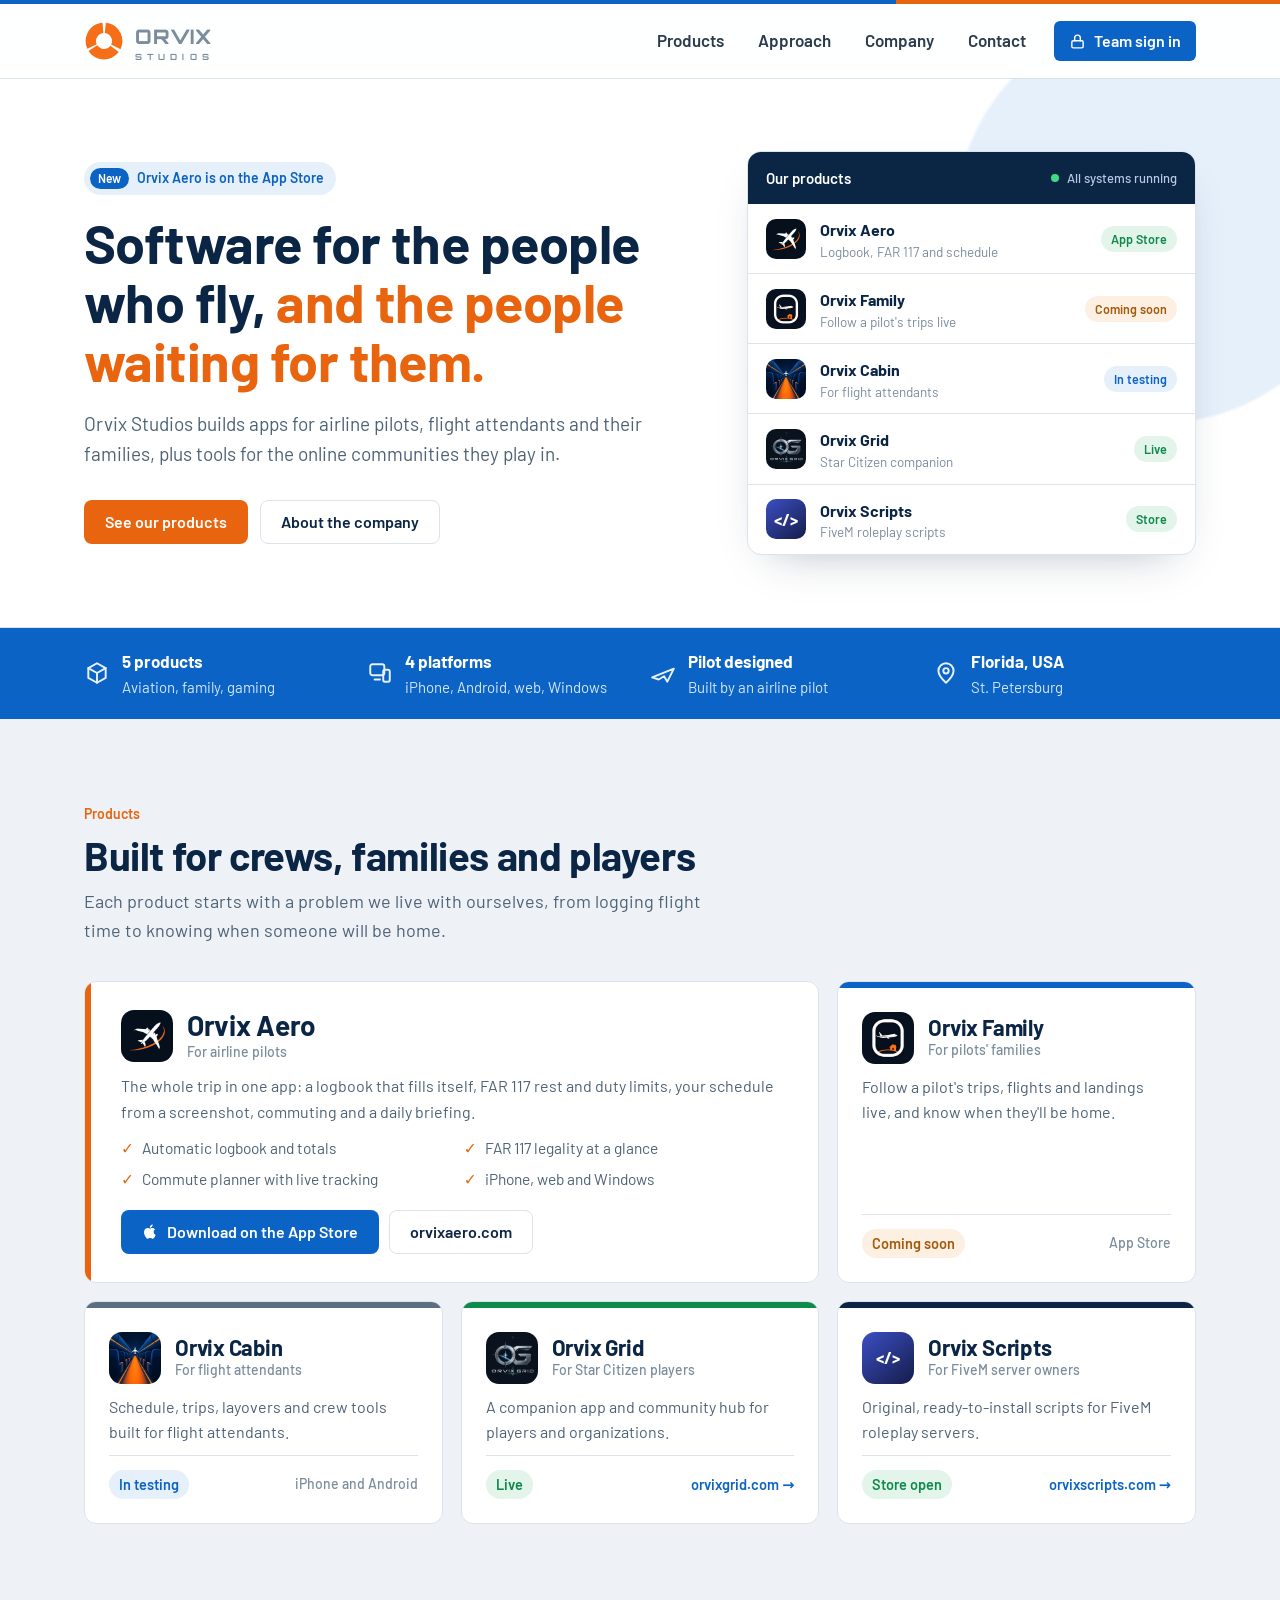
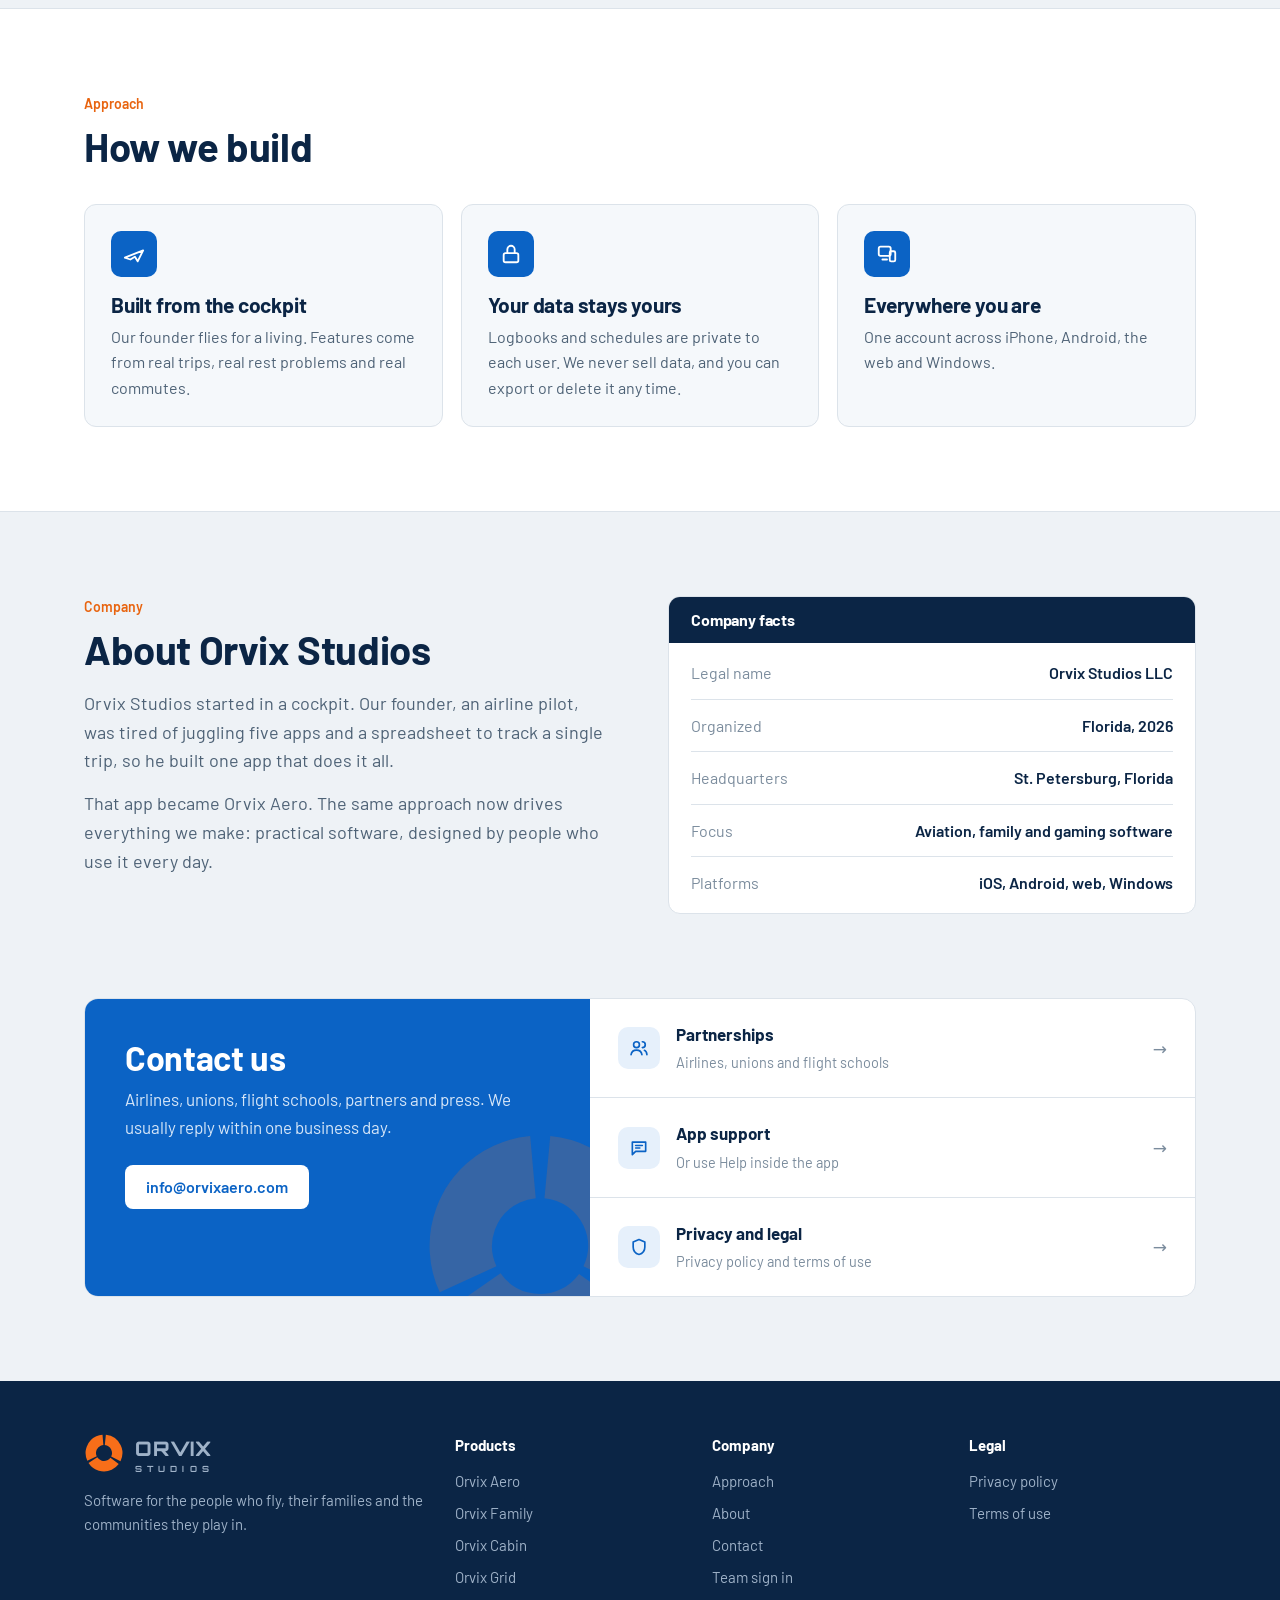
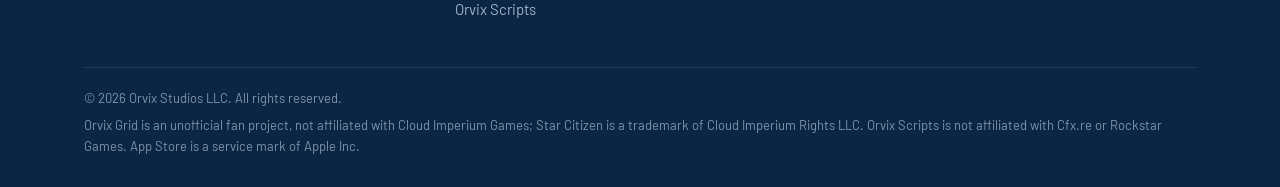
==== index.html @ e9ba404a "Light redesign in Central Hub colors: product board hero, blue strip, product cards, approach, facts" ====
<!doctype html>
<html lang="en">
<head>
<meta charset="utf-8">
<meta name="viewport" content="width=device-width, initial-scale=1">
<title>Orvix Studios</title>
<meta name="description" content="Orvix Studios LLC is a Florida software company. We build Orvix Aero, Orvix Family, Orvix Cabin, Orvix Grid and Orvix Scripts.">
<meta property="og:title" content="Orvix Studios">
<meta property="og:description" content="Software for the people who fly, their families and the communities they play in.">
<meta property="og:url" content="https://orvixstudios.net/">
<meta name="theme-color" content="#0B63C5">
<link rel="icon" href="favicon.svg" type="image/svg+xml">
<link rel="preconnect" href="https://fonts.googleapis.com">
<link rel="preconnect" href="https://fonts.gstatic.com" crossorigin>
<link href="https://fonts.googleapis.com/css2?family=Barlow:wght@400;500;600;700&family=Orbitron:wght@700;800&display=swap" rel="stylesheet">
<script type="application/ld+json">
{"@context":"https://schema.org","@type":"Organization","name":"Orvix Studios LLC","url":"https://orvixstudios.net/","logo":"https://orvixstudios.net/img/mark.svg","email":"info@orvixaero.com","address":{"@type":"PostalAddress","addressLocality":"St. Petersburg","addressRegion":"FL","addressCountry":"US"}}
</script>
<style>
:root{
  --page:#EEF2F6; --white:#fff; --soft:#F5F8FB;
  --blue:#0B63C5; --blue-2:#0A4F9E; --blue-l:#E6F0FB; --deep:#0B2545;
  --orange:#E8640F; --orange-d:#C9540A;
  --ink:#13202E; --ink-2:#4E6276; --ink-3:#7B8C9D; --line:#DCE3EA;
  --green:#0E8A4A; --slate:#5D6F82;
}
*{box-sizing:border-box;margin:0;padding:0}
html{-webkit-text-size-adjust:100%;scroll-behavior:smooth}
body{background:var(--page);color:var(--ink);font:400 17px/1.6 Barlow,system-ui,sans-serif}
a{color:inherit}
img{display:block;max-width:100%;height:auto}
a:focus-visible,button:focus-visible{outline:2px solid var(--blue);outline-offset:3px;border-radius:6px}
.wrap{max-width:1160px;margin:0 auto;padding-inline:24px}
h1,h2,h3{font-weight:700;line-height:1.1;letter-spacing:-.01em;color:var(--deep)}

/* logo */
.logo{display:inline-flex;align-items:center;gap:11px;text-decoration:none;color:var(--deep)}
.logo img{width:40px;height:40px}
.logo .wm{display:flex;flex-direction:column;line-height:1}
.logo b{font:800 20px/1 Orbitron,sans-serif;letter-spacing:.04em}
.logo span{font:700 8.5px/1 Orbitron,sans-serif;letter-spacing:.6em;margin-top:6px;color:var(--ink-3)}

/* header */
.top{position:sticky;top:0;z-index:20;background:rgba(255,255,255,.94);backdrop-filter:blur(10px);-webkit-backdrop-filter:blur(10px);border-bottom:1px solid var(--line)}
.top::before{content:"";display:block;height:4px;background:linear-gradient(90deg,var(--blue) 0 70%,var(--orange) 70% 100%)}
.top .wrap{display:flex;align-items:center;justify-content:space-between;height:74px;gap:20px}
.menu{display:flex;align-items:center;gap:6px}
.menu a{text-decoration:none;color:#2B3B4D;font-weight:600;padding:8px 14px;border-radius:6px}
.menu a:hover{color:var(--blue);background:var(--blue-l)}
.btn{display:inline-flex;align-items:center;justify-content:center;gap:8px;height:44px;padding:0 20px;border-radius:8px;font:600 16px/1 Barlow,sans-serif;text-decoration:none;border:1.5px solid transparent;transition:background .15s,border-color .15s,color .15s}
.btn svg{width:17px;height:17px}
.btn.blue{background:var(--blue);color:#fff}
.btn.blue:hover{background:var(--blue-2)}
.btn.line{border-color:var(--line);color:var(--deep);background:#fff}
.btn.line:hover{border-color:var(--blue);color:var(--blue)}
.btn.orange{background:var(--orange);color:#fff}
.btn.orange:hover{background:var(--orange-d)}
.menu .btn{height:40px;margin-left:8px}
.menu .btn.blue:hover{background:var(--blue-2);color:#fff}

/* hero */
.hero{background:var(--white);border-bottom:1px solid var(--line);position:relative;overflow:hidden}
.hero::after{content:"";position:absolute;right:-140px;top:-120px;width:520px;height:520px;border-radius:50%;background:radial-gradient(circle,var(--blue-l) 0 55%,transparent 56%);z-index:0}
.hero .wrap{position:relative;z-index:1;display:grid;grid-template-columns:1.15fr .85fr;gap:56px;align-items:center;padding-block:72px}
.badge{display:inline-flex;align-items:center;gap:8px;font-size:14px;font-weight:600;color:var(--blue);background:var(--blue-l);border-radius:999px;padding:5px 12px 5px 6px;text-decoration:none}
.badge i{font-style:normal;background:var(--blue);color:#fff;border-radius:999px;padding:1px 8px;font-size:12px}
.hero h1{font-size:clamp(36px,4.4vw,54px);margin-top:18px}
.hero h1 em{font-style:normal;color:var(--orange)}
.hero .lead{font-size:19px;color:var(--ink-2);max-width:32em;margin-top:18px}
.hero .ctas{display:flex;gap:12px;flex-wrap:wrap;margin-top:30px}

/* hero panel: a compact product board */
.board{background:var(--white);border:1px solid var(--line);border-radius:14px;box-shadow:0 18px 44px -24px rgba(11,37,69,.35);overflow:hidden}
.board-h{display:flex;align-items:center;justify-content:space-between;padding:14px 18px;background:var(--deep);color:#fff;font-weight:600;font-size:15px}
.board-h span{display:inline-flex;align-items:center;gap:8px;font-size:13px;font-weight:500;color:#B9CBE0}
.board-h span::before{content:"";width:8px;height:8px;border-radius:50%;background:#3DDC84}
.board-r{display:flex;align-items:center;gap:14px;padding:13px 18px;border-top:1px solid var(--line);text-decoration:none}
.board-r:first-of-type{border-top:0}
a.board-r:hover{background:var(--soft)}
.board-r img,.board-r .si{width:40px;height:40px;border-radius:10px;flex:none}
.board-r b{display:block;color:var(--deep);font-size:16px}
.board-r small{display:block;color:var(--ink-3);font-size:13.5px;line-height:1.3}
.board-r .tag{margin-left:auto;font-size:12.5px;font-weight:600;border-radius:999px;padding:3px 10px;white-space:nowrap}
.tag.live{background:#E3F4EA;color:var(--green)} .tag.soon{background:#FDF0E2;color:#A35A0B} .tag.test{background:var(--blue-l);color:var(--blue)}
.si{display:grid;place-items:center;color:#fff;font:700 17px/1 Barlow,sans-serif;background:linear-gradient(140deg,#3B4FC4,#151C4A)}

/* facts strip */
.strip{background:var(--blue);color:#fff}
.strip .wrap{display:grid;grid-template-columns:repeat(4,1fr);gap:20px;padding-block:20px}
.strip div{display:flex;align-items:center;gap:12px;font-size:15px;color:#D6E6F8}
.strip b{display:block;color:#fff;font-size:17px}
.strip svg{width:26px;height:26px;flex:none;color:#fff;opacity:.9}

/* sections */
.sec{padding-block:84px}
.sh{max-width:640px;margin-bottom:36px}
.sh h2{font-size:clamp(30px,3.4vw,40px)}
.sh p{color:var(--ink-2);font-size:18px;margin-top:10px}
.label{display:block;font-size:14px;font-weight:600;color:var(--orange);margin-bottom:8px}

/* product cards */
.cards{display:grid;grid-template-columns:repeat(3,1fr);gap:18px}
.card{background:var(--white);border:1px solid var(--line);border-radius:12px;overflow:hidden;display:flex;flex-direction:column;text-decoration:none;transition:box-shadow .2s,transform .2s}
a.card:hover{box-shadow:0 16px 36px -20px rgba(11,37,69,.4);transform:translateY(-2px)}
.card .band{height:6px;background:var(--c)}
.card .body{padding:24px;display:flex;flex-direction:column;gap:10px;flex:1}
.card .hd{display:flex;align-items:center;gap:14px}
.card .hd img,.card .hd .si{width:52px;height:52px;border-radius:13px}
.card h3{font-size:22px}
.card .for{font-size:14px;color:var(--ink-3);font-weight:500}
.card p{color:var(--ink-2);font-size:16px}
.card .ft{display:flex;align-items:center;justify-content:space-between;gap:10px;margin-top:auto;padding-top:14px;border-top:1px solid var(--line);font-size:14.5px}
.card .go{color:var(--blue);font-weight:600}
.card.wide{grid-column:span 2;flex-direction:row}
.card.wide .band{width:6px;height:auto}
.card.wide .body{padding:28px 30px}
.card.wide h3{font-size:28px}
.card.wide ul{list-style:none;display:grid;grid-template-columns:1fr 1fr;gap:6px 18px;color:var(--ink-2);font-size:15.5px;margin-top:2px}
.card.wide li{display:flex;gap:8px;align-items:baseline}
.card.wide li::before{content:"✓";color:var(--orange);font-weight:700}
.card.wide .acts{display:flex;gap:10px;flex-wrap:wrap;margin-top:8px}

/* approach */
.approach{background:var(--white);border-block:1px solid var(--line)}
.trio{display:grid;grid-template-columns:repeat(3,1fr);gap:18px}
.pt{border:1px solid var(--line);border-radius:12px;padding:26px;background:var(--soft)}
.pt .ic{width:46px;height:46px;border-radius:10px;display:grid;place-items:center;background:var(--blue);color:#fff}
.pt .ic svg{width:22px;height:22px}
.pt h3{font-size:21px;margin:16px 0 8px}
.pt p{color:var(--ink-2);font-size:16px}

/* company */
.co{display:grid;grid-template-columns:1fr 1fr;gap:56px;align-items:start}
.co p{color:var(--ink-2);font-size:18px}
.co p+p{margin-top:14px}
.facts{background:var(--white);border:1px solid var(--line);border-radius:12px;overflow:hidden}
.facts h3{background:var(--deep);color:#fff;font-size:16px;padding:14px 22px}
.facts dl{padding:4px 22px}
.facts dl div{display:flex;justify-content:space-between;gap:16px;padding:13px 0;border-bottom:1px solid var(--line);font-size:16px}
.facts dl div:last-child{border:0}
.facts dt{color:var(--ink-3)}
.facts dd{font-weight:600;color:var(--deep);text-align:right}

/* contact */
.contact{padding-bottom:84px}
.cbox{display:grid;grid-template-columns:1fr 1.2fr;border-radius:14px;overflow:hidden;border:1px solid var(--line);background:var(--white)}
.cbox .l{background:var(--blue);color:#fff;padding:40px;position:relative;overflow:hidden}
.cbox .l::after{content:"";position:absolute;right:-70px;bottom:-70px;width:240px;height:240px;background:url("img/mark.svg") center/contain no-repeat;opacity:.18}
.cbox .l h2{color:#fff;font-size:34px}
.cbox .l p{color:#D6E6F8;margin-top:10px;font-size:17px}
.cbox .l .btn{margin-top:24px;background:#fff;color:var(--blue)}
.cbox .r{display:grid}
.cbox .r a{display:flex;align-items:center;gap:16px;padding:22px 28px;border-bottom:1px solid var(--line);text-decoration:none}
.cbox .r a:last-child{border:0}
.cbox .r a:hover{background:var(--soft)}
.cbox .r .ic{width:42px;height:42px;border-radius:10px;display:grid;place-items:center;background:var(--blue-l);color:var(--blue);flex:none}
.cbox .r .ic svg{width:20px;height:20px}
.cbox .r b{display:block;color:var(--deep)}
.cbox .r small{color:var(--ink-3);font-size:14.5px}
.cbox .r .arr{margin-left:auto;color:var(--ink-3)}

footer{background:var(--deep);color:#9FB2C8;font-size:15px}
footer .wrap{padding-block:52px 30px}
.fg{display:grid;grid-template-columns:1.5fr 1fr 1fr 1fr;gap:30px}
.fg h4{color:#fff;font-size:15px;margin-bottom:12px}
.fg a{display:block;text-decoration:none;margin-bottom:8px}
.fg a:hover{color:#fff}
.fg a.logo{display:inline-flex;color:#fff;margin-bottom:14px}
.fg a.logo span{color:#9FB2C8}
.fine{border-top:1px solid rgba(255,255,255,.1);margin-top:38px;padding-top:20px;font-size:13px;display:grid;gap:6px;color:#7F94AB}

@media (max-width:980px){
  .hero .wrap{grid-template-columns:1fr;gap:36px;padding-block:52px}
  .strip .wrap{grid-template-columns:1fr 1fr}
  .cards{grid-template-columns:1fr 1fr}
  .card.wide{grid-column:span 2}
  .trio{grid-template-columns:1fr}
  .co{grid-template-columns:1fr;gap:32px}
  .cbox{grid-template-columns:1fr}
  .fg{grid-template-columns:1fr 1fr}
  .menu a:not(.btn){display:none}
  .sec{padding-block:64px}
}
@media (max-width:620px){
  .cards{grid-template-columns:1fr}
  .card.wide{grid-column:auto;flex-direction:column}
  .card.wide .band{width:auto;height:6px}
  .card.wide ul{grid-template-columns:1fr}
  .strip .wrap{grid-template-columns:1fr}
  .board-r small{display:none}
  .cbox .l{padding:30px 24px}
  .cbox .r a{padding:18px 20px}
  .menu .btn{padding:0 14px}
}
@media (prefers-reduced-motion:reduce){*{transition:none!important;scroll-behavior:auto!important}}
</style>
</head>
<body>

<header class="top">
  <div class="wrap">
    <a class="logo" href="/" aria-label="Orvix Studios home"><img src="img/mark.svg" alt="" width="40" height="40"><span class="wm"><b>ORVIX</b><span>STUDIOS</span></span></a>
    <nav class="menu" aria-label="Main">
      <a href="#products">Products</a>
      <a href="#approach">Approach</a>
      <a href="#company">Company</a>
      <a href="#contact">Contact</a>
      <a class="btn blue" href="https://orvixcentralhub.com"><svg viewBox="0 0 24 24" fill="none" stroke="currentColor" stroke-width="2" stroke-linecap="round" stroke-linejoin="round"><rect x="4" y="11" width="16" height="10" rx="2"/><path d="M8 11V7a4 4 0 0 1 8 0v4"/></svg>Team sign in</a>
    </nav>
  </div>
</header>

<main>
  <section class="hero">
    <div class="wrap">
      <div>
        <a class="badge" href="https://apps.apple.com/us/app/orvix-aero-pilot-logbook/id6824412999"><i>New</i>Orvix Aero is on the App Store</a>
        <h1>Software for the people who fly, <em>and the people waiting for them.</em></h1>
        <p class="lead">Orvix Studios builds apps for airline pilots, flight attendants and their families, plus tools for the online communities they play in.</p>
        <div class="ctas">
          <a class="btn orange" href="#products">See our products</a>
          <a class="btn line" href="#company">About the company</a>
        </div>
      </div>
      <div class="board" aria-label="Our products">
        <div class="board-h">Our products<span>All systems running</span></div>
        <a class="board-r" href="https://orvixaero.com"><img src="img/aero.png" alt="" width="40" height="40"><div><b>Orvix Aero</b><small>Logbook, FAR 117 and schedule</small></div><span class="tag live">App Store</span></a>
        <div class="board-r"><img src="img/family.png" alt="" width="40" height="40"><div><b>Orvix Family</b><small>Follow a pilot's trips live</small></div><span class="tag soon">Coming soon</span></div>
        <div class="board-r"><img src="img/cabin.png" alt="" width="40" height="40"><div><b>Orvix Cabin</b><small>For flight attendants</small></div><span class="tag test">In testing</span></div>
        <a class="board-r" href="https://orvixgrid.com"><img src="img/grid.png" alt="" width="40" height="40"><div><b>Orvix Grid</b><small>Star Citizen companion</small></div><span class="tag live">Live</span></a>
        <a class="board-r" href="https://orvixscripts.com"><div class="si" aria-hidden="true">&lt;/&gt;</div><div><b>Orvix Scripts</b><small>FiveM roleplay scripts</small></div><span class="tag live">Store</span></a>
      </div>
    </div>
  </section>

  <div class="strip">
    <div class="wrap">
      <div><svg viewBox="0 0 24 24" fill="none" stroke="currentColor" stroke-width="1.8" stroke-linecap="round" stroke-linejoin="round"><path d="M12 3l8 4.5v9L12 21l-8-4.5v-9z"/><path d="M12 12l8-4.5M12 12v9M12 12 4 7.5"/></svg><span><b>5 products</b>Aviation, family, gaming</span></div>
      <div><svg viewBox="0 0 24 24" fill="none" stroke="currentColor" stroke-width="1.8" stroke-linecap="round" stroke-linejoin="round"><rect x="3" y="4" width="13" height="10" rx="2"/><rect x="15" y="9" width="6" height="11" rx="1.5"/><path d="M7 18h5"/></svg><span><b>4 platforms</b>iPhone, Android, web, Windows</span></div>
      <div><svg viewBox="0 0 24 24" fill="none" stroke="currentColor" stroke-width="1.8" stroke-linecap="round" stroke-linejoin="round"><path d="M2 16l20-8-6 12-3-5-5 3z"/></svg><span><b>Pilot designed</b>Built by an airline pilot</span></div>
      <div><svg viewBox="0 0 24 24" fill="none" stroke="currentColor" stroke-width="1.8" stroke-linecap="round" stroke-linejoin="round"><path d="M12 21s-7-6.2-7-11a7 7 0 0 1 14 0c0 4.8-7 11-7 11z"/><circle cx="12" cy="10" r="2.5"/></svg><span><b>Florida, USA</b>St. Petersburg</span></div>
    </div>
  </div>

  <section class="sec" id="products">
    <div class="wrap">
      <div class="sh"><span class="label">Products</span><h2>Built for crews, families and players</h2><p>Each product starts with a problem we live with ourselves, from logging flight time to knowing when someone will be home.</p></div>
      <div class="cards">
        <article class="card wide" style="--c:var(--orange)">
          <div class="band"></div>
          <div class="body">
            <div class="hd"><img src="img/aero.png" alt="Orvix Aero icon" width="52" height="52"><div><h3>Orvix Aero</h3><div class="for">For airline pilots</div></div></div>
            <p>The whole trip in one app: a logbook that fills itself, FAR 117 rest and duty limits, your schedule from a screenshot, commuting and a daily briefing.</p>
            <ul><li>Automatic logbook and totals</li><li>FAR 117 legality at a glance</li><li>Commute planner with live tracking</li><li>iPhone, web and Windows</li></ul>
            <div class="acts">
              <a class="btn blue" href="https://apps.apple.com/us/app/orvix-aero-pilot-logbook/id6824412999"><svg viewBox="0 0 24 24" fill="currentColor"><path d="M16.4 12.6c0-2.4 2-3.6 2.1-3.7-1.2-1.7-3-1.9-3.6-1.9-1.5-.2-3 .9-3.8.9-.8 0-2-.9-3.3-.9-1.7 0-3.3 1-4.1 2.5-1.8 3.1-.5 7.6 1.3 10.1.9 1.2 1.9 2.6 3.2 2.5 1.3-.1 1.8-.8 3.3-.8 1.6 0 2 .8 3.3.8 1.4 0 2.3-1.2 3.1-2.5 1-1.4 1.4-2.8 1.4-2.9 0 0-2.7-1-2.9-4.1zM14 5.3c.7-.8 1.2-2 1-3.1-1 0-2.2.7-2.9 1.5-.6.7-1.2 1.9-1 3 1.1.1 2.2-.6 2.9-1.4z"/></svg>Download on the App Store</a>
              <a class="btn line" href="https://orvixaero.com">orvixaero.com</a>
            </div>
          </div>
        </article>

        <article class="card" style="--c:var(--blue)">
          <div class="band"></div>
          <div class="body">
            <div class="hd"><img src="img/family.png" alt="Orvix Family icon" width="52" height="52"><div><h3>Orvix Family</h3><div class="for">For pilots' families</div></div></div>
            <p>Follow a pilot's trips, flights and landings live, and know when they'll be home.</p>
            <div class="ft"><span class="tag soon" style="border-radius:999px;padding:3px 10px;font-weight:600">Coming soon</span><span class="for">App Store</span></div>
          </div>
        </article>

        <article class="card" style="--c:var(--slate)">
          <div class="band"></div>
          <div class="body">
            <div class="hd"><img src="img/cabin.png" alt="Orvix Cabin icon" width="52" height="52"><div><h3>Orvix Cabin</h3><div class="for">For flight attendants</div></div></div>
            <p>Schedule, trips, layovers and crew tools built for flight attendants.</p>
            <div class="ft"><span class="tag test" style="border-radius:999px;padding:3px 10px;font-weight:600">In testing</span><span class="for">iPhone and Android</span></div>
          </div>
        </article>

        <a class="card" href="https://orvixgrid.com" style="--c:var(--green)">
          <div class="band"></div>
          <div class="body">
            <div class="hd"><img src="img/grid.png" alt="Orvix Grid icon" width="52" height="52"><div><h3>Orvix Grid</h3><div class="for">For Star Citizen players</div></div></div>
            <p>A companion app and community hub for players and organizations.</p>
            <div class="ft"><span class="tag live" style="border-radius:999px;padding:3px 10px;font-weight:600">Live</span><span class="go">orvixgrid.com →</span></div>
          </div>
        </a>

        <a class="card" href="https://orvixscripts.com" style="--c:var(--deep)">
          <div class="band"></div>
          <div class="body">
            <div class="hd"><div class="si" aria-hidden="true">&lt;/&gt;</div><div><h3>Orvix Scripts</h3><div class="for">For FiveM server owners</div></div></div>
            <p>Original, ready-to-install scripts for FiveM roleplay servers.</p>
            <div class="ft"><span class="tag live" style="border-radius:999px;padding:3px 10px;font-weight:600">Store open</span><span class="go">orvixscripts.com →</span></div>
          </div>
        </a>
      </div>
    </div>
  </section>

  <section class="sec approach" id="approach">
    <div class="wrap">
      <div class="sh"><span class="label">Approach</span><h2>How we build</h2></div>
      <div class="trio">
        <div class="pt"><div class="ic"><svg viewBox="0 0 24 24" fill="none" stroke="currentColor" stroke-width="2" stroke-linecap="round" stroke-linejoin="round"><path d="M2 16l20-8-6 12-3-5-5 3z"/></svg></div><h3>Built from the cockpit</h3><p>Our founder flies for a living. Features come from real trips, real rest problems and real commutes.</p></div>
        <div class="pt"><div class="ic"><svg viewBox="0 0 24 24" fill="none" stroke="currentColor" stroke-width="2" stroke-linecap="round" stroke-linejoin="round"><rect x="4" y="11" width="16" height="10" rx="2"/><path d="M8 11V7a4 4 0 0 1 8 0v4"/></svg></div><h3>Your data stays yours</h3><p>Logbooks and schedules are private to each user. We never sell data, and you can export or delete it any time.</p></div>
        <div class="pt"><div class="ic"><svg viewBox="0 0 24 24" fill="none" stroke="currentColor" stroke-width="2" stroke-linecap="round" stroke-linejoin="round"><rect x="3" y="4" width="13" height="10" rx="2"/><rect x="15" y="9" width="6" height="11" rx="1.5"/><path d="M7 18h5"/></svg></div><h3>Everywhere you are</h3><p>One account across iPhone, Android, the web and Windows.</p></div>
      </div>
    </div>
  </section>

  <section class="sec" id="company">
    <div class="wrap co">
      <div>
        <span class="label">Company</span>
        <h2 style="font-size:clamp(30px,3.4vw,40px);margin-bottom:18px">About Orvix Studios</h2>
        <p>Orvix Studios started in a cockpit. Our founder, an airline pilot, was tired of juggling five apps and a spreadsheet to track a single trip, so he built one app that does it all.</p>
        <p>That app became Orvix Aero. The same approach now drives everything we make: practical software, designed by people who use it every day.</p>
      </div>
      <div class="facts">
        <h3>Company facts</h3>
        <dl>
          <div><dt>Legal name</dt><dd>Orvix Studios LLC</dd></div>
          <div><dt>Organized</dt><dd>Florida, 2026</dd></div>
          <div><dt>Headquarters</dt><dd>St. Petersburg, Florida</dd></div>
          <div><dt>Focus</dt><dd>Aviation, family and gaming software</dd></div>
          <div><dt>Platforms</dt><dd>iOS, Android, web, Windows</dd></div>
        </dl>
      </div>
    </div>
  </section>

  <section class="contact" id="contact">
    <div class="wrap">
      <div class="cbox">
        <div class="l">
          <h2>Contact us</h2>
          <p>Airlines, unions, flight schools, partners and press. We usually reply within one business day.</p>
          <a class="btn" href="mailto:info@orvixaero.com">info@orvixaero.com</a>
        </div>
        <div class="r">
          <a href="mailto:info@orvixaero.com?subject=Partnership"><span class="ic"><svg viewBox="0 0 24 24" fill="none" stroke="currentColor" stroke-width="2" stroke-linecap="round" stroke-linejoin="round"><circle cx="9" cy="8" r="3.5"/><path d="M2.5 20c.5-3.5 3.2-5.5 6.5-5.5s6 2 6.5 5.5"/><path d="M16 4.5a3.5 3.5 0 0 1 0 7M18.5 14.7c1.8.8 2.8 2.6 3 5.3"/></svg></span><div><b>Partnerships</b><small>Airlines, unions and flight schools</small></div><span class="arr">→</span></a>
          <a href="mailto:info@orvixaero.com?subject=App%20support"><span class="ic"><svg viewBox="0 0 24 24" fill="none" stroke="currentColor" stroke-width="2" stroke-linecap="round" stroke-linejoin="round"><path d="M4 5h16v11H8l-4 4z"/><path d="M8 9h8M8 12h5"/></svg></span><div><b>App support</b><small>Or use Help inside the app</small></div><span class="arr">→</span></a>
          <a href="https://orvixaero.com/privacy.html"><span class="ic"><svg viewBox="0 0 24 24" fill="none" stroke="currentColor" stroke-width="2" stroke-linecap="round" stroke-linejoin="round"><path d="M12 3l7 3v6c0 4.5-3 8-7 9-4-1-7-4.5-7-9V6z"/></svg></span><div><b>Privacy and legal</b><small>Privacy policy and terms of use</small></div><span class="arr">→</span></a>
        </div>
      </div>
    </div>
  </section>
</main>

<footer>
  <div class="wrap">
    <div class="fg">
      <div>
        <a class="logo" href="/"><img src="img/mark.svg" alt="" width="36" height="36"><span class="wm"><b>ORVIX</b><span>STUDIOS</span></span></a>
        <p>Software for the people who fly, their families and the communities they play in.</p>
      </div>
      <div><h4>Products</h4><a href="https://orvixaero.com">Orvix Aero</a><a href="#products">Orvix Family</a><a href="#products">Orvix Cabin</a><a href="https://orvixgrid.com">Orvix Grid</a><a href="https://orvixscripts.com">Orvix Scripts</a></div>
      <div><h4>Company</h4><a href="#approach">Approach</a><a href="#company">About</a><a href="#contact">Contact</a><a href="https://orvixcentralhub.com">Team sign in</a></div>
      <div><h4>Legal</h4><a href="https://orvixaero.com/privacy.html">Privacy policy</a><a href="https://orvixaero.com/terms.html">Terms of use</a></div>
    </div>
    <div class="fine">
      <span>© 2026 Orvix Studios LLC. All rights reserved.</span>
      <span>Orvix Grid is an unofficial fan project, not affiliated with Cloud Imperium Games; Star Citizen is a trademark of Cloud Imperium Rights LLC. Orvix Scripts is not affiliated with Cfx.re or Rockstar Games. App Store is a service mark of Apple Inc.</span>
    </div>
  </div>
</footer>
</body>
</html>
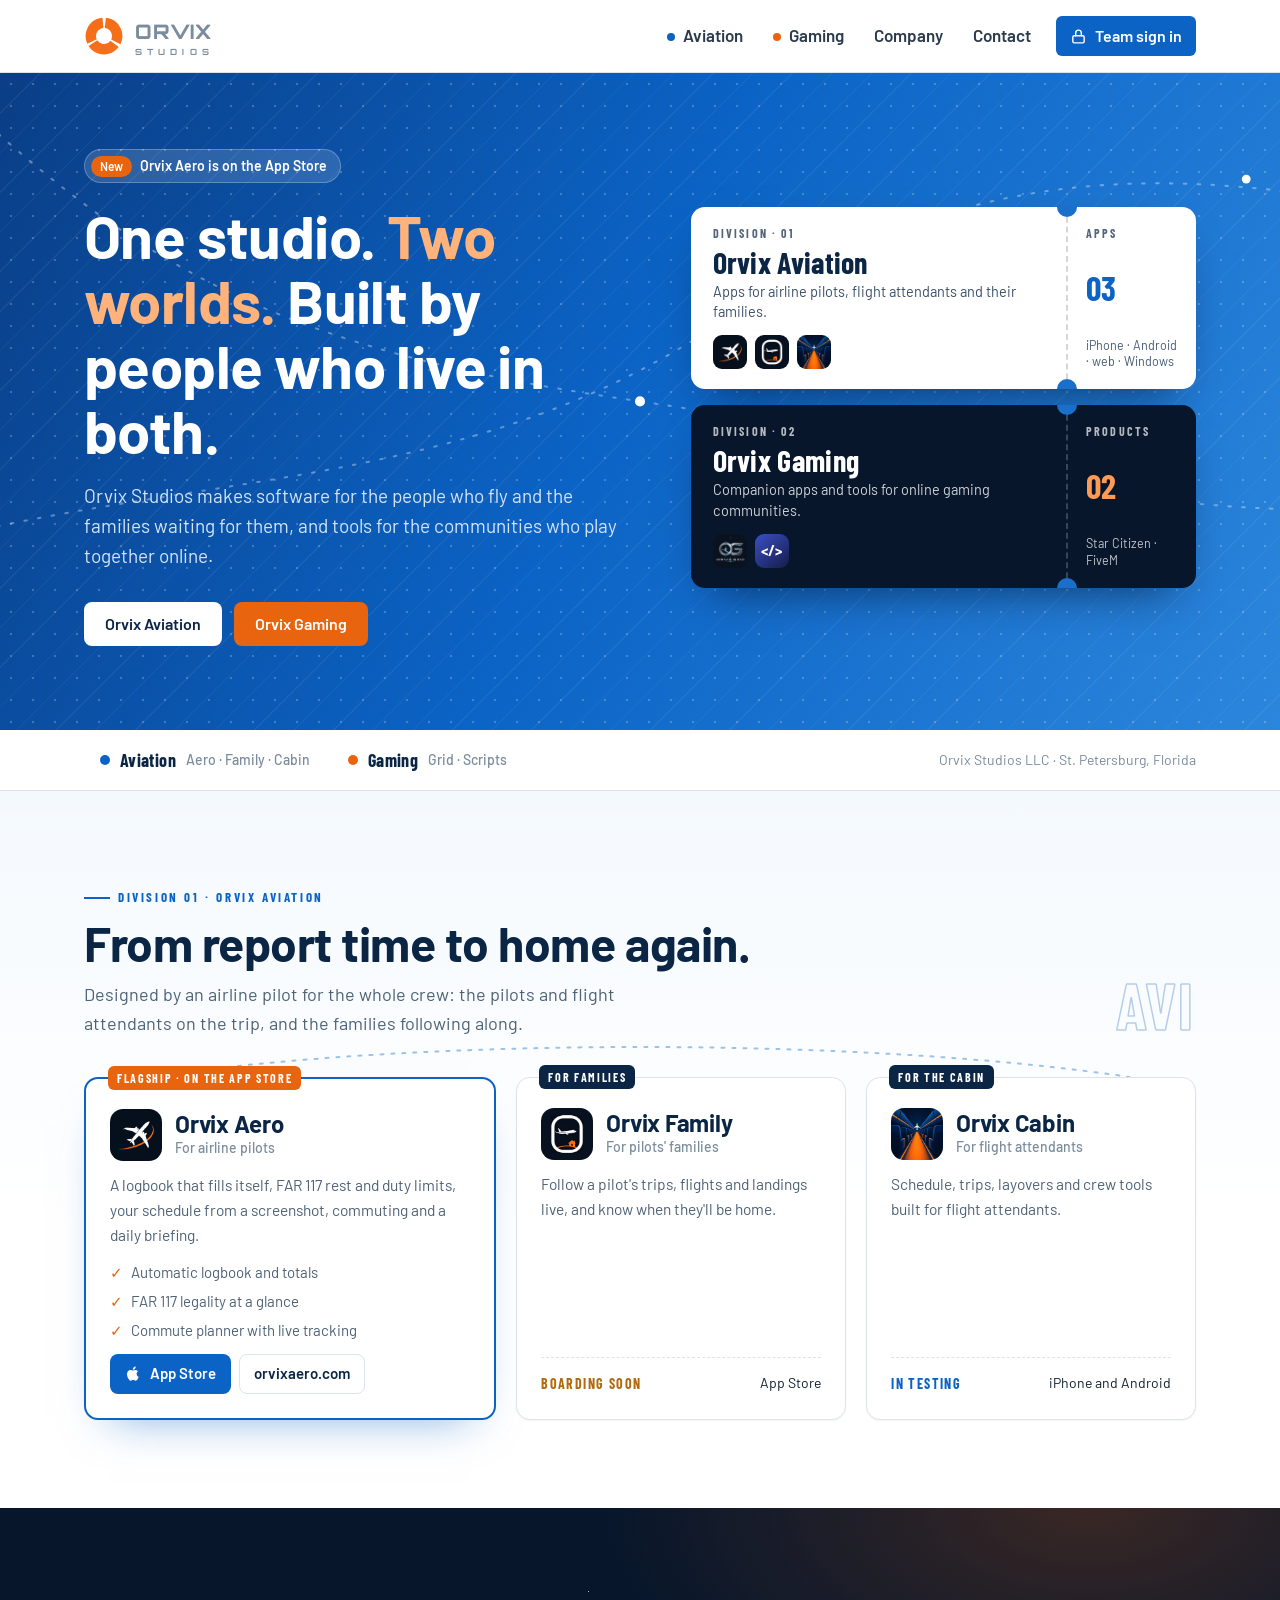
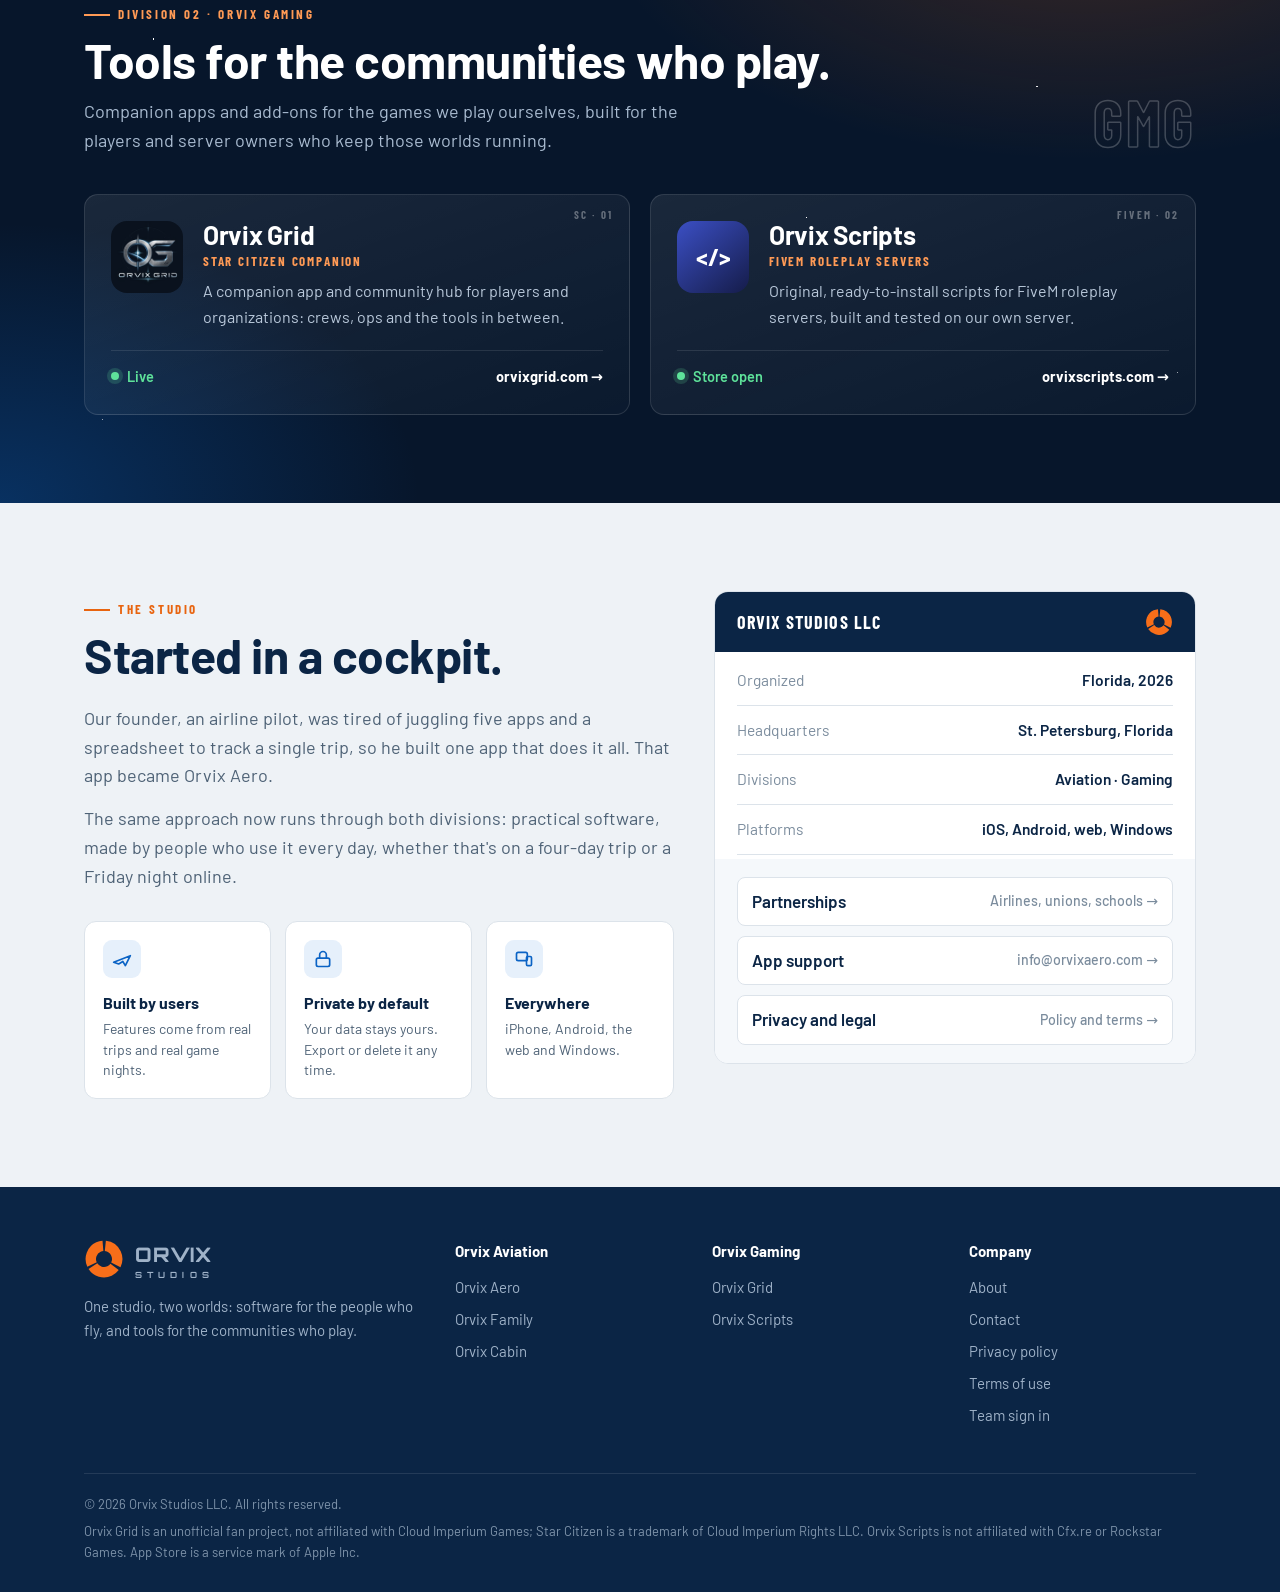
==== commit c4bc8080: "Two divisions: Orvix Aviation and Orvix Gaming; route-map hero with division passes Co-Authored-By: " ====
--- a/index.html
+++ b/index.html
@@ -4,160 +4,187 @@
 <meta charset="utf-8">
 <meta name="viewport" content="width=device-width, initial-scale=1">
 <title>Orvix Studios</title>
-<meta name="description" content="Orvix Studios LLC is a Florida software company. We build Orvix Aero, Orvix Family, Orvix Cabin, Orvix Grid and Orvix Scripts.">
+<meta name="description" content="Orvix Studios LLC is a Florida software company with two divisions: Orvix Aviation (Orvix Aero, Family, Cabin) and Orvix Gaming (Orvix Grid, Scripts).">
 <meta property="og:title" content="Orvix Studios">
-<meta property="og:description" content="Software for the people who fly, their families and the communities they play in.">
+<meta property="og:description" content="Two divisions, one studio: apps for the people who fly, and tools for the communities who play.">
 <meta property="og:url" content="https://orvixstudios.net/">
 <meta name="theme-color" content="#0B63C5">
 <link rel="icon" href="favicon.svg" type="image/svg+xml">
 <link rel="preconnect" href="https://fonts.googleapis.com">
 <link rel="preconnect" href="https://fonts.gstatic.com" crossorigin>
-<link href="https://fonts.googleapis.com/css2?family=Barlow:wght@400;500;600;700&family=Orbitron:wght@700;800&display=swap" rel="stylesheet">
+<link href="https://fonts.googleapis.com/css2?family=Barlow:wght@400;500;600;700&family=Barlow+Condensed:wght@600;700&family=Orbitron:wght@700;800&display=swap" rel="stylesheet">
 <script type="application/ld+json">
 {"@context":"https://schema.org","@type":"Organization","name":"Orvix Studios LLC","url":"https://orvixstudios.net/","logo":"https://orvixstudios.net/img/mark.svg","email":"info@orvixaero.com","address":{"@type":"PostalAddress","addressLocality":"St. Petersburg","addressRegion":"FL","addressCountry":"US"}}
 </script>
 <style>
 :root{
   --page:#EEF2F6; --white:#fff; --soft:#F5F8FB;
-  --blue:#0B63C5; --blue-2:#0A4F9E; --blue-l:#E6F0FB; --deep:#0B2545;
+  --blue:#0B63C5; --blue-2:#0A4F9E; --blue-l:#E6F0FB; --deep:#0B2545; --night:#07162B;
   --orange:#E8640F; --orange-d:#C9540A;
   --ink:#13202E; --ink-2:#4E6276; --ink-3:#7B8C9D; --line:#DCE3EA;
-  --green:#0E8A4A; --slate:#5D6F82;
+  --green:#0E8A4A; --teal:#19A3B5;
+  --cond:"Barlow Condensed",sans-serif;
 }
 *{box-sizing:border-box;margin:0;padding:0}
 html{-webkit-text-size-adjust:100%;scroll-behavior:smooth}
 body{background:var(--page);color:var(--ink);font:400 17px/1.6 Barlow,system-ui,sans-serif}
 a{color:inherit}
 img{display:block;max-width:100%;height:auto}
-a:focus-visible,button:focus-visible{outline:2px solid var(--blue);outline-offset:3px;border-radius:6px}
+a:focus-visible,button:focus-visible{outline:2px solid var(--orange);outline-offset:3px;border-radius:6px}
 .wrap{max-width:1160px;margin:0 auto;padding-inline:24px}
-h1,h2,h3{font-weight:700;line-height:1.1;letter-spacing:-.01em;color:var(--deep)}
-
-/* logo */
+h1,h2,h3{font-weight:700;line-height:1.08;letter-spacing:-.01em}
+
 .logo{display:inline-flex;align-items:center;gap:11px;text-decoration:none;color:var(--deep)}
 .logo img{width:40px;height:40px}
 .logo .wm{display:flex;flex-direction:column;line-height:1}
 .logo b{font:800 20px/1 Orbitron,sans-serif;letter-spacing:.04em}
 .logo span{font:700 8.5px/1 Orbitron,sans-serif;letter-spacing:.6em;margin-top:6px;color:var(--ink-3)}
 
-/* header */
-.top{position:sticky;top:0;z-index:20;background:rgba(255,255,255,.94);backdrop-filter:blur(10px);-webkit-backdrop-filter:blur(10px);border-bottom:1px solid var(--line)}
-.top::before{content:"";display:block;height:4px;background:linear-gradient(90deg,var(--blue) 0 70%,var(--orange) 70% 100%)}
-.top .wrap{display:flex;align-items:center;justify-content:space-between;height:74px;gap:20px}
-.menu{display:flex;align-items:center;gap:6px}
-.menu a{text-decoration:none;color:#2B3B4D;font-weight:600;padding:8px 14px;border-radius:6px}
+.top{position:sticky;top:0;z-index:20;background:rgba(255,255,255,.95);backdrop-filter:blur(10px);-webkit-backdrop-filter:blur(10px);border-bottom:1px solid var(--line)}
+.top .wrap{display:flex;align-items:center;justify-content:space-between;height:72px;gap:20px}
+.menu{display:flex;align-items:center;gap:4px}
+.menu a{text-decoration:none;color:#2B3B4D;font-weight:600;padding:8px 13px;border-radius:6px}
 .menu a:hover{color:var(--blue);background:var(--blue-l)}
-.btn{display:inline-flex;align-items:center;justify-content:center;gap:8px;height:44px;padding:0 20px;border-radius:8px;font:600 16px/1 Barlow,sans-serif;text-decoration:none;border:1.5px solid transparent;transition:background .15s,border-color .15s,color .15s}
+.menu a.av::before,.menu a.gm::before{content:"";display:inline-block;width:8px;height:8px;border-radius:50%;margin-right:8px;vertical-align:1px}
+.menu a.av::before{background:var(--blue)} .menu a.gm::before{background:var(--orange)}
+.btn{display:inline-flex;align-items:center;justify-content:center;gap:8px;height:44px;padding:0 20px;border-radius:8px;font:600 16px/1 Barlow,sans-serif;text-decoration:none;border:1.5px solid transparent;transition:background .15s,border-color .15s,color .15s,transform .15s}
 .btn svg{width:17px;height:17px}
-.btn.blue{background:var(--blue);color:#fff}
-.btn.blue:hover{background:var(--blue-2)}
-.btn.line{border-color:var(--line);color:var(--deep);background:#fff}
-.btn.line:hover{border-color:var(--blue);color:var(--blue)}
-.btn.orange{background:var(--orange);color:#fff}
-.btn.orange:hover{background:var(--orange-d)}
-.menu .btn{height:40px;margin-left:8px}
-.menu .btn.blue:hover{background:var(--blue-2);color:#fff}
-
-/* hero */
-.hero{background:var(--white);border-bottom:1px solid var(--line);position:relative;overflow:hidden}
-.hero::after{content:"";position:absolute;right:-140px;top:-120px;width:520px;height:520px;border-radius:50%;background:radial-gradient(circle,var(--blue-l) 0 55%,transparent 56%);z-index:0}
-.hero .wrap{position:relative;z-index:1;display:grid;grid-template-columns:1.15fr .85fr;gap:56px;align-items:center;padding-block:72px}
-.badge{display:inline-flex;align-items:center;gap:8px;font-size:14px;font-weight:600;color:var(--blue);background:var(--blue-l);border-radius:999px;padding:5px 12px 5px 6px;text-decoration:none}
-.badge i{font-style:normal;background:var(--blue);color:#fff;border-radius:999px;padding:1px 8px;font-size:12px}
-.hero h1{font-size:clamp(36px,4.4vw,54px);margin-top:18px}
-.hero h1 em{font-style:normal;color:var(--orange)}
-.hero .lead{font-size:19px;color:var(--ink-2);max-width:32em;margin-top:18px}
+.btn.blue{background:var(--blue);color:#fff} .btn.blue:hover{background:var(--blue-2)}
+.btn.orange{background:var(--orange);color:#fff} .btn.orange:hover{background:var(--orange-d)}
+.btn.white{background:#fff;color:var(--deep)} .btn.white:hover{transform:translateY(-1px)}
+.btn.ghost{border-color:rgba(255,255,255,.4);color:#fff} .btn.ghost:hover{border-color:#fff}
+.btn.line{border-color:var(--line);color:var(--deep);background:#fff} .btn.line:hover{border-color:var(--blue);color:var(--blue)}
+.menu .btn{height:40px;margin-left:8px} .menu .btn.blue:hover{background:var(--blue-2);color:#fff}
+
+/* ---------- HERO: route-map banner ---------- */
+.hero{position:relative;overflow:hidden;color:#fff;background:
+  radial-gradient(rgba(255,255,255,.22) 1.1px,transparent 1.6px) 0 0/22px 22px,
+  repeating-linear-gradient(135deg,rgba(255,255,255,.06) 0 1px,transparent 1px 28px),
+  linear-gradient(115deg,#0A3E86 0%,#0B63C5 48%,#2C86DC 100%)}
+.hero .map{position:absolute;inset:0;width:100%;height:100%;pointer-events:none}
+.hero .wrap{position:relative;z-index:1;display:grid;grid-template-columns:1.05fr .95fr;gap:48px;align-items:center;padding-block:76px 84px}
+.eyebrow{display:inline-flex;align-items:center;gap:8px;font-size:14px;font-weight:600;background:rgba(255,255,255,.14);border:1px solid rgba(255,255,255,.25);border-radius:999px;padding:5px 13px 5px 6px;text-decoration:none}
+.eyebrow i{font-style:normal;background:var(--orange);border-radius:999px;padding:1px 9px;font-size:12px}
+.hero h1{font-size:clamp(38px,4.8vw,60px);margin-top:20px}
+.hero h1 em{font-style:normal;color:#FFB27A}
+.hero .lead{font-size:19px;color:#D3E4F7;max-width:31em;margin-top:18px}
 .hero .ctas{display:flex;gap:12px;flex-wrap:wrap;margin-top:30px}
 
-/* hero panel: a compact product board */
-.board{background:var(--white);border:1px solid var(--line);border-radius:14px;box-shadow:0 18px 44px -24px rgba(11,37,69,.35);overflow:hidden}
-.board-h{display:flex;align-items:center;justify-content:space-between;padding:14px 18px;background:var(--deep);color:#fff;font-weight:600;font-size:15px}
-.board-h span{display:inline-flex;align-items:center;gap:8px;font-size:13px;font-weight:500;color:#B9CBE0}
-.board-h span::before{content:"";width:8px;height:8px;border-radius:50%;background:#3DDC84}
-.board-r{display:flex;align-items:center;gap:14px;padding:13px 18px;border-top:1px solid var(--line);text-decoration:none}
-.board-r:first-of-type{border-top:0}
-a.board-r:hover{background:var(--soft)}
-.board-r img,.board-r .si{width:40px;height:40px;border-radius:10px;flex:none}
-.board-r b{display:block;color:var(--deep);font-size:16px}
-.board-r small{display:block;color:var(--ink-3);font-size:13.5px;line-height:1.3}
-.board-r .tag{margin-left:auto;font-size:12.5px;font-weight:600;border-radius:999px;padding:3px 10px;white-space:nowrap}
-.tag.live{background:#E3F4EA;color:var(--green)} .tag.soon{background:#FDF0E2;color:#A35A0B} .tag.test{background:var(--blue-l);color:var(--blue)}
-.si{display:grid;place-items:center;color:#fff;font:700 17px/1 Barlow,sans-serif;background:linear-gradient(140deg,#3B4FC4,#151C4A)}
-
-/* facts strip */
-.strip{background:var(--blue);color:#fff}
-.strip .wrap{display:grid;grid-template-columns:repeat(4,1fr);gap:20px;padding-block:20px}
-.strip div{display:flex;align-items:center;gap:12px;font-size:15px;color:#D6E6F8}
-.strip b{display:block;color:#fff;font-size:17px}
-.strip svg{width:26px;height:26px;flex:none;color:#fff;opacity:.9}
-
-/* sections */
-.sec{padding-block:84px}
-.sh{max-width:640px;margin-bottom:36px}
-.sh h2{font-size:clamp(30px,3.4vw,40px)}
-.sh p{color:var(--ink-2);font-size:18px;margin-top:10px}
-.label{display:block;font-size:14px;font-weight:600;color:var(--orange);margin-bottom:8px}
-
-/* product cards */
-.cards{display:grid;grid-template-columns:repeat(3,1fr);gap:18px}
-.card{background:var(--white);border:1px solid var(--line);border-radius:12px;overflow:hidden;display:flex;flex-direction:column;text-decoration:none;transition:box-shadow .2s,transform .2s}
-a.card:hover{box-shadow:0 16px 36px -20px rgba(11,37,69,.4);transform:translateY(-2px)}
-.card .band{height:6px;background:var(--c)}
-.card .body{padding:24px;display:flex;flex-direction:column;gap:10px;flex:1}
-.card .hd{display:flex;align-items:center;gap:14px}
-.card .hd img,.card .hd .si{width:52px;height:52px;border-radius:13px}
-.card h3{font-size:22px}
-.card .for{font-size:14px;color:var(--ink-3);font-weight:500}
-.card p{color:var(--ink-2);font-size:16px}
-.card .ft{display:flex;align-items:center;justify-content:space-between;gap:10px;margin-top:auto;padding-top:14px;border-top:1px solid var(--line);font-size:14.5px}
-.card .go{color:var(--blue);font-weight:600}
-.card.wide{grid-column:span 2;flex-direction:row}
-.card.wide .band{width:6px;height:auto}
-.card.wide .body{padding:28px 30px}
-.card.wide h3{font-size:28px}
-.card.wide ul{list-style:none;display:grid;grid-template-columns:1fr 1fr;gap:6px 18px;color:var(--ink-2);font-size:15.5px;margin-top:2px}
-.card.wide li{display:flex;gap:8px;align-items:baseline}
-.card.wide li::before{content:"✓";color:var(--orange);font-weight:700}
-.card.wide .acts{display:flex;gap:10px;flex-wrap:wrap;margin-top:8px}
-
-/* approach */
-.approach{background:var(--white);border-block:1px solid var(--line)}
-.trio{display:grid;grid-template-columns:repeat(3,1fr);gap:18px}
-.pt{border:1px solid var(--line);border-radius:12px;padding:26px;background:var(--soft)}
-.pt .ic{width:46px;height:46px;border-radius:10px;display:grid;place-items:center;background:var(--blue);color:#fff}
-.pt .ic svg{width:22px;height:22px}
-.pt h3{font-size:21px;margin:16px 0 8px}
-.pt p{color:var(--ink-2);font-size:16px}
-
-/* company */
-.co{display:grid;grid-template-columns:1fr 1fr;gap:56px;align-items:start}
-.co p{color:var(--ink-2);font-size:18px}
-.co p+p{margin-top:14px}
-.facts{background:var(--white);border:1px solid var(--line);border-radius:12px;overflow:hidden}
-.facts h3{background:var(--deep);color:#fff;font-size:16px;padding:14px 22px}
-.facts dl{padding:4px 22px}
-.facts dl div{display:flex;justify-content:space-between;gap:16px;padding:13px 0;border-bottom:1px solid var(--line);font-size:16px}
-.facts dl div:last-child{border:0}
-.facts dt{color:var(--ink-3)}
-.facts dd{font-weight:600;color:var(--deep);text-align:right}
-
-/* contact */
-.contact{padding-bottom:84px}
-.cbox{display:grid;grid-template-columns:1fr 1.2fr;border-radius:14px;overflow:hidden;border:1px solid var(--line);background:var(--white)}
-.cbox .l{background:var(--blue);color:#fff;padding:40px;position:relative;overflow:hidden}
-.cbox .l::after{content:"";position:absolute;right:-70px;bottom:-70px;width:240px;height:240px;background:url("img/mark.svg") center/contain no-repeat;opacity:.18}
-.cbox .l h2{color:#fff;font-size:34px}
-.cbox .l p{color:#D6E6F8;margin-top:10px;font-size:17px}
-.cbox .l .btn{margin-top:24px;background:#fff;color:var(--blue)}
-.cbox .r{display:grid}
-.cbox .r a{display:flex;align-items:center;gap:16px;padding:22px 28px;border-bottom:1px solid var(--line);text-decoration:none}
-.cbox .r a:last-child{border:0}
-.cbox .r a:hover{background:var(--soft)}
-.cbox .r .ic{width:42px;height:42px;border-radius:10px;display:grid;place-items:center;background:var(--blue-l);color:var(--blue);flex:none}
-.cbox .r .ic svg{width:20px;height:20px}
-.cbox .r b{display:block;color:var(--deep)}
-.cbox .r small{color:var(--ink-3);font-size:14.5px}
-.cbox .r .arr{margin-left:auto;color:var(--ink-3)}
+/* division "passes" */
+.passes{display:grid;gap:16px}
+.pass{position:relative;display:grid;grid-template-columns:1fr 130px;border-radius:14px;overflow:hidden;text-decoration:none;box-shadow:0 22px 44px -22px rgba(3,20,48,.7);transition:transform .2s}
+.pass:hover{transform:translateY(-3px) rotate(-.3deg)}
+.pass .main{padding:20px 22px}
+.pass .stub{position:relative;padding:20px 18px;display:flex;flex-direction:column;justify-content:space-between;border-left:2px dashed rgba(11,37,69,.18)}
+.pass .stub::before,.pass .stub::after{content:"";position:absolute;left:-11px;width:20px;height:20px;border-radius:50%;background:#1A6FCB}
+.pass .stub::before{top:-10px} .pass .stub::after{bottom:-10px}
+.pass .k{font:700 12px/1 var(--cond);letter-spacing:.18em;text-transform:uppercase;opacity:.7}
+.pass h3{font:700 30px/1 var(--cond);letter-spacing:.01em;margin:8px 0 4px}
+.pass p{font-size:14.5px;line-height:1.4;opacity:.8}
+.pass .ics{display:flex;gap:8px;margin-top:14px}
+.pass .ics img,.pass .ics .si{width:34px;height:34px;border-radius:9px}
+.pass .big{font:700 34px/1 var(--cond)}
+.pass .small{font-size:12.5px;opacity:.75;line-height:1.3}
+.pass.av{background:#fff;color:var(--deep)}
+.pass.av .big{color:var(--blue)}
+.pass.gm{background:var(--night);color:#fff}
+.pass.gm .stub{border-left-color:rgba(255,255,255,.2)}
+.pass.gm .big{color:#FF9A55}
+.si{display:grid;place-items:center;color:#fff;font:700 15px/1 Barlow,sans-serif;background:linear-gradient(140deg,#3B4FC4,#151C4A)}
+
+/* division switch bar */
+.divbar{background:var(--white);border-bottom:1px solid var(--line);position:sticky;top:72px;z-index:15}
+.divbar .wrap{display:flex;gap:6px;height:60px;align-items:center}
+.divbar a{display:inline-flex;align-items:center;gap:10px;height:42px;padding:0 16px;border-radius:8px;text-decoration:none;font-weight:600;color:var(--deep)}
+.divbar a:hover{background:var(--soft)}
+.divbar a b{font:700 18px/1 var(--cond);letter-spacing:.02em}
+.divbar a small{color:var(--ink-3);font-weight:500;font-size:14px}
+.divbar .dot{width:10px;height:10px;border-radius:50%}
+.divbar .sp{flex:1}
+.divbar .meta{color:var(--ink-3);font-size:14px}
+
+/* ---------- AVIATION ---------- */
+.avi{background:linear-gradient(180deg,#F4F9FE 0,#fff 60%);padding-block:88px;position:relative;overflow:hidden}
+.dh{display:grid;grid-template-columns:1fr auto;gap:24px;align-items:end;margin-bottom:40px}
+.dh .tag{display:inline-flex;align-items:center;gap:8px;font:700 13px/1 var(--cond);letter-spacing:.2em;text-transform:uppercase;color:var(--blue)}
+.dh .tag::before{content:"";width:26px;height:2px;background:currentColor}
+.dh h2{font-size:clamp(34px,4vw,48px);color:var(--deep);margin-top:12px}
+.dh p{color:var(--ink-2);font-size:18px;margin-top:10px;max-width:34em}
+.code{font:700 64px/1 var(--cond);color:transparent;-webkit-text-stroke:1.5px #B6CDE6;letter-spacing:.04em}
+
+.route{position:relative;display:grid;grid-template-columns:1.25fr 1fr 1fr;gap:20px}
+.route svg.path{position:absolute;left:0;right:0;top:-34px;width:100%;height:40px;overflow:visible;pointer-events:none}
+.ac{position:relative;background:#fff;border:1px solid var(--line);border-radius:14px;padding:24px;display:flex;flex-direction:column;gap:12px;box-shadow:0 1px 2px rgba(11,37,69,.05)}
+.ac .gate{position:absolute;top:-13px;left:22px;font:700 12px/1 var(--cond);letter-spacing:.14em;background:var(--deep);color:#fff;border-radius:6px;padding:6px 9px}
+.ac .gate.o{background:var(--orange)}
+.ac .hd{display:flex;align-items:center;gap:13px;margin-top:6px}
+.ac .hd img{width:52px;height:52px;border-radius:13px}
+.ac h3{font-size:24px;color:var(--deep)}
+.ac .for{font-size:14px;color:var(--ink-3);font-weight:500}
+.ac p{color:var(--ink-2);font-size:15.5px}
+.ac ul{list-style:none;display:grid;gap:5px;font-size:15px;color:var(--ink-2)}
+.ac li::before{content:"✓";color:var(--orange);font-weight:700;margin-right:8px}
+.ac .ft{display:flex;justify-content:space-between;align-items:center;gap:10px;margin-top:auto;padding-top:14px;border-top:1px dashed var(--line);font-size:14px}
+.ac .ft .st{font-weight:700;font:700 14px/1 var(--cond);letter-spacing:.1em;text-transform:uppercase}
+.st.on{color:var(--green)} .st.br{color:#B26A10} .st.ts{color:var(--blue)}
+.ac.feat{border:2px solid var(--blue);box-shadow:0 22px 44px -26px rgba(11,99,197,.55)}
+.ac .acts{display:flex;gap:8px;flex-wrap:wrap}
+.ac .acts .btn{height:40px;padding:0 14px;font-size:15px}
+
+/* ---------- GAMING ---------- */
+.gam{position:relative;overflow:hidden;background:var(--night);color:#fff;padding-block:88px}
+.gam::before{content:"";position:absolute;inset:0;background:
+  radial-gradient(1.4px 1.4px at 12% 22%,#fff 50%,transparent 51%),
+  radial-gradient(1px 1px at 28% 68%,rgba(255,255,255,.8) 50%,transparent 51%),
+  radial-gradient(1.2px 1.2px at 46% 14%,rgba(255,255,255,.7) 50%,transparent 51%),
+  radial-gradient(1px 1px at 63% 52%,#fff 50%,transparent 51%),
+  radial-gradient(1.6px 1.6px at 81% 30%,rgba(255,255,255,.9) 50%,transparent 51%),
+  radial-gradient(1px 1px at 92% 78%,rgba(255,255,255,.6) 50%,transparent 51%),
+  radial-gradient(1px 1px at 8% 86%,rgba(255,255,255,.6) 50%,transparent 51%),
+  radial-gradient(700px 360px at 85% 0%,rgba(232,100,15,.22),transparent 70%),
+  radial-gradient(600px 400px at 0% 100%,rgba(11,99,197,.35),transparent 70%);pointer-events:none}
+.gam .wrap{position:relative}
+.gam .dh .tag{color:#FF9A55}
+.gam .dh h2{color:#fff}
+.gam .dh p{color:#A9BBD0}
+.gam .code{-webkit-text-stroke-color:rgba(255,255,255,.22)}
+.gg{display:grid;grid-template-columns:1fr 1fr;gap:20px}
+.gc{position:relative;display:grid;grid-template-columns:auto 1fr;gap:20px;align-items:start;padding:26px;border-radius:14px;background:linear-gradient(160deg,rgba(255,255,255,.08),rgba(255,255,255,.02));border:1px solid rgba(255,255,255,.12);text-decoration:none;transition:border-color .2s,transform .2s}
+.gc:hover{border-color:rgba(255,154,85,.6);transform:translateY(-3px)}
+.gc img,.gc .si{width:72px;height:72px;border-radius:16px}
+.gc .si{font-size:24px}
+.gc h3{font-size:26px}
+.gc .for{color:#FF9A55;font:700 13px/1 var(--cond);letter-spacing:.14em;text-transform:uppercase;margin:6px 0 10px}
+.gc p{color:#B9C8DA;font-size:16px}
+.gc .ft{grid-column:1/-1;display:flex;justify-content:space-between;align-items:center;padding-top:14px;border-top:1px solid rgba(255,255,255,.1);font-size:14.5px}
+.gc .ft span{display:inline-flex;align-items:center;gap:8px;color:#5EE29A;font-weight:600}
+.gc .ft span::before{content:"";width:8px;height:8px;border-radius:50%;background:currentColor;box-shadow:0 0 0 4px rgba(94,226,154,.18)}
+.gc .ft b{color:#fff}
+.hud{position:absolute;top:14px;right:16px;font:700 11px/1 var(--cond);letter-spacing:.2em;color:rgba(255,255,255,.35)}
+
+/* ---------- STUDIO ---------- */
+.studio{padding-block:88px}
+.sgrid{display:grid;grid-template-columns:1.1fr .9fr;gap:40px;align-items:start}
+.sgrid .dh{grid-template-columns:1fr;margin-bottom:22px}
+.sgrid p.t{color:var(--ink-2);font-size:18px}
+.sgrid p.t+p.t{margin-top:14px}
+.vals{display:grid;grid-template-columns:repeat(3,1fr);gap:14px;margin-top:30px}
+.val{background:#fff;border:1px solid var(--line);border-radius:12px;padding:18px}
+.val .i{width:38px;height:38px;border-radius:9px;display:grid;place-items:center;background:var(--blue-l);color:var(--blue)}
+.val .i svg{width:20px;height:20px}
+.val b{display:block;margin-top:12px;color:var(--deep);font-size:16px}
+.val small{color:var(--ink-2);font-size:14px;line-height:1.45;display:block;margin-top:4px}
+.card-co{background:#fff;border:1px solid var(--line);border-radius:14px;overflow:hidden}
+.card-co .h{background:var(--deep);color:#fff;padding:16px 22px;display:flex;justify-content:space-between;align-items:center}
+.card-co .h b{font:700 18px/1 var(--cond);letter-spacing:.06em;text-transform:uppercase}
+.card-co .h img{width:28px;height:28px}
+.card-co dl{padding:4px 22px}
+.card-co dl div{display:flex;justify-content:space-between;gap:16px;padding:12px 0;border-bottom:1px solid var(--line);font-size:15.5px}
+.card-co dt{color:var(--ink-3)} .card-co dd{font-weight:600;color:var(--deep);text-align:right}
+.card-co .c{padding:18px 22px;background:var(--soft);display:grid;gap:10px}
+.card-co .c a{display:flex;justify-content:space-between;align-items:center;text-decoration:none;font-weight:600;color:var(--deep);padding:10px 14px;border-radius:8px;background:#fff;border:1px solid var(--line)}
+.card-co .c a:hover{border-color:var(--blue);color:var(--blue)}
+.card-co .c a small{color:var(--ink-3);font-weight:500}
 
 footer{background:var(--deep);color:#9FB2C8;font-size:15px}
 footer .wrap{padding-block:52px 30px}
@@ -170,27 +197,28 @@
 .fine{border-top:1px solid rgba(255,255,255,.1);margin-top:38px;padding-top:20px;font-size:13px;display:grid;gap:6px;color:#7F94AB}
 
 @media (max-width:980px){
-  .hero .wrap{grid-template-columns:1fr;gap:36px;padding-block:52px}
-  .strip .wrap{grid-template-columns:1fr 1fr}
-  .cards{grid-template-columns:1fr 1fr}
-  .card.wide{grid-column:span 2}
-  .trio{grid-template-columns:1fr}
-  .co{grid-template-columns:1fr;gap:32px}
-  .cbox{grid-template-columns:1fr}
+  .hero .wrap{grid-template-columns:1fr;padding-block:56px 64px}
+  .route{grid-template-columns:1fr 1fr}
+  .route .feat{grid-column:1/-1}
+  .route svg.path{display:none}
+  .gg{grid-template-columns:1fr}
+  .sgrid{grid-template-columns:1fr}
   .fg{grid-template-columns:1fr 1fr}
   .menu a:not(.btn){display:none}
-  .sec{padding-block:64px}
+  .code{display:none}
+  .dh{grid-template-columns:1fr}
+  .divbar .meta{display:none}
 }
 @media (max-width:620px){
-  .cards{grid-template-columns:1fr}
-  .card.wide{grid-column:auto;flex-direction:column}
-  .card.wide .band{width:auto;height:6px}
-  .card.wide ul{grid-template-columns:1fr}
-  .strip .wrap{grid-template-columns:1fr}
-  .board-r small{display:none}
-  .cbox .l{padding:30px 24px}
-  .cbox .r a{padding:18px 20px}
+  .route{grid-template-columns:1fr}
+  .pass{grid-template-columns:1fr 104px}
+  .pass .main{padding:18px}
+  .pass h3{font-size:26px}
+  .vals{grid-template-columns:1fr}
+  .divbar a small{display:none}
+  .gc{grid-template-columns:1fr}
   .menu .btn{padding:0 14px}
+  .avi,.gam,.studio{padding-block:64px}
 }
 @media (prefers-reduced-motion:reduce){*{transition:none!important;scroll-behavior:auto!important}}
 </style>
@@ -201,9 +229,9 @@
   <div class="wrap">
     <a class="logo" href="/" aria-label="Orvix Studios home"><img src="img/mark.svg" alt="" width="40" height="40"><span class="wm"><b>ORVIX</b><span>STUDIOS</span></span></a>
     <nav class="menu" aria-label="Main">
-      <a href="#products">Products</a>
-      <a href="#approach">Approach</a>
-      <a href="#company">Company</a>
+      <a class="av" href="#aviation">Aviation</a>
+      <a class="gm" href="#gaming">Gaming</a>
+      <a href="#studio">Company</a>
       <a href="#contact">Contact</a>
       <a class="btn blue" href="https://orvixcentralhub.com"><svg viewBox="0 0 24 24" fill="none" stroke="currentColor" stroke-width="2" stroke-linecap="round" stroke-linejoin="round"><rect x="4" y="11" width="16" height="10" rx="2"/><path d="M8 11V7a4 4 0 0 1 8 0v4"/></svg>Team sign in</a>
     </nav>
@@ -212,136 +240,137 @@
 
 <main>
   <section class="hero">
+    <svg class="map" viewBox="0 0 1400 520" preserveAspectRatio="xMidYMid slice" aria-hidden="true">
+      <g fill="none" stroke="rgba(255,255,255,.35)" stroke-width="1.6" stroke-dasharray="2 9" stroke-linecap="round">
+        <path d="M-40 430 C 260 300, 520 360, 760 200 S 1180 80, 1460 140"/>
+        <path d="M120 -20 C 300 160, 420 220, 700 260 S 1100 380, 1460 330"/>
+      </g>
+      <g fill="#fff"><circle cx="760" cy="200" r="4"/><circle cx="700" cy="260" r="4"/><circle cx="1180" cy="84" r="3.5"/></g>
+      <circle cx="760" cy="200" r="13" fill="none" stroke="rgba(255,255,255,.4)" stroke-width="1.4"/>
+    </svg>
     <div class="wrap">
       <div>
-        <a class="badge" href="https://apps.apple.com/us/app/orvix-aero-pilot-logbook/id6824412999"><i>New</i>Orvix Aero is on the App Store</a>
-        <h1>Software for the people who fly, <em>and the people waiting for them.</em></h1>
-        <p class="lead">Orvix Studios builds apps for airline pilots, flight attendants and their families, plus tools for the online communities they play in.</p>
+        <a class="eyebrow" href="https://apps.apple.com/us/app/orvix-aero-pilot-logbook/id6824412999"><i>New</i>Orvix Aero is on the App Store</a>
+        <h1>One studio. <em>Two worlds.</em> Built by people who live in both.</h1>
+        <p class="lead">Orvix Studios makes software for the people who fly and the families waiting for them, and tools for the communities who play together online.</p>
         <div class="ctas">
-          <a class="btn orange" href="#products">See our products</a>
-          <a class="btn line" href="#company">About the company</a>
+          <a class="btn white" href="#aviation">Orvix Aviation</a>
+          <a class="btn orange" href="#gaming">Orvix Gaming</a>
         </div>
       </div>
-      <div class="board" aria-label="Our products">
-        <div class="board-h">Our products<span>All systems running</span></div>
-        <a class="board-r" href="https://orvixaero.com"><img src="img/aero.png" alt="" width="40" height="40"><div><b>Orvix Aero</b><small>Logbook, FAR 117 and schedule</small></div><span class="tag live">App Store</span></a>
-        <div class="board-r"><img src="img/family.png" alt="" width="40" height="40"><div><b>Orvix Family</b><small>Follow a pilot's trips live</small></div><span class="tag soon">Coming soon</span></div>
-        <div class="board-r"><img src="img/cabin.png" alt="" width="40" height="40"><div><b>Orvix Cabin</b><small>For flight attendants</small></div><span class="tag test">In testing</span></div>
-        <a class="board-r" href="https://orvixgrid.com"><img src="img/grid.png" alt="" width="40" height="40"><div><b>Orvix Grid</b><small>Star Citizen companion</small></div><span class="tag live">Live</span></a>
-        <a class="board-r" href="https://orvixscripts.com"><div class="si" aria-hidden="true">&lt;/&gt;</div><div><b>Orvix Scripts</b><small>FiveM roleplay scripts</small></div><span class="tag live">Store</span></a>
+      <div class="passes">
+        <a class="pass av" href="#aviation">
+          <div class="main">
+            <div class="k">Division · 01</div>
+            <h3>Orvix Aviation</h3>
+            <p>Apps for airline pilots, flight attendants and their families.</p>
+            <div class="ics"><img src="img/aero.png" alt="" width="34" height="34"><img src="img/family.png" alt="" width="34" height="34"><img src="img/cabin.png" alt="" width="34" height="34"></div>
+          </div>
+          <div class="stub"><div class="k">Apps</div><div class="big">03</div><div class="small">iPhone · Android · web · Windows</div></div>
+        </a>
+        <a class="pass gm" href="#gaming">
+          <div class="main">
+            <div class="k">Division · 02</div>
+            <h3>Orvix Gaming</h3>
+            <p>Companion apps and tools for online gaming communities.</p>
+            <div class="ics"><img src="img/grid.png" alt="" width="34" height="34"><div class="si" aria-hidden="true">&lt;/&gt;</div></div>
+          </div>
+          <div class="stub"><div class="k">Products</div><div class="big">02</div><div class="small">Star Citizen · FiveM</div></div>
+        </a>
       </div>
     </div>
   </section>
 
-  <div class="strip">
+  <nav class="divbar" aria-label="Divisions">
     <div class="wrap">
-      <div><svg viewBox="0 0 24 24" fill="none" stroke="currentColor" stroke-width="1.8" stroke-linecap="round" stroke-linejoin="round"><path d="M12 3l8 4.5v9L12 21l-8-4.5v-9z"/><path d="M12 12l8-4.5M12 12v9M12 12 4 7.5"/></svg><span><b>5 products</b>Aviation, family, gaming</span></div>
-      <div><svg viewBox="0 0 24 24" fill="none" stroke="currentColor" stroke-width="1.8" stroke-linecap="round" stroke-linejoin="round"><rect x="3" y="4" width="13" height="10" rx="2"/><rect x="15" y="9" width="6" height="11" rx="1.5"/><path d="M7 18h5"/></svg><span><b>4 platforms</b>iPhone, Android, web, Windows</span></div>
-      <div><svg viewBox="0 0 24 24" fill="none" stroke="currentColor" stroke-width="1.8" stroke-linecap="round" stroke-linejoin="round"><path d="M2 16l20-8-6 12-3-5-5 3z"/></svg><span><b>Pilot designed</b>Built by an airline pilot</span></div>
-      <div><svg viewBox="0 0 24 24" fill="none" stroke="currentColor" stroke-width="1.8" stroke-linecap="round" stroke-linejoin="round"><path d="M12 21s-7-6.2-7-11a7 7 0 0 1 14 0c0 4.8-7 11-7 11z"/><circle cx="12" cy="10" r="2.5"/></svg><span><b>Florida, USA</b>St. Petersburg</span></div>
-    </div>
-  </div>
-
-  <section class="sec" id="products">
+      <a href="#aviation"><span class="dot" style="background:var(--blue)"></span><b>Aviation</b><small>Aero · Family · Cabin</small></a>
+      <a href="#gaming"><span class="dot" style="background:var(--orange)"></span><b>Gaming</b><small>Grid · Scripts</small></a>
+      <span class="sp"></span>
+      <span class="meta">Orvix Studios LLC · St. Petersburg, Florida</span>
+    </div>
+  </nav>
+
+  <section class="avi" id="aviation">
     <div class="wrap">
-      <div class="sh"><span class="label">Products</span><h2>Built for crews, families and players</h2><p>Each product starts with a problem we live with ourselves, from logging flight time to knowing when someone will be home.</p></div>
-      <div class="cards">
-        <article class="card wide" style="--c:var(--orange)">
-          <div class="band"></div>
-          <div class="body">
-            <div class="hd"><img src="img/aero.png" alt="Orvix Aero icon" width="52" height="52"><div><h3>Orvix Aero</h3><div class="for">For airline pilots</div></div></div>
-            <p>The whole trip in one app: a logbook that fills itself, FAR 117 rest and duty limits, your schedule from a screenshot, commuting and a daily briefing.</p>
-            <ul><li>Automatic logbook and totals</li><li>FAR 117 legality at a glance</li><li>Commute planner with live tracking</li><li>iPhone, web and Windows</li></ul>
-            <div class="acts">
-              <a class="btn blue" href="https://apps.apple.com/us/app/orvix-aero-pilot-logbook/id6824412999"><svg viewBox="0 0 24 24" fill="currentColor"><path d="M16.4 12.6c0-2.4 2-3.6 2.1-3.7-1.2-1.7-3-1.9-3.6-1.9-1.5-.2-3 .9-3.8.9-.8 0-2-.9-3.3-.9-1.7 0-3.3 1-4.1 2.5-1.8 3.1-.5 7.6 1.3 10.1.9 1.2 1.9 2.6 3.2 2.5 1.3-.1 1.8-.8 3.3-.8 1.6 0 2 .8 3.3.8 1.4 0 2.3-1.2 3.1-2.5 1-1.4 1.4-2.8 1.4-2.9 0 0-2.7-1-2.9-4.1zM14 5.3c.7-.8 1.2-2 1-3.1-1 0-2.2.7-2.9 1.5-.6.7-1.2 1.9-1 3 1.1.1 2.2-.6 2.9-1.4z"/></svg>Download on the App Store</a>
-              <a class="btn line" href="https://orvixaero.com">orvixaero.com</a>
-            </div>
+      <div class="dh">
+        <div><span class="tag">Division 01 · Orvix Aviation</span><h2>From report time to home again.</h2><p>Designed by an airline pilot for the whole crew: the pilots and flight attendants on the trip, and the families following along.</p></div>
+        <div class="code" aria-hidden="true">AVI</div>
+      </div>
+      <div class="route">
+        <svg class="path" viewBox="0 0 1000 40" preserveAspectRatio="none" aria-hidden="true"><path d="M60 34 C 300 -6, 700 -6, 940 34" fill="none" stroke="#9CC2EA" stroke-width="2" stroke-dasharray="3 8" stroke-linecap="round" vector-effect="non-scaling-stroke"/></svg>
+        <article class="ac feat">
+          <span class="gate o">FLAGSHIP · ON THE APP STORE</span>
+          <div class="hd"><img src="img/aero.png" alt="Orvix Aero icon" width="52" height="52"><div><h3>Orvix Aero</h3><div class="for">For airline pilots</div></div></div>
+          <p>A logbook that fills itself, FAR 117 rest and duty limits, your schedule from a screenshot, commuting and a daily briefing.</p>
+          <ul><li>Automatic logbook and totals</li><li>FAR 117 legality at a glance</li><li>Commute planner with live tracking</li></ul>
+          <div class="acts">
+            <a class="btn blue" href="https://apps.apple.com/us/app/orvix-aero-pilot-logbook/id6824412999"><svg viewBox="0 0 24 24" fill="currentColor"><path d="M16.4 12.6c0-2.4 2-3.6 2.1-3.7-1.2-1.7-3-1.9-3.6-1.9-1.5-.2-3 .9-3.8.9-.8 0-2-.9-3.3-.9-1.7 0-3.3 1-4.1 2.5-1.8 3.1-.5 7.6 1.3 10.1.9 1.2 1.9 2.6 3.2 2.5 1.3-.1 1.8-.8 3.3-.8 1.6 0 2 .8 3.3.8 1.4 0 2.3-1.2 3.1-2.5 1-1.4 1.4-2.8 1.4-2.9 0 0-2.7-1-2.9-4.1zM14 5.3c.7-.8 1.2-2 1-3.1-1 0-2.2.7-2.9 1.5-.6.7-1.2 1.9-1 3 1.1.1 2.2-.6 2.9-1.4z"/></svg>App Store</a>
+            <a class="btn line" href="https://orvixaero.com">orvixaero.com</a>
           </div>
         </article>
-
-        <article class="card" style="--c:var(--blue)">
-          <div class="band"></div>
-          <div class="body">
-            <div class="hd"><img src="img/family.png" alt="Orvix Family icon" width="52" height="52"><div><h3>Orvix Family</h3><div class="for">For pilots' families</div></div></div>
-            <p>Follow a pilot's trips, flights and landings live, and know when they'll be home.</p>
-            <div class="ft"><span class="tag soon" style="border-radius:999px;padding:3px 10px;font-weight:600">Coming soon</span><span class="for">App Store</span></div>
-          </div>
+        <article class="ac">
+          <span class="gate">FOR FAMILIES</span>
+          <div class="hd"><img src="img/family.png" alt="Orvix Family icon" width="52" height="52"><div><h3>Orvix Family</h3><div class="for">For pilots' families</div></div></div>
+          <p>Follow a pilot's trips, flights and landings live, and know when they'll be home.</p>
+          <div class="ft"><span class="st br">Boarding soon</span><span>App Store</span></div>
         </article>
-
-        <article class="card" style="--c:var(--slate)">
-          <div class="band"></div>
-          <div class="body">
-            <div class="hd"><img src="img/cabin.png" alt="Orvix Cabin icon" width="52" height="52"><div><h3>Orvix Cabin</h3><div class="for">For flight attendants</div></div></div>
-            <p>Schedule, trips, layovers and crew tools built for flight attendants.</p>
-            <div class="ft"><span class="tag test" style="border-radius:999px;padding:3px 10px;font-weight:600">In testing</span><span class="for">iPhone and Android</span></div>
-          </div>
+        <article class="ac">
+          <span class="gate">FOR THE CABIN</span>
+          <div class="hd"><img src="img/cabin.png" alt="Orvix Cabin icon" width="52" height="52"><div><h3>Orvix Cabin</h3><div class="for">For flight attendants</div></div></div>
+          <p>Schedule, trips, layovers and crew tools built for flight attendants.</p>
+          <div class="ft"><span class="st ts">In testing</span><span>iPhone and Android</span></div>
         </article>
-
-        <a class="card" href="https://orvixgrid.com" style="--c:var(--green)">
-          <div class="band"></div>
-          <div class="body">
-            <div class="hd"><img src="img/grid.png" alt="Orvix Grid icon" width="52" height="52"><div><h3>Orvix Grid</h3><div class="for">For Star Citizen players</div></div></div>
-            <p>A companion app and community hub for players and organizations.</p>
-            <div class="ft"><span class="tag live" style="border-radius:999px;padding:3px 10px;font-weight:600">Live</span><span class="go">orvixgrid.com →</span></div>
-          </div>
+      </div>
+    </div>
+  </section>
+
+  <section class="gam" id="gaming">
+    <div class="wrap">
+      <div class="dh">
+        <div><span class="tag">Division 02 · Orvix Gaming</span><h2>Tools for the communities who play.</h2><p>Companion apps and add-ons for the games we play ourselves, built for the players and server owners who keep those worlds running.</p></div>
+        <div class="code" aria-hidden="true">GMG</div>
+      </div>
+      <div class="gg">
+        <a class="gc" href="https://orvixgrid.com">
+          <span class="hud">SC · 01</span>
+          <img src="img/grid.png" alt="Orvix Grid icon" width="72" height="72">
+          <div><h3>Orvix Grid</h3><div class="for">Star Citizen companion</div><p>A companion app and community hub for players and organizations: crews, ops and the tools in between.</p></div>
+          <div class="ft"><span>Live</span><b>orvixgrid.com →</b></div>
         </a>
-
-        <a class="card" href="https://orvixscripts.com" style="--c:var(--deep)">
-          <div class="band"></div>
-          <div class="body">
-            <div class="hd"><div class="si" aria-hidden="true">&lt;/&gt;</div><div><h3>Orvix Scripts</h3><div class="for">For FiveM server owners</div></div></div>
-            <p>Original, ready-to-install scripts for FiveM roleplay servers.</p>
-            <div class="ft"><span class="tag live" style="border-radius:999px;padding:3px 10px;font-weight:600">Store open</span><span class="go">orvixscripts.com →</span></div>
-          </div>
+        <a class="gc" href="https://orvixscripts.com">
+          <span class="hud">FIVEM · 02</span>
+          <div class="si" aria-hidden="true">&lt;/&gt;</div>
+          <div><h3>Orvix Scripts</h3><div class="for">FiveM roleplay servers</div><p>Original, ready-to-install scripts for FiveM roleplay servers, built and tested on our own server.</p></div>
+          <div class="ft"><span>Store open</span><b>orvixscripts.com →</b></div>
         </a>
       </div>
     </div>
   </section>
 
-  <section class="sec approach" id="approach">
-    <div class="wrap">
-      <div class="sh"><span class="label">Approach</span><h2>How we build</h2></div>
-      <div class="trio">
-        <div class="pt"><div class="ic"><svg viewBox="0 0 24 24" fill="none" stroke="currentColor" stroke-width="2" stroke-linecap="round" stroke-linejoin="round"><path d="M2 16l20-8-6 12-3-5-5 3z"/></svg></div><h3>Built from the cockpit</h3><p>Our founder flies for a living. Features come from real trips, real rest problems and real commutes.</p></div>
-        <div class="pt"><div class="ic"><svg viewBox="0 0 24 24" fill="none" stroke="currentColor" stroke-width="2" stroke-linecap="round" stroke-linejoin="round"><rect x="4" y="11" width="16" height="10" rx="2"/><path d="M8 11V7a4 4 0 0 1 8 0v4"/></svg></div><h3>Your data stays yours</h3><p>Logbooks and schedules are private to each user. We never sell data, and you can export or delete it any time.</p></div>
-        <div class="pt"><div class="ic"><svg viewBox="0 0 24 24" fill="none" stroke="currentColor" stroke-width="2" stroke-linecap="round" stroke-linejoin="round"><rect x="3" y="4" width="13" height="10" rx="2"/><rect x="15" y="9" width="6" height="11" rx="1.5"/><path d="M7 18h5"/></svg></div><h3>Everywhere you are</h3><p>One account across iPhone, Android, the web and Windows.</p></div>
-      </div>
-    </div>
-  </section>
-
-  <section class="sec" id="company">
-    <div class="wrap co">
+  <section class="studio" id="studio">
+    <div class="wrap sgrid">
       <div>
-        <span class="label">Company</span>
-        <h2 style="font-size:clamp(30px,3.4vw,40px);margin-bottom:18px">About Orvix Studios</h2>
-        <p>Orvix Studios started in a cockpit. Our founder, an airline pilot, was tired of juggling five apps and a spreadsheet to track a single trip, so he built one app that does it all.</p>
-        <p>That app became Orvix Aero. The same approach now drives everything we make: practical software, designed by people who use it every day.</p>
-      </div>
-      <div class="facts">
-        <h3>Company facts</h3>
+        <div class="dh"><div><span class="tag" style="color:var(--orange)">The studio</span><h2>Started in a cockpit.</h2></div></div>
+        <p class="t">Our founder, an airline pilot, was tired of juggling five apps and a spreadsheet to track a single trip, so he built one app that does it all. That app became Orvix Aero.</p>
+        <p class="t">The same approach now runs through both divisions: practical software, made by people who use it every day, whether that's on a four-day trip or a Friday night online.</p>
+        <div class="vals">
+          <div class="val"><div class="i"><svg viewBox="0 0 24 24" fill="none" stroke="currentColor" stroke-width="2" stroke-linecap="round" stroke-linejoin="round"><path d="M2 16l20-8-6 12-3-5-5 3z"/></svg></div><b>Built by users</b><small>Features come from real trips and real game nights.</small></div>
+          <div class="val"><div class="i"><svg viewBox="0 0 24 24" fill="none" stroke="currentColor" stroke-width="2" stroke-linecap="round" stroke-linejoin="round"><rect x="4" y="11" width="16" height="10" rx="2"/><path d="M8 11V7a4 4 0 0 1 8 0v4"/></svg></div><b>Private by default</b><small>Your data stays yours. Export or delete it any time.</small></div>
+          <div class="val"><div class="i"><svg viewBox="0 0 24 24" fill="none" stroke="currentColor" stroke-width="2" stroke-linecap="round" stroke-linejoin="round"><rect x="3" y="4" width="13" height="10" rx="2"/><rect x="15" y="9" width="6" height="11" rx="1.5"/></svg></div><b>Everywhere</b><small>iPhone, Android, the web and Windows.</small></div>
+        </div>
+      </div>
+      <div class="card-co" id="contact">
+        <div class="h"><b>Orvix Studios LLC</b><img src="img/mark.svg" alt="" width="28" height="28"></div>
         <dl>
-          <div><dt>Legal name</dt><dd>Orvix Studios LLC</dd></div>
           <div><dt>Organized</dt><dd>Florida, 2026</dd></div>
           <div><dt>Headquarters</dt><dd>St. Petersburg, Florida</dd></div>
-          <div><dt>Focus</dt><dd>Aviation, family and gaming software</dd></div>
+          <div><dt>Divisions</dt><dd>Aviation · Gaming</dd></div>
           <div><dt>Platforms</dt><dd>iOS, Android, web, Windows</dd></div>
         </dl>
-      </div>
-    </div>
-  </section>
-
-  <section class="contact" id="contact">
-    <div class="wrap">
-      <div class="cbox">
-        <div class="l">
-          <h2>Contact us</h2>
-          <p>Airlines, unions, flight schools, partners and press. We usually reply within one business day.</p>
-          <a class="btn" href="mailto:info@orvixaero.com">info@orvixaero.com</a>
-        </div>
-        <div class="r">
-          <a href="mailto:info@orvixaero.com?subject=Partnership"><span class="ic"><svg viewBox="0 0 24 24" fill="none" stroke="currentColor" stroke-width="2" stroke-linecap="round" stroke-linejoin="round"><circle cx="9" cy="8" r="3.5"/><path d="M2.5 20c.5-3.5 3.2-5.5 6.5-5.5s6 2 6.5 5.5"/><path d="M16 4.5a3.5 3.5 0 0 1 0 7M18.5 14.7c1.8.8 2.8 2.6 3 5.3"/></svg></span><div><b>Partnerships</b><small>Airlines, unions and flight schools</small></div><span class="arr">→</span></a>
-          <a href="mailto:info@orvixaero.com?subject=App%20support"><span class="ic"><svg viewBox="0 0 24 24" fill="none" stroke="currentColor" stroke-width="2" stroke-linecap="round" stroke-linejoin="round"><path d="M4 5h16v11H8l-4 4z"/><path d="M8 9h8M8 12h5"/></svg></span><div><b>App support</b><small>Or use Help inside the app</small></div><span class="arr">→</span></a>
-          <a href="https://orvixaero.com/privacy.html"><span class="ic"><svg viewBox="0 0 24 24" fill="none" stroke="currentColor" stroke-width="2" stroke-linecap="round" stroke-linejoin="round"><path d="M12 3l7 3v6c0 4.5-3 8-7 9-4-1-7-4.5-7-9V6z"/></svg></span><div><b>Privacy and legal</b><small>Privacy policy and terms of use</small></div><span class="arr">→</span></a>
+        <div class="c">
+          <a href="mailto:info@orvixaero.com?subject=Partnership">Partnerships <small>Airlines, unions, schools →</small></a>
+          <a href="mailto:info@orvixaero.com?subject=Support">App support <small>info@orvixaero.com →</small></a>
+          <a href="https://orvixaero.com/privacy.html">Privacy and legal <small>Policy and terms →</small></a>
         </div>
       </div>
     </div>
@@ -353,11 +382,11 @@
     <div class="fg">
       <div>
         <a class="logo" href="/"><img src="img/mark.svg" alt="" width="36" height="36"><span class="wm"><b>ORVIX</b><span>STUDIOS</span></span></a>
-        <p>Software for the people who fly, their families and the communities they play in.</p>
-      </div>
-      <div><h4>Products</h4><a href="https://orvixaero.com">Orvix Aero</a><a href="#products">Orvix Family</a><a href="#products">Orvix Cabin</a><a href="https://orvixgrid.com">Orvix Grid</a><a href="https://orvixscripts.com">Orvix Scripts</a></div>
-      <div><h4>Company</h4><a href="#approach">Approach</a><a href="#company">About</a><a href="#contact">Contact</a><a href="https://orvixcentralhub.com">Team sign in</a></div>
-      <div><h4>Legal</h4><a href="https://orvixaero.com/privacy.html">Privacy policy</a><a href="https://orvixaero.com/terms.html">Terms of use</a></div>
+        <p>One studio, two worlds: software for the people who fly, and tools for the communities who play.</p>
+      </div>
+      <div><h4>Orvix Aviation</h4><a href="https://orvixaero.com">Orvix Aero</a><a href="#aviation">Orvix Family</a><a href="#aviation">Orvix Cabin</a></div>
+      <div><h4>Orvix Gaming</h4><a href="https://orvixgrid.com">Orvix Grid</a><a href="https://orvixscripts.com">Orvix Scripts</a></div>
+      <div><h4>Company</h4><a href="#studio">About</a><a href="#contact">Contact</a><a href="https://orvixaero.com/privacy.html">Privacy policy</a><a href="https://orvixaero.com/terms.html">Terms of use</a><a href="https://orvixcentralhub.com">Team sign in</a></div>
     </div>
     <div class="fine">
       <span>© 2026 Orvix Studios LLC. All rights reserved.</span>
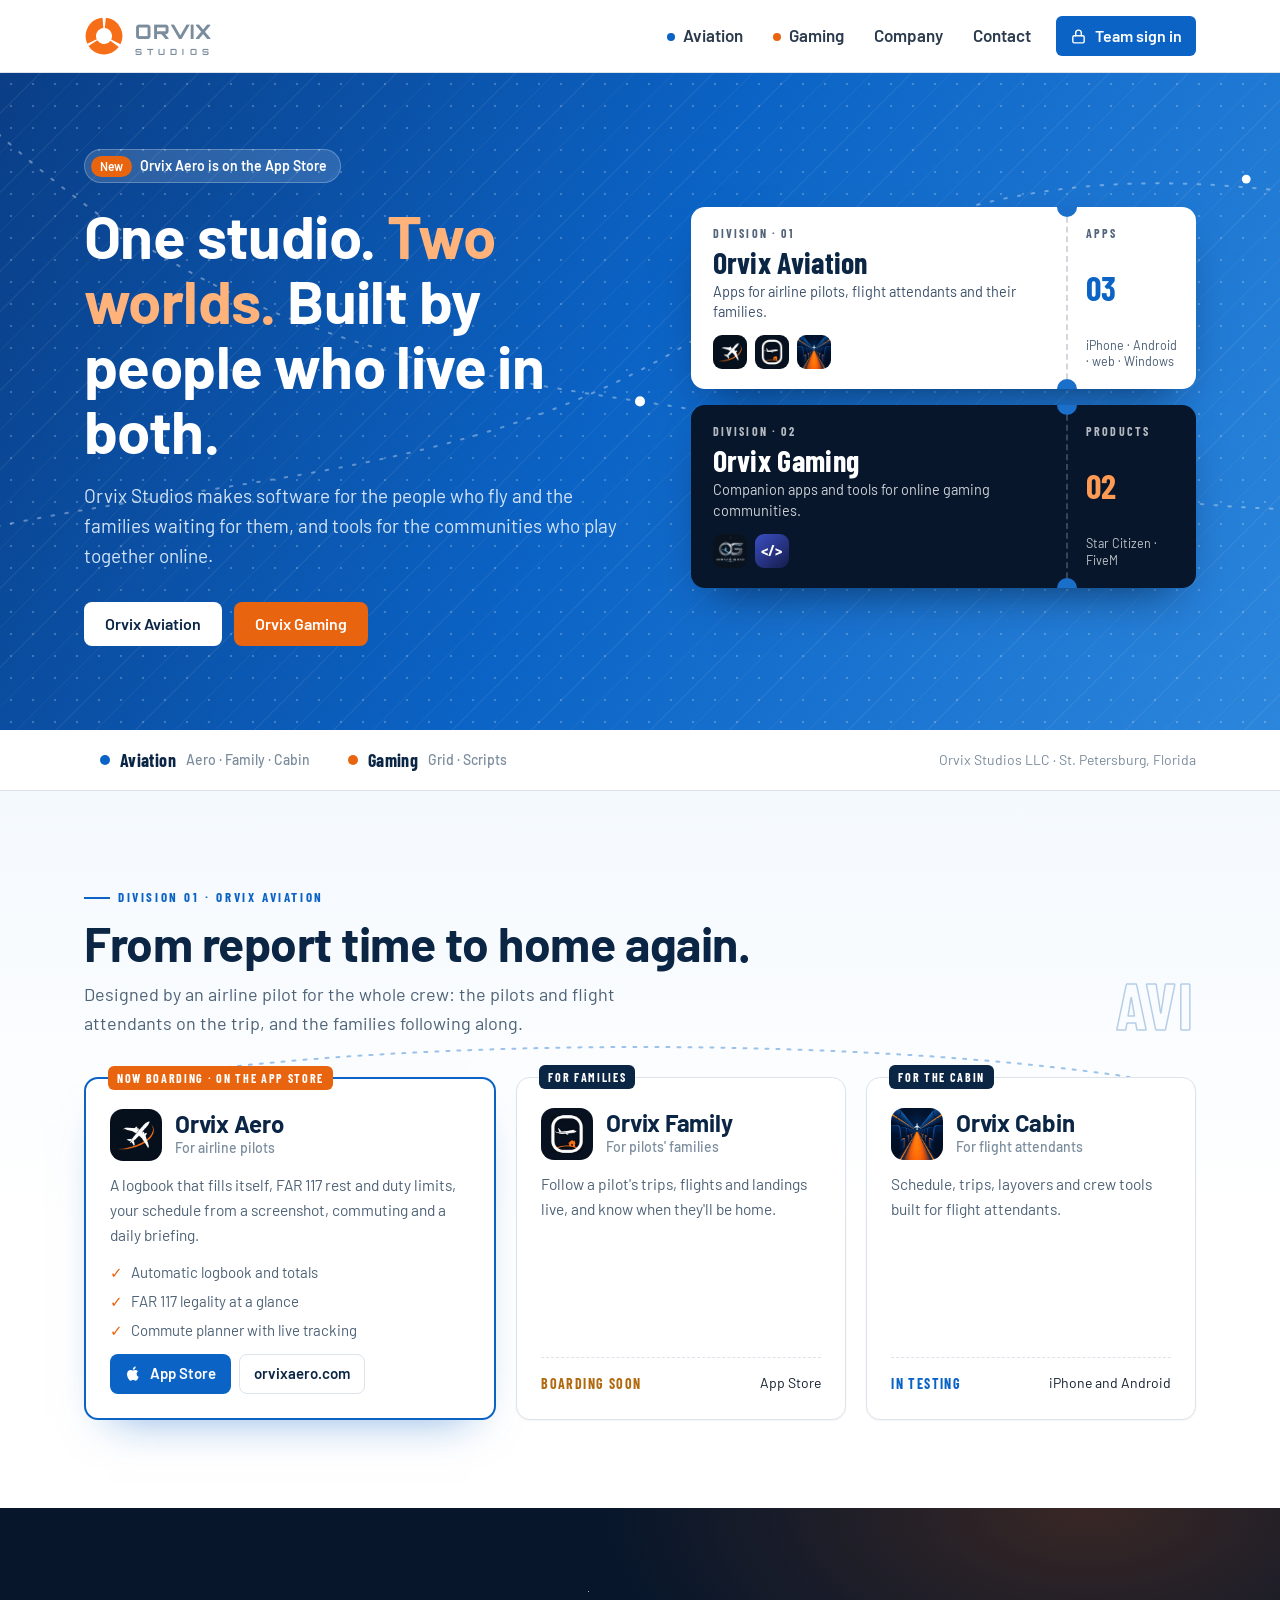
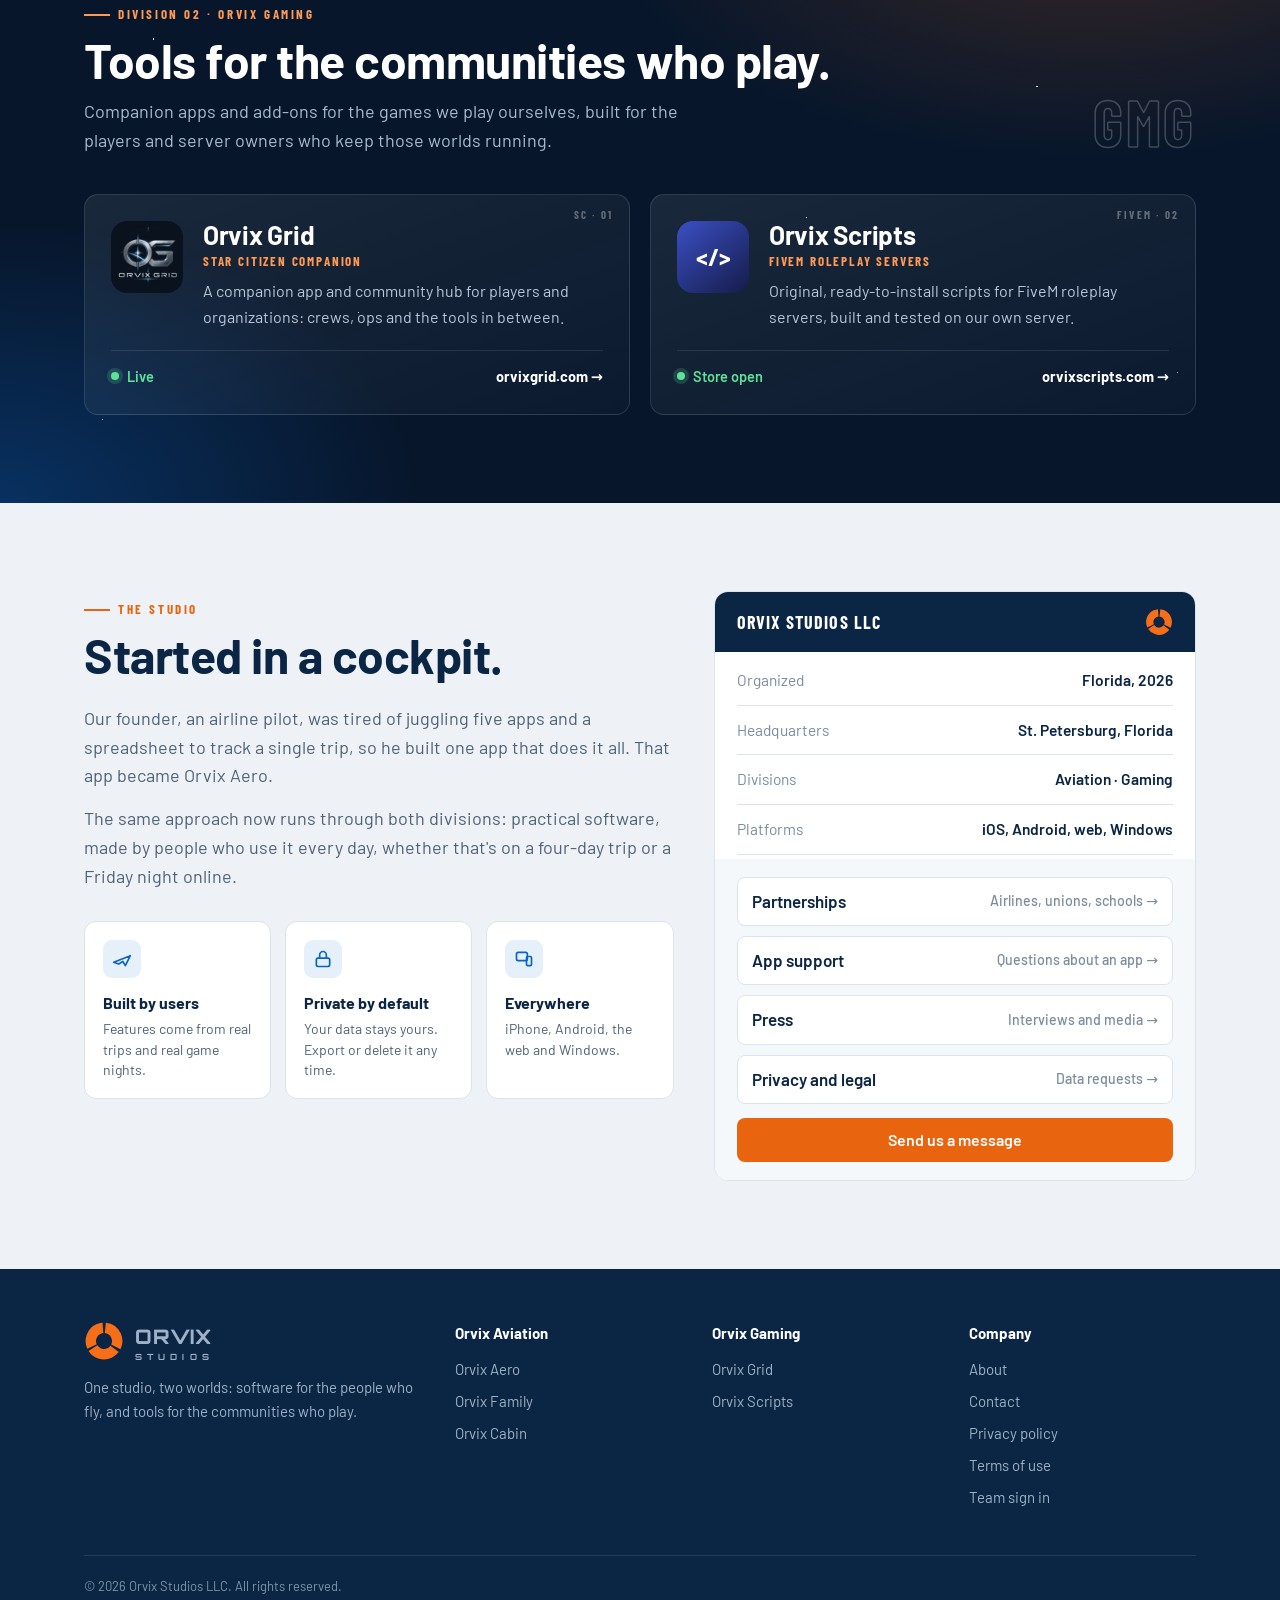
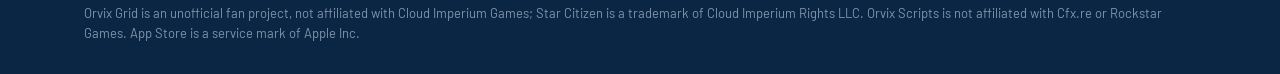
==== commit c9258516: "Contact form (site-contact function); 'Now boarding' instead of 'Flagship' Co-Authored-By: Claude Op" ====
--- a/index.html
+++ b/index.html
@@ -196,6 +196,43 @@
 .fg a.logo span{color:#9FB2C8}
 .fine{border-top:1px solid rgba(255,255,255,.1);margin-top:38px;padding-top:20px;font-size:13px;display:grid;gap:6px;color:#7F94AB}
 
+
+/* contact form */
+.cf{position:fixed;inset:0;z-index:100;display:grid;place-items:center;padding:16px;visibility:hidden}
+.cf.open{visibility:visible}
+.cf .bg{position:absolute;inset:0;background:rgba(7,22,43,.55);opacity:0;transition:opacity .25s}
+.cf.open .bg{opacity:1}
+.cf .box{position:relative;width:100%;max-width:560px;max-height:calc(100vh - 32px);overflow:auto;background:#fff;border-radius:16px;box-shadow:0 30px 70px -20px rgba(7,22,43,.6);transform:translateY(24px) scale(.98);opacity:0;transition:transform .3s cubic-bezier(.2,.8,.2,1),opacity .25s}
+.cf.open .box{transform:none;opacity:1}
+.cf .hd{background:var(--blue);color:#fff;padding:20px 24px;display:flex;justify-content:space-between;align-items:flex-start;gap:12px;position:relative;overflow:hidden}
+.cf .hd::after{content:"";position:absolute;right:-40px;bottom:-60px;width:150px;height:150px;background:url("img/mark.svg") center/contain no-repeat;opacity:.18}
+.cf .hd h2{font-size:26px;color:#fff}
+.cf .hd p{color:#D6E6F8;font-size:15px;margin-top:4px}
+.cf .x{position:relative;z-index:1;width:36px;height:36px;border-radius:50%;border:0;background:rgba(255,255,255,.16);color:#fff;font-size:22px;line-height:1;cursor:pointer}
+.cf form{padding:20px 24px 24px;display:grid;gap:14px}
+.cf .topics{display:flex;flex-wrap:wrap;gap:8px}
+.cf .topics label{cursor:pointer}
+.cf .topics input{position:absolute;opacity:0;pointer-events:none}
+.cf .topics span{display:inline-block;padding:7px 13px;border-radius:999px;border:1.5px solid var(--line);font-weight:600;font-size:14.5px;color:var(--ink-2)}
+.cf .topics input:checked+span{border-color:var(--blue);background:var(--blue-l);color:var(--blue)}
+.cf .topics input:focus-visible+span{outline:2px solid var(--orange);outline-offset:2px}
+.cf .row{display:grid;grid-template-columns:1fr 1fr;gap:12px}
+.cf .f label{display:block;font-size:14px;font-weight:600;color:var(--deep);margin-bottom:5px}
+.cf .f label small{color:var(--ink-3);font-weight:500}
+.cf input[type=text],.cf input[type=email],.cf select,.cf textarea{width:100%;font:inherit;font-size:16px;color:var(--ink);background:#fff;border:1.5px solid var(--line);border-radius:8px;padding:10px 12px;outline:none}
+.cf input:focus,.cf select:focus,.cf textarea:focus{border-color:var(--blue)}
+.cf textarea{min-height:130px;resize:vertical}
+.cf .hp{position:absolute;left:-9999px;width:1px;height:1px;overflow:hidden}
+.cf .err{color:#C8363C;font-size:14.5px;min-height:1em}
+.cf .acts{display:flex;justify-content:space-between;align-items:center;gap:12px;flex-wrap:wrap}
+.cf .acts small{color:var(--ink-3);font-size:13px}
+.cf .done{padding:40px 28px;text-align:center;display:none}
+.cf.sent form{display:none} .cf.sent .done{display:block}
+.cf .done .ok{width:64px;height:64px;border-radius:50%;margin:0 auto 14px;display:grid;place-items:center;background:#E3F4EA;color:var(--green);font-size:32px}
+.cf .done h3{font-size:24px;color:var(--deep)}
+.cf .done p{color:var(--ink-2);margin:8px 0 20px}
+body.locked{overflow:hidden}
+@media (max-width:560px){.cf .row{grid-template-columns:1fr}}
 @media (max-width:980px){
   .hero .wrap{grid-template-columns:1fr;padding-block:56px 64px}
   .route{grid-template-columns:1fr 1fr}
@@ -232,7 +269,7 @@
       <a class="av" href="#aviation">Aviation</a>
       <a class="gm" href="#gaming">Gaming</a>
       <a href="#studio">Company</a>
-      <a href="#contact">Contact</a>
+      <a href="#contact" data-topic="other">Contact</a>
       <a class="btn blue" href="https://orvixcentralhub.com"><svg viewBox="0 0 24 24" fill="none" stroke="currentColor" stroke-width="2" stroke-linecap="round" stroke-linejoin="round"><rect x="4" y="11" width="16" height="10" rx="2"/><path d="M8 11V7a4 4 0 0 1 8 0v4"/></svg>Team sign in</a>
     </nav>
   </div>
@@ -299,7 +336,7 @@
       <div class="route">
         <svg class="path" viewBox="0 0 1000 40" preserveAspectRatio="none" aria-hidden="true"><path d="M60 34 C 300 -6, 700 -6, 940 34" fill="none" stroke="#9CC2EA" stroke-width="2" stroke-dasharray="3 8" stroke-linecap="round" vector-effect="non-scaling-stroke"/></svg>
         <article class="ac feat">
-          <span class="gate o">FLAGSHIP · ON THE APP STORE</span>
+          <span class="gate o">NOW BOARDING · ON THE APP STORE</span>
           <div class="hd"><img src="img/aero.png" alt="Orvix Aero icon" width="52" height="52"><div><h3>Orvix Aero</h3><div class="for">For airline pilots</div></div></div>
           <p>A logbook that fills itself, FAR 117 rest and duty limits, your schedule from a screenshot, commuting and a daily briefing.</p>
           <ul><li>Automatic logbook and totals</li><li>FAR 117 legality at a glance</li><li>Commute planner with live tracking</li></ul>
@@ -368,9 +405,11 @@
           <div><dt>Platforms</dt><dd>iOS, Android, web, Windows</dd></div>
         </dl>
         <div class="c">
-          <a href="mailto:info@orvixaero.com?subject=Partnership">Partnerships <small>Airlines, unions, schools →</small></a>
-          <a href="mailto:info@orvixaero.com?subject=Support">App support <small>info@orvixaero.com →</small></a>
-          <a href="https://orvixaero.com/privacy.html">Privacy and legal <small>Policy and terms →</small></a>
+          <a href="#contact" data-topic="partnership">Partnerships <small>Airlines, unions, schools →</small></a>
+          <a href="#contact" data-topic="support">App support <small>Questions about an app →</small></a>
+          <a href="#contact" data-topic="press">Press <small>Interviews and media →</small></a>
+          <a href="#contact" data-topic="privacy">Privacy and legal <small>Data requests →</small></a>
+          <button class="btn orange" type="button" data-topic="other" style="margin-top:4px">Send us a message</button>
         </div>
       </div>
     </div>
@@ -394,5 +433,70 @@
     </div>
   </div>
 </footer>
+
+<div class="cf" id="cf" aria-hidden="true">
+  <div class="bg" data-close></div>
+  <div class="box" role="dialog" aria-modal="true" aria-labelledby="cf-t">
+    <div class="hd"><div><h2 id="cf-t">Contact Orvix Studios</h2><p>We usually reply within one business day.</p></div><button class="x" type="button" data-close aria-label="Close">×</button></div>
+    <form id="cf-form" novalidate>
+      <div class="f"><label>What's it about?</label>
+        <div class="topics">
+          <label><input type="radio" name="topic" value="partnership"><span>Partnership</span></label>
+          <label><input type="radio" name="topic" value="support"><span>App support</span></label>
+          <label><input type="radio" name="topic" value="press"><span>Press</span></label>
+          <label><input type="radio" name="topic" value="privacy"><span>Privacy and legal</span></label>
+          <label><input type="radio" name="topic" value="other" checked><span>Something else</span></label>
+        </div>
+      </div>
+      <div class="row">
+        <div class="f"><label for="cf-name">Your name</label><input id="cf-name" name="name" type="text" autocomplete="name" maxlength="100" required></div>
+        <div class="f"><label for="cf-email">Email</label><input id="cf-email" name="email" type="email" autocomplete="email" maxlength="200" required></div>
+      </div>
+      <div class="row">
+        <div class="f"><label for="cf-company">Company or organization <small>(optional)</small></label><input id="cf-company" name="company" type="text" autocomplete="organization" maxlength="120"></div>
+        <div class="f"><label for="cf-app">Which app? <small>(optional)</small></label><select id="cf-app" name="app"><option value="">Not about an app</option><option>Orvix Aero</option><option>Orvix Family</option><option>Orvix Cabin</option><option>Orvix Grid</option><option>Orvix Scripts</option></select></div>
+      </div>
+      <div class="f"><label for="cf-msg">Message</label><textarea id="cf-msg" name="message" maxlength="4000" required></textarea></div>
+      <div class="hp" aria-hidden="true"><label>Website <input name="website" type="text" tabindex="-1" autocomplete="off"></label></div>
+      <div class="err" id="cf-err" role="alert"></div>
+      <div class="acts"><small>We use your details only to reply. <a href="https://orvixaero.com/privacy.html">Privacy policy</a></small><button class="btn blue" type="submit" id="cf-send">Send message</button></div>
+    </form>
+    <div class="done"><div class="ok">✓</div><h3>Message sent</h3><p>Thanks for reaching out. We'll reply to your email, usually within one business day.</p><button class="btn line" type="button" data-close>Close</button></div>
+  </div>
+</div>
+<script>
+(() => {
+  const cf = document.getElementById('cf'), form = document.getElementById('cf-form'), err = document.getElementById('cf-err'), send = document.getElementById('cf-send');
+  let opened = 0, last = null;
+  const open = (topic) => {
+    last = document.activeElement;
+    cf.classList.remove('sent'); err.textContent = '';
+    const r = form.querySelector('input[name=topic][value="' + (topic || 'other') + '"]'); if (r) r.checked = true;
+    if (topic === 'support') document.getElementById('cf-app').value = 'Orvix Aero';
+    cf.classList.add('open'); cf.setAttribute('aria-hidden', 'false'); document.body.classList.add('locked');
+    opened = Date.now(); setTimeout(() => document.getElementById('cf-name').focus(), 60);
+  };
+  const close = () => { cf.classList.remove('open'); cf.setAttribute('aria-hidden', 'true'); document.body.classList.remove('locked'); if (last) last.focus(); };
+  document.querySelectorAll('[data-topic]').forEach((el) => el.addEventListener('click', (e) => { e.preventDefault(); open(el.dataset.topic); }));
+  cf.addEventListener('click', (e) => { if (e.target.closest('[data-close]')) close(); });
+  addEventListener('keydown', (e) => { if (e.key === 'Escape' && cf.classList.contains('open')) close(); });
+  if (location.hash === '#message') open('other');
+  form.addEventListener('submit', async (e) => {
+    e.preventDefault(); err.textContent = '';
+    const d = Object.fromEntries(new FormData(form));
+    if (!d.name.trim()) { err.textContent = 'Please add your name.'; return form.name.focus(); }
+    if (!/^[^@\s]+@[^@\s]+\.[^@\s]+$/.test(d.email.trim())) { err.textContent = 'Please check your email address.'; return form.email.focus(); }
+    if (!d.message.trim()) { err.textContent = 'Please write a message.'; return form.message.focus(); }
+    send.disabled = true; send.textContent = 'Sending...';
+    try {
+      const r = await fetch('https://uxnjglagrrprnsliyaed.supabase.co/functions/v1/site-contact', { method: 'POST', headers: { 'Content-Type': 'application/json' }, body: JSON.stringify({ ...d, ms: Date.now() - opened }) });
+      const j = await r.json().catch(() => ({}));
+      if (!r.ok || !j.ok) throw new Error(j.error || 'Something went wrong.');
+      form.reset(); cf.classList.add('sent');
+    } catch (x) { err.textContent = (x.message || 'Something went wrong.') + ' You can also email info@orvixaero.com.'; }
+    finally { send.disabled = false; send.textContent = 'Send message'; }
+  });
+})();
+</script>
 </body>
 </html>
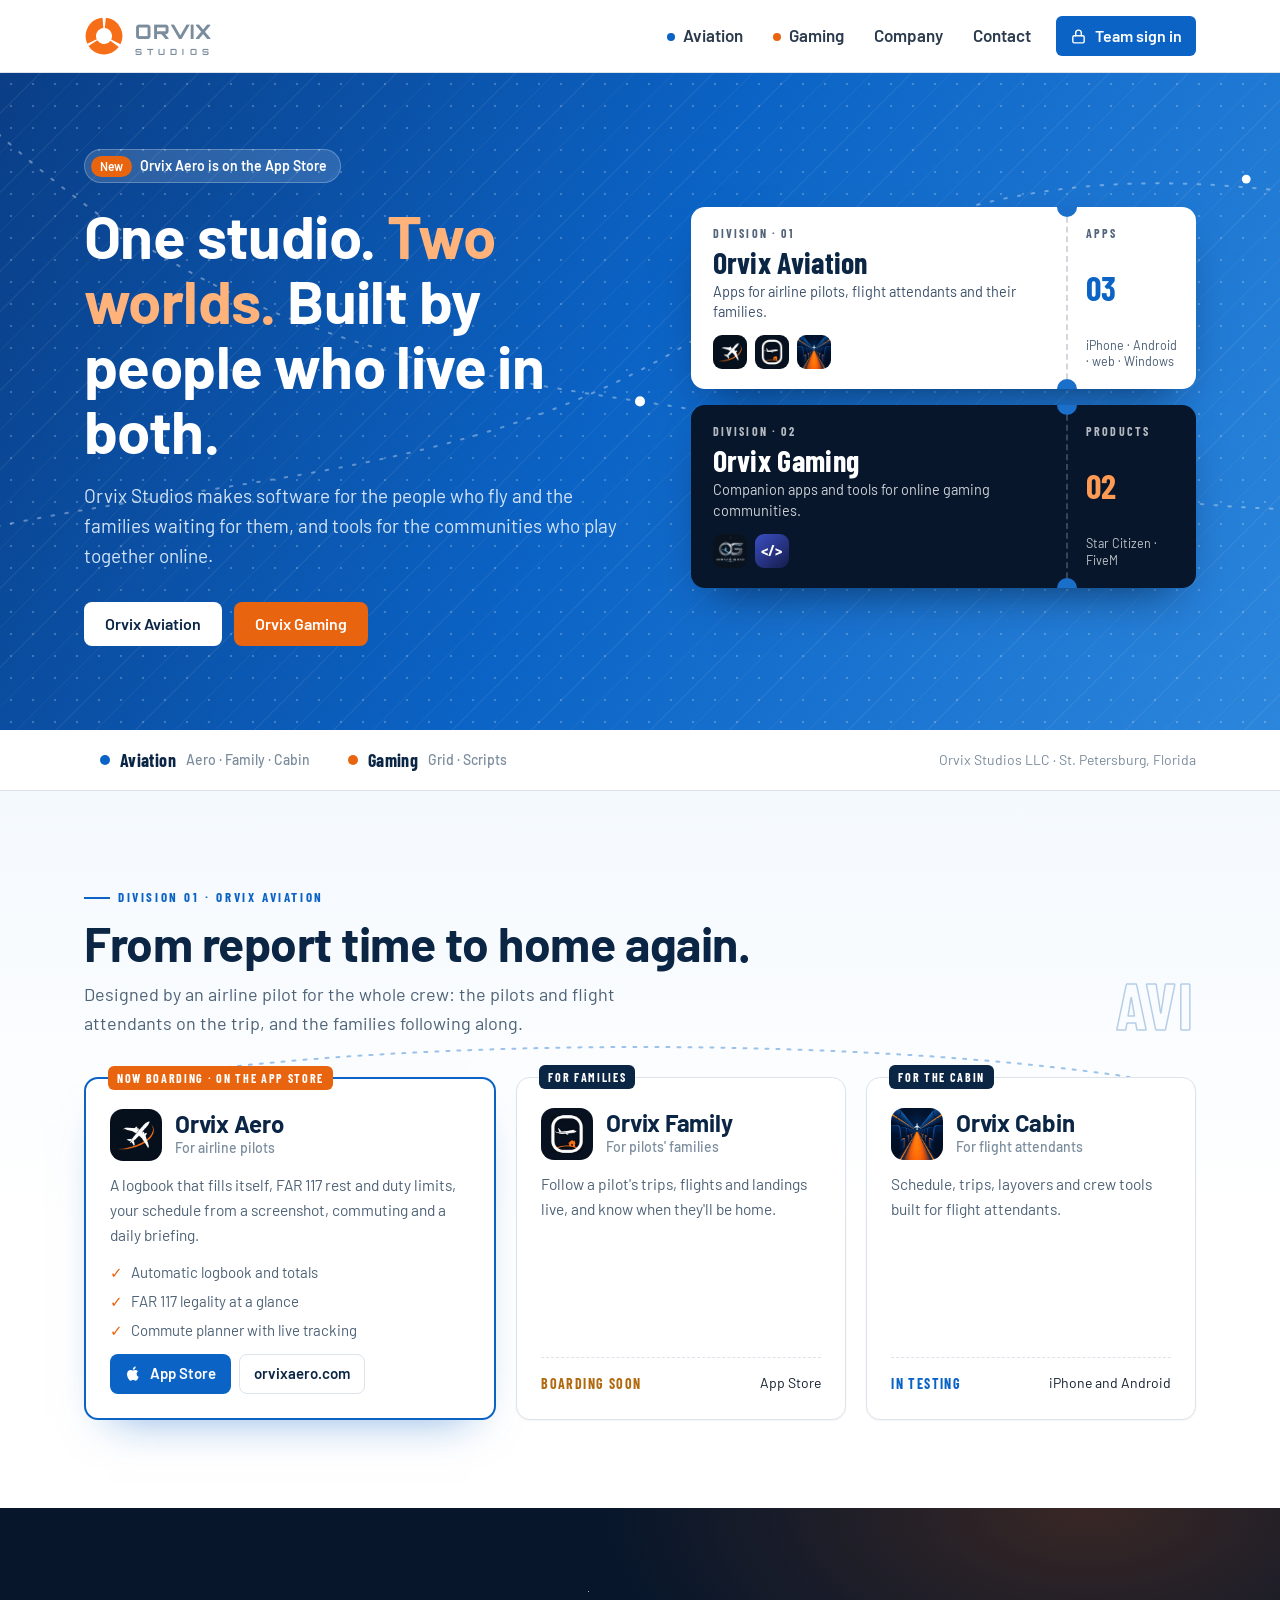
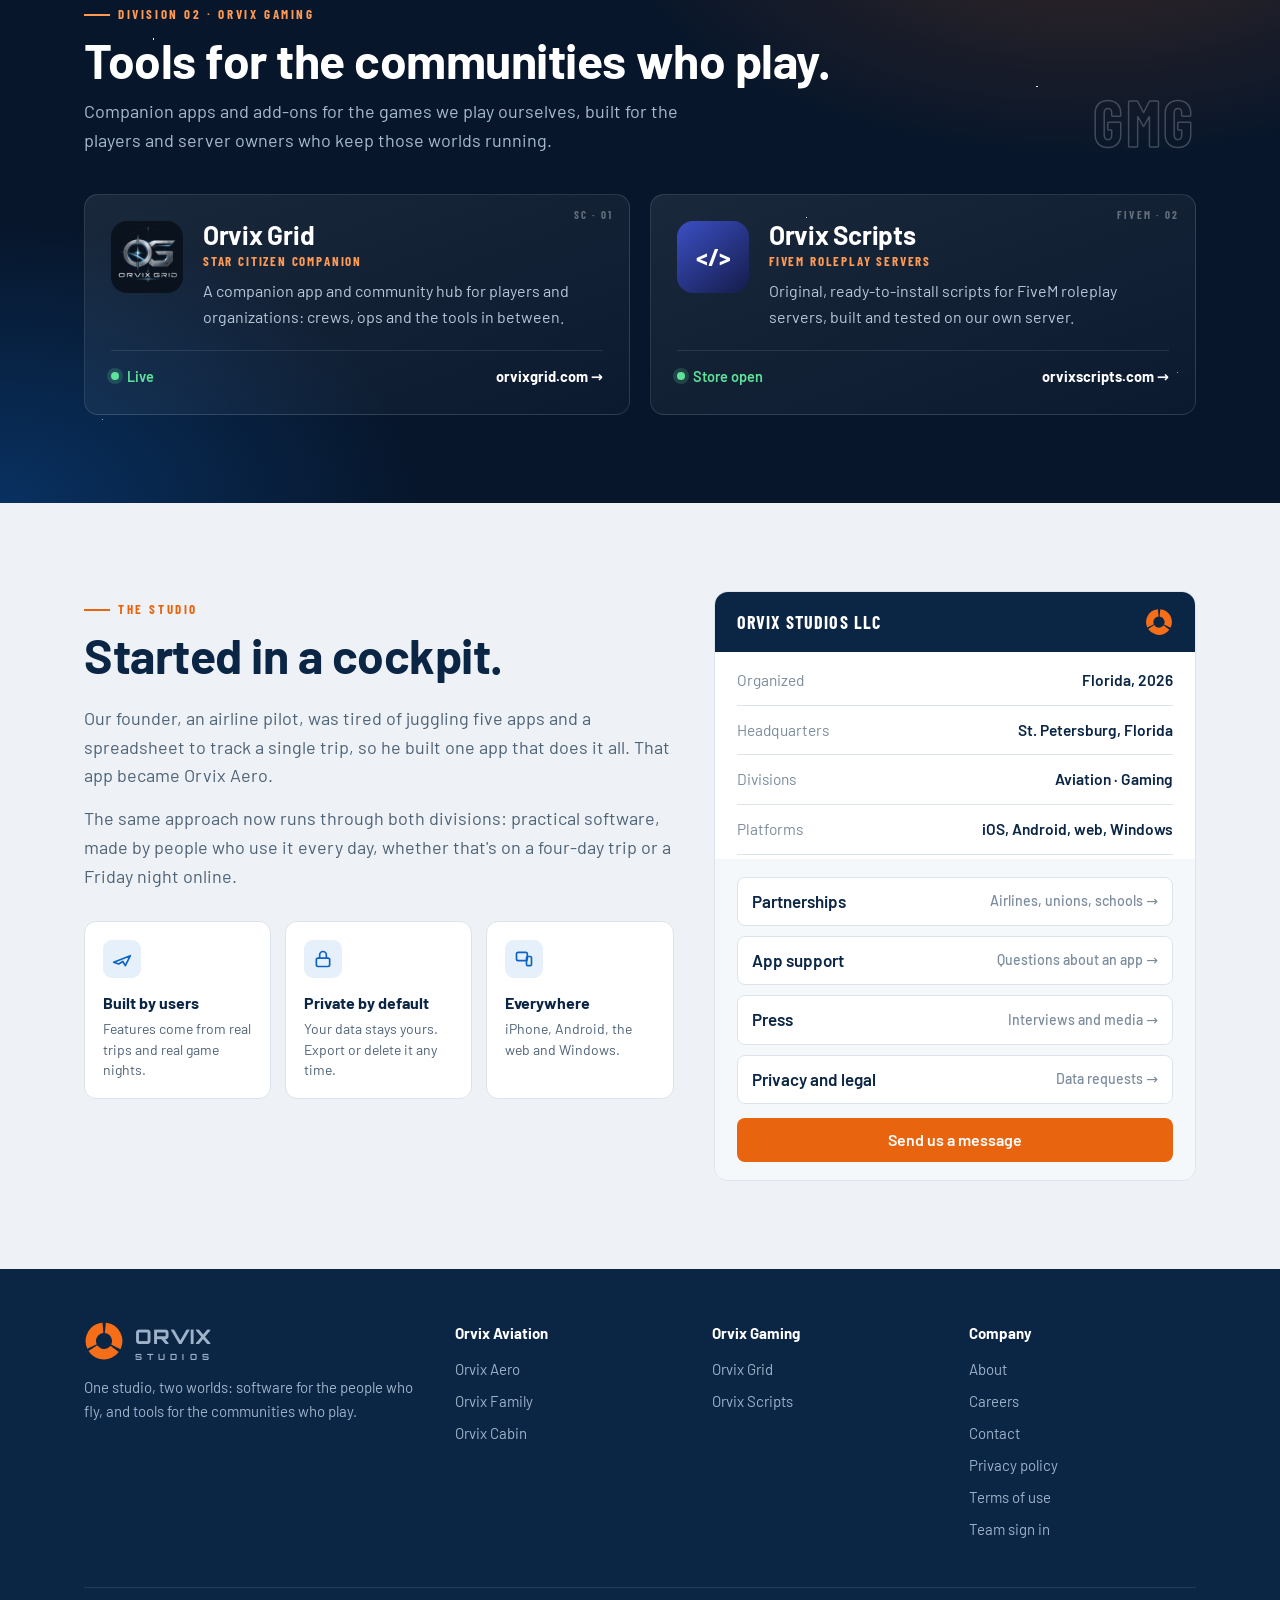
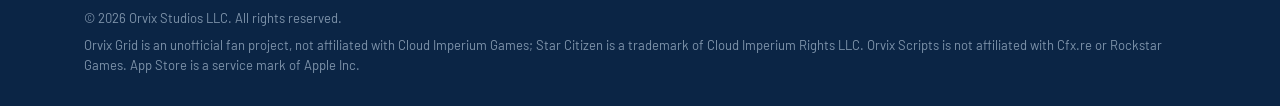
==== commit 550c558e: "Careers page (jobs from Central Hub, apply form, empty state); scale up on wide screens Co-Authored-" ====
--- a/index.html
+++ b/index.html
@@ -258,6 +258,13 @@
   .avi,.gam,.studio{padding-block:64px}
 }
 @media (prefers-reduced-motion:reduce){*{transition:none!important;scroll-behavior:auto!important}}
+
+/* Big screens: scale the whole layout up so it fills the window */
+@media (min-width: 1440px) { html { zoom: 1.08; } }
+@media (min-width: 1680px) { html { zoom: 1.16; } }
+@media (min-width: 1900px) { html { zoom: 1.25; } }
+@media (min-width: 2400px) { html { zoom: 1.45; } }
+@media (min-width: 3000px) { html { zoom: 1.75; } }
 </style>
 </head>
 <body>
@@ -425,7 +432,7 @@
       </div>
       <div><h4>Orvix Aviation</h4><a href="https://orvixaero.com">Orvix Aero</a><a href="#aviation">Orvix Family</a><a href="#aviation">Orvix Cabin</a></div>
       <div><h4>Orvix Gaming</h4><a href="https://orvixgrid.com">Orvix Grid</a><a href="https://orvixscripts.com">Orvix Scripts</a></div>
-      <div><h4>Company</h4><a href="#studio">About</a><a href="#contact">Contact</a><a href="https://orvixaero.com/privacy.html">Privacy policy</a><a href="https://orvixaero.com/terms.html">Terms of use</a><a href="https://orvixcentralhub.com">Team sign in</a></div>
+      <div><h4>Company</h4><a href="#studio">About</a><a href="/careers.html">Careers</a><a href="#contact">Contact</a><a href="https://orvixaero.com/privacy.html">Privacy policy</a><a href="https://orvixaero.com/terms.html">Terms of use</a><a href="https://orvixcentralhub.com">Team sign in</a></div>
     </div>
     <div class="fine">
       <span>© 2026 Orvix Studios LLC. All rights reserved.</span>
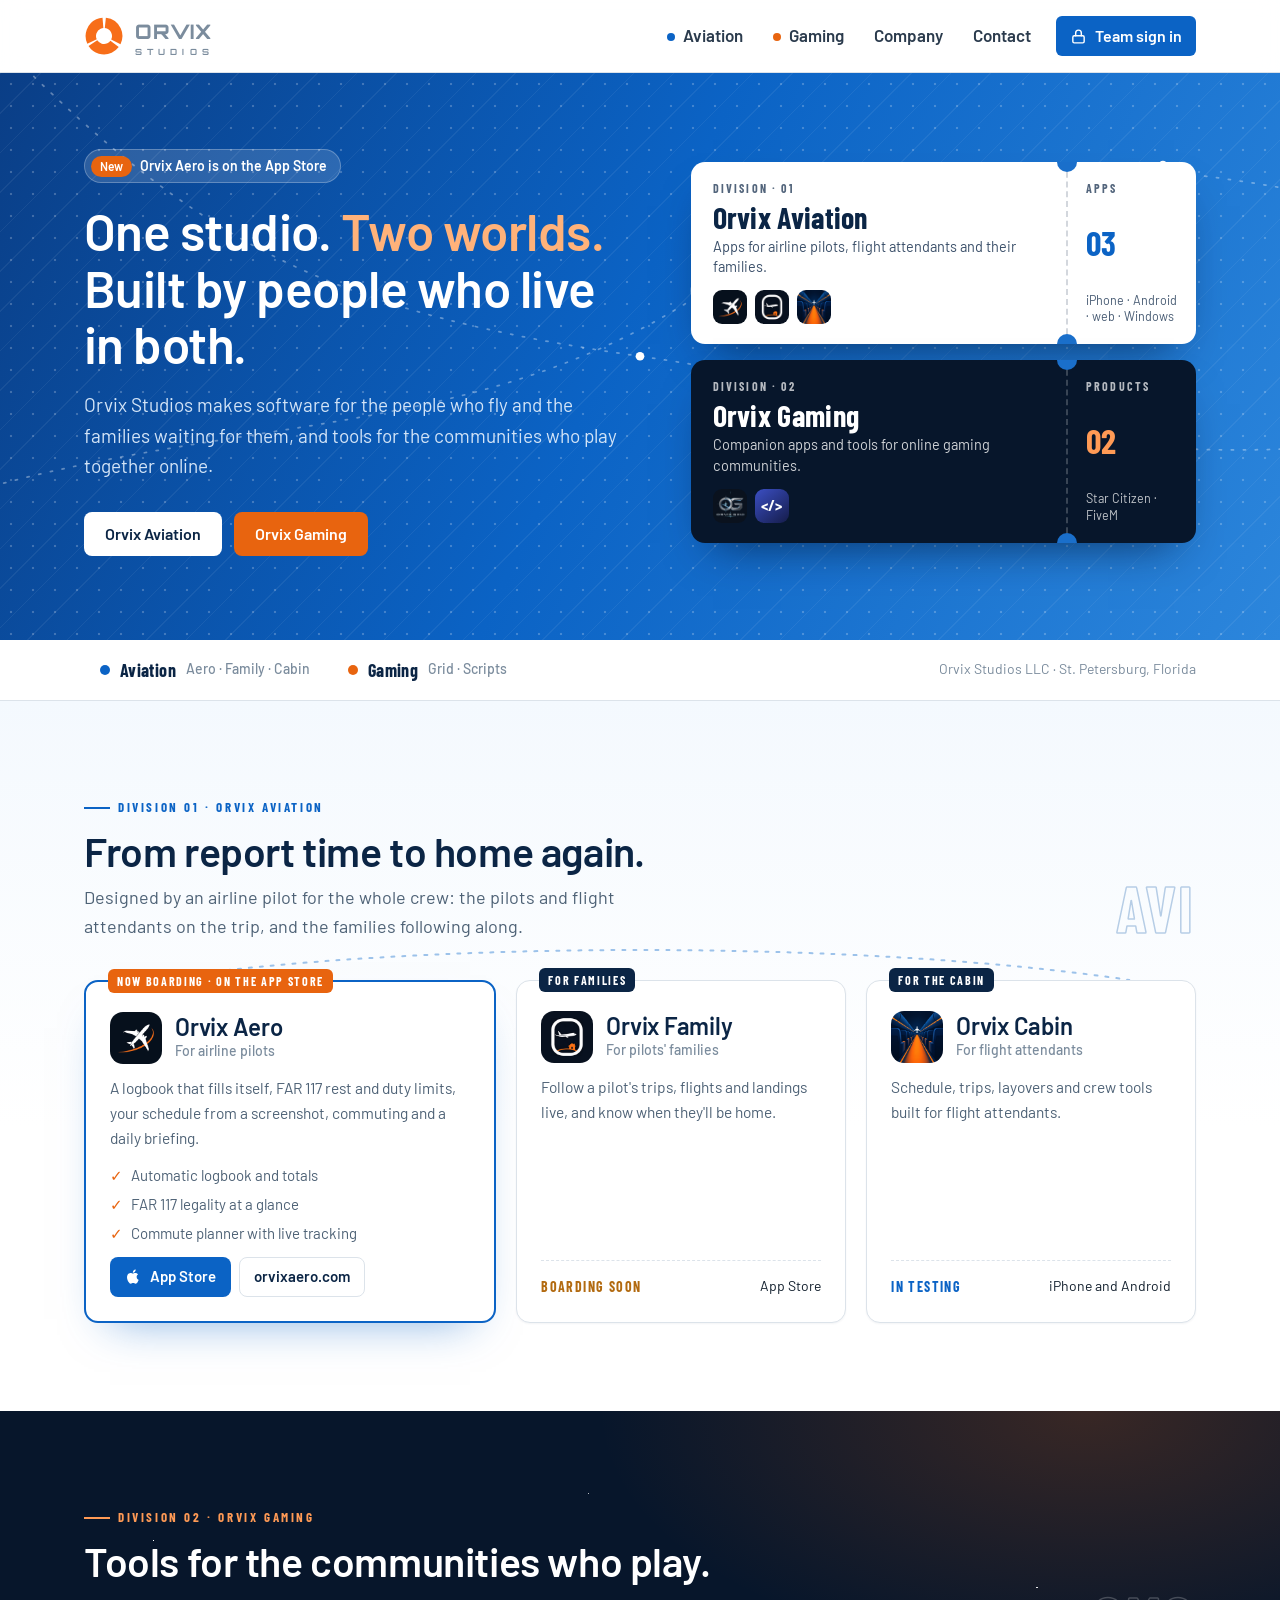
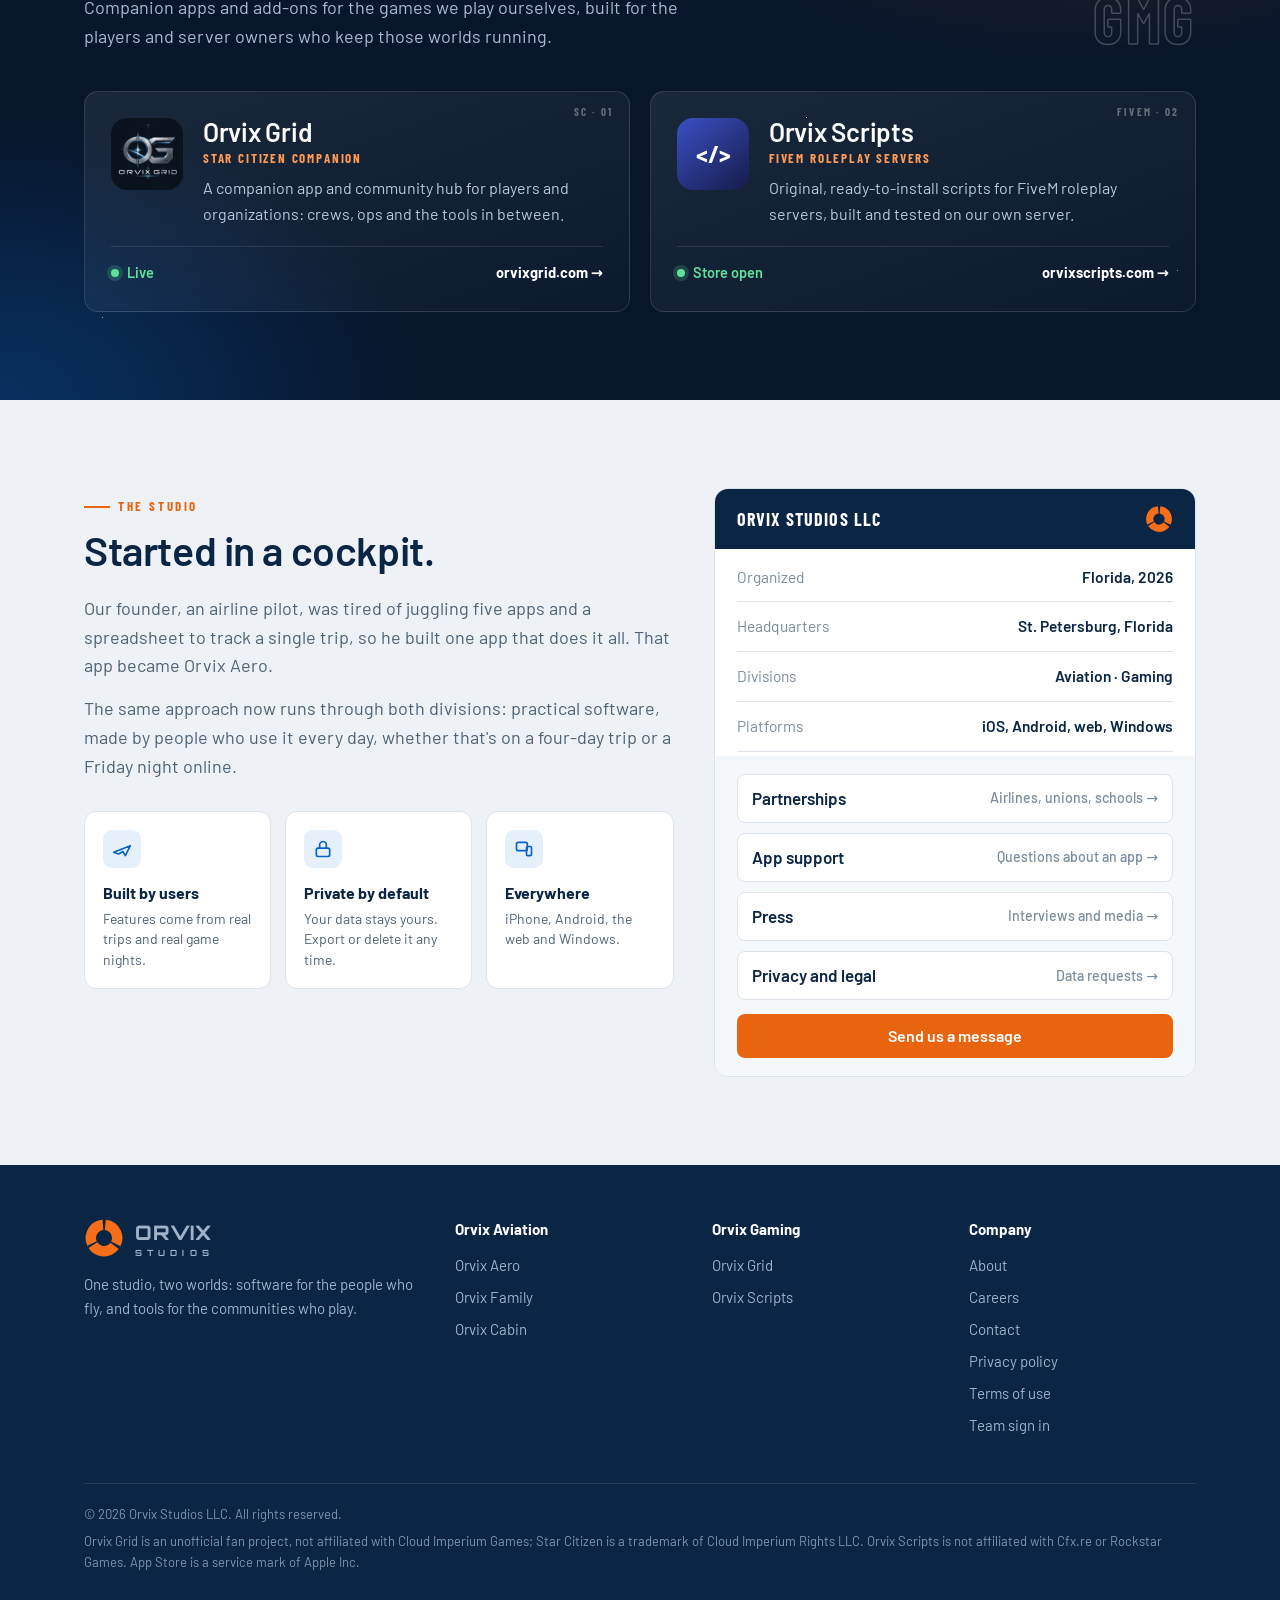
==== commit 8168fd60: "Calmer sizing on wide screens; lighter headings Co-Authored-By: Claude Opus 5.5 <noreply@anthropic.c" ====
--- a/index.html
+++ b/index.html
@@ -32,7 +32,7 @@
 img{display:block;max-width:100%;height:auto}
 a:focus-visible,button:focus-visible{outline:2px solid var(--orange);outline-offset:3px;border-radius:6px}
 .wrap{max-width:1160px;margin:0 auto;padding-inline:24px}
-h1,h2,h3{font-weight:700;line-height:1.08;letter-spacing:-.01em}
+h1,h2,h3{font-weight:600;line-height:1.1;letter-spacing:-.01em}
 
 .logo{display:inline-flex;align-items:center;gap:11px;text-decoration:none;color:var(--deep)}
 .logo img{width:40px;height:40px}
@@ -65,7 +65,7 @@
 .hero .wrap{position:relative;z-index:1;display:grid;grid-template-columns:1.05fr .95fr;gap:48px;align-items:center;padding-block:76px 84px}
 .eyebrow{display:inline-flex;align-items:center;gap:8px;font-size:14px;font-weight:600;background:rgba(255,255,255,.14);border:1px solid rgba(255,255,255,.25);border-radius:999px;padding:5px 13px 5px 6px;text-decoration:none}
 .eyebrow i{font-style:normal;background:var(--orange);border-radius:999px;padding:1px 9px;font-size:12px}
-.hero h1{font-size:clamp(38px,4.8vw,60px);margin-top:20px}
+.hero h1{font-size:clamp(36px,4vw,52px);margin-top:20px}
 .hero h1 em{font-style:normal;color:#FFB27A}
 .hero .lead{font-size:19px;color:#D3E4F7;max-width:31em;margin-top:18px}
 .hero .ctas{display:flex;gap:12px;flex-wrap:wrap;margin-top:30px}
@@ -108,7 +108,7 @@
 .dh{display:grid;grid-template-columns:1fr auto;gap:24px;align-items:end;margin-bottom:40px}
 .dh .tag{display:inline-flex;align-items:center;gap:8px;font:700 13px/1 var(--cond);letter-spacing:.2em;text-transform:uppercase;color:var(--blue)}
 .dh .tag::before{content:"";width:26px;height:2px;background:currentColor}
-.dh h2{font-size:clamp(34px,4vw,48px);color:var(--deep);margin-top:12px}
+.dh h2{font-size:clamp(30px,3.2vw,42px);color:var(--deep);margin-top:12px}
 .dh p{color:var(--ink-2);font-size:18px;margin-top:10px;max-width:34em}
 .code{font:700 64px/1 var(--cond);color:transparent;-webkit-text-stroke:1.5px #B6CDE6;letter-spacing:.04em}
 
@@ -260,11 +260,10 @@
 @media (prefers-reduced-motion:reduce){*{transition:none!important;scroll-behavior:auto!important}}
 
 /* Big screens: scale the whole layout up so it fills the window */
-@media (min-width: 1440px) { html { zoom: 1.08; } }
-@media (min-width: 1680px) { html { zoom: 1.16; } }
-@media (min-width: 1900px) { html { zoom: 1.25; } }
-@media (min-width: 2400px) { html { zoom: 1.45; } }
-@media (min-width: 3000px) { html { zoom: 1.75; } }
+@media (min-width: 1500px) { .wrap { max-width: 1280px; } }
+@media (min-width: 1900px) { html { zoom: 1.06; } }
+@media (min-width: 2300px) { html { zoom: 1.2; } }
+@media (min-width: 3000px) { html { zoom: 1.5; } }
 </style>
 </head>
 <body>
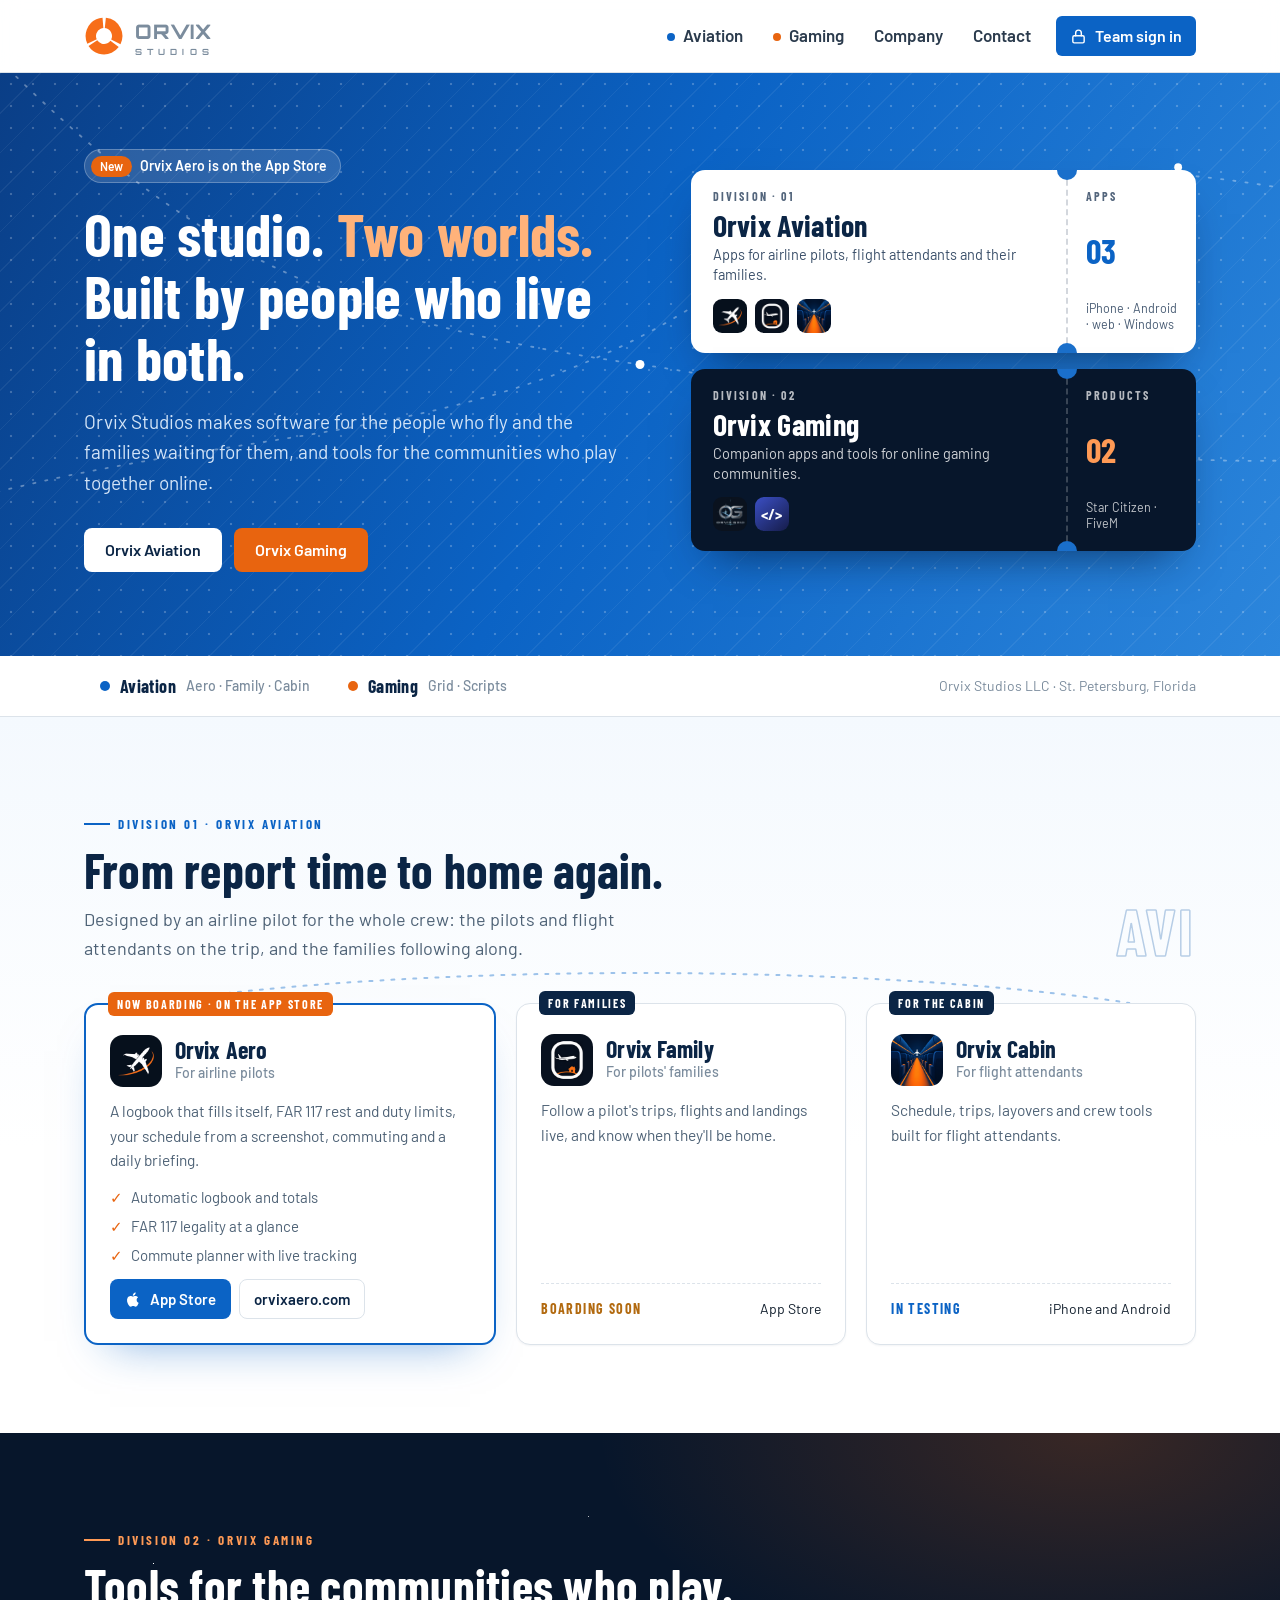
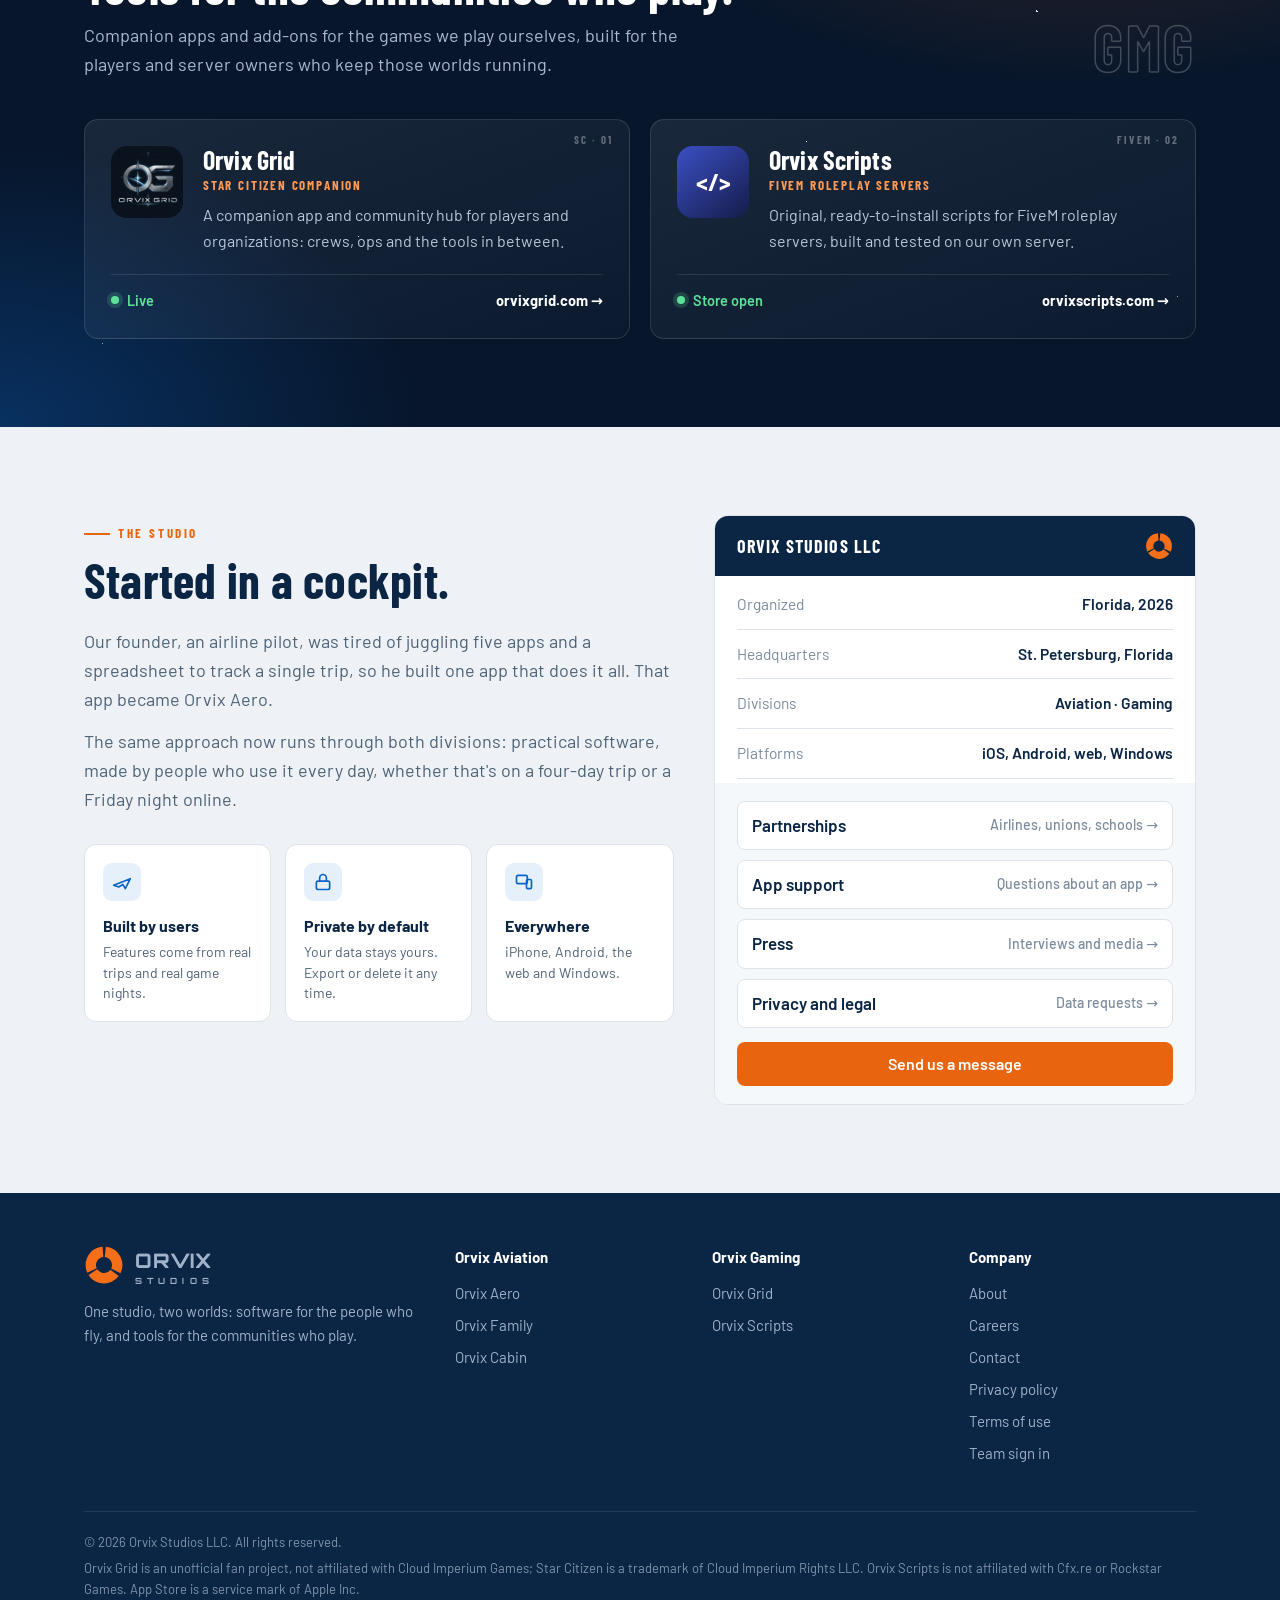
==== commit fd30bed9: "Headings in Barlow Condensed to match Central Hub Co-Authored-By: Claude Opus 5.5 <noreply@anthropic" ====
--- a/index.html
+++ b/index.html
@@ -32,7 +32,7 @@
 img{display:block;max-width:100%;height:auto}
 a:focus-visible,button:focus-visible{outline:2px solid var(--orange);outline-offset:3px;border-radius:6px}
 .wrap{max-width:1160px;margin:0 auto;padding-inline:24px}
-h1,h2,h3{font-weight:600;line-height:1.1;letter-spacing:-.01em}
+h1,h2,h3{font-family:"Barlow Condensed",sans-serif;font-weight:700;line-height:1.05;letter-spacing:.005em}
 
 .logo{display:inline-flex;align-items:center;gap:11px;text-decoration:none;color:var(--deep)}
 .logo img{width:40px;height:40px}
@@ -65,7 +65,7 @@
 .hero .wrap{position:relative;z-index:1;display:grid;grid-template-columns:1.05fr .95fr;gap:48px;align-items:center;padding-block:76px 84px}
 .eyebrow{display:inline-flex;align-items:center;gap:8px;font-size:14px;font-weight:600;background:rgba(255,255,255,.14);border:1px solid rgba(255,255,255,.25);border-radius:999px;padding:5px 13px 5px 6px;text-decoration:none}
 .eyebrow i{font-style:normal;background:var(--orange);border-radius:999px;padding:1px 9px;font-size:12px}
-.hero h1{font-size:clamp(36px,4vw,52px);margin-top:20px}
+.hero h1{font-size:clamp(42px,4.6vw,62px);margin-top:20px}
 .hero h1 em{font-style:normal;color:#FFB27A}
 .hero .lead{font-size:19px;color:#D3E4F7;max-width:31em;margin-top:18px}
 .hero .ctas{display:flex;gap:12px;flex-wrap:wrap;margin-top:30px}
@@ -108,7 +108,7 @@
 .dh{display:grid;grid-template-columns:1fr auto;gap:24px;align-items:end;margin-bottom:40px}
 .dh .tag{display:inline-flex;align-items:center;gap:8px;font:700 13px/1 var(--cond);letter-spacing:.2em;text-transform:uppercase;color:var(--blue)}
 .dh .tag::before{content:"";width:26px;height:2px;background:currentColor}
-.dh h2{font-size:clamp(30px,3.2vw,42px);color:var(--deep);margin-top:12px}
+.dh h2{font-size:clamp(36px,3.8vw,50px);color:var(--deep);margin-top:12px}
 .dh p{color:var(--ink-2);font-size:18px;margin-top:10px;max-width:34em}
 .code{font:700 64px/1 var(--cond);color:transparent;-webkit-text-stroke:1.5px #B6CDE6;letter-spacing:.04em}
 
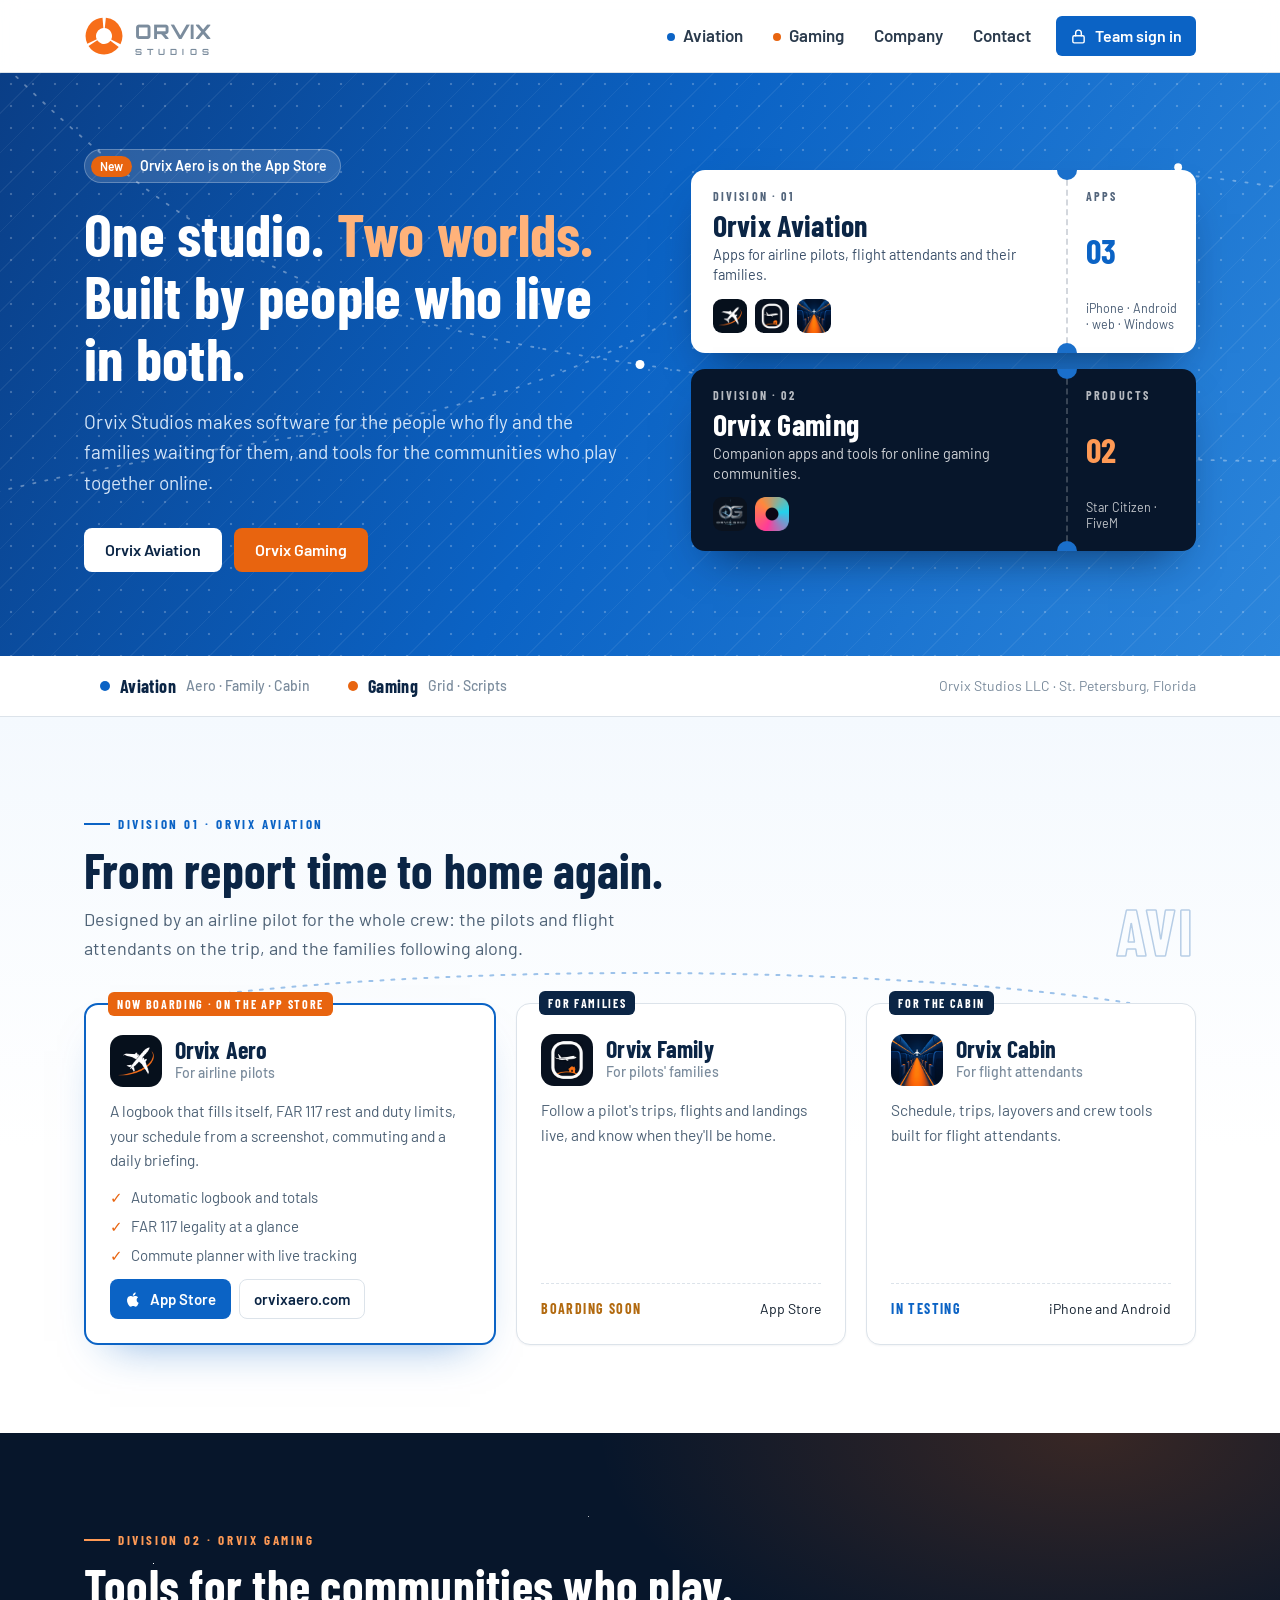
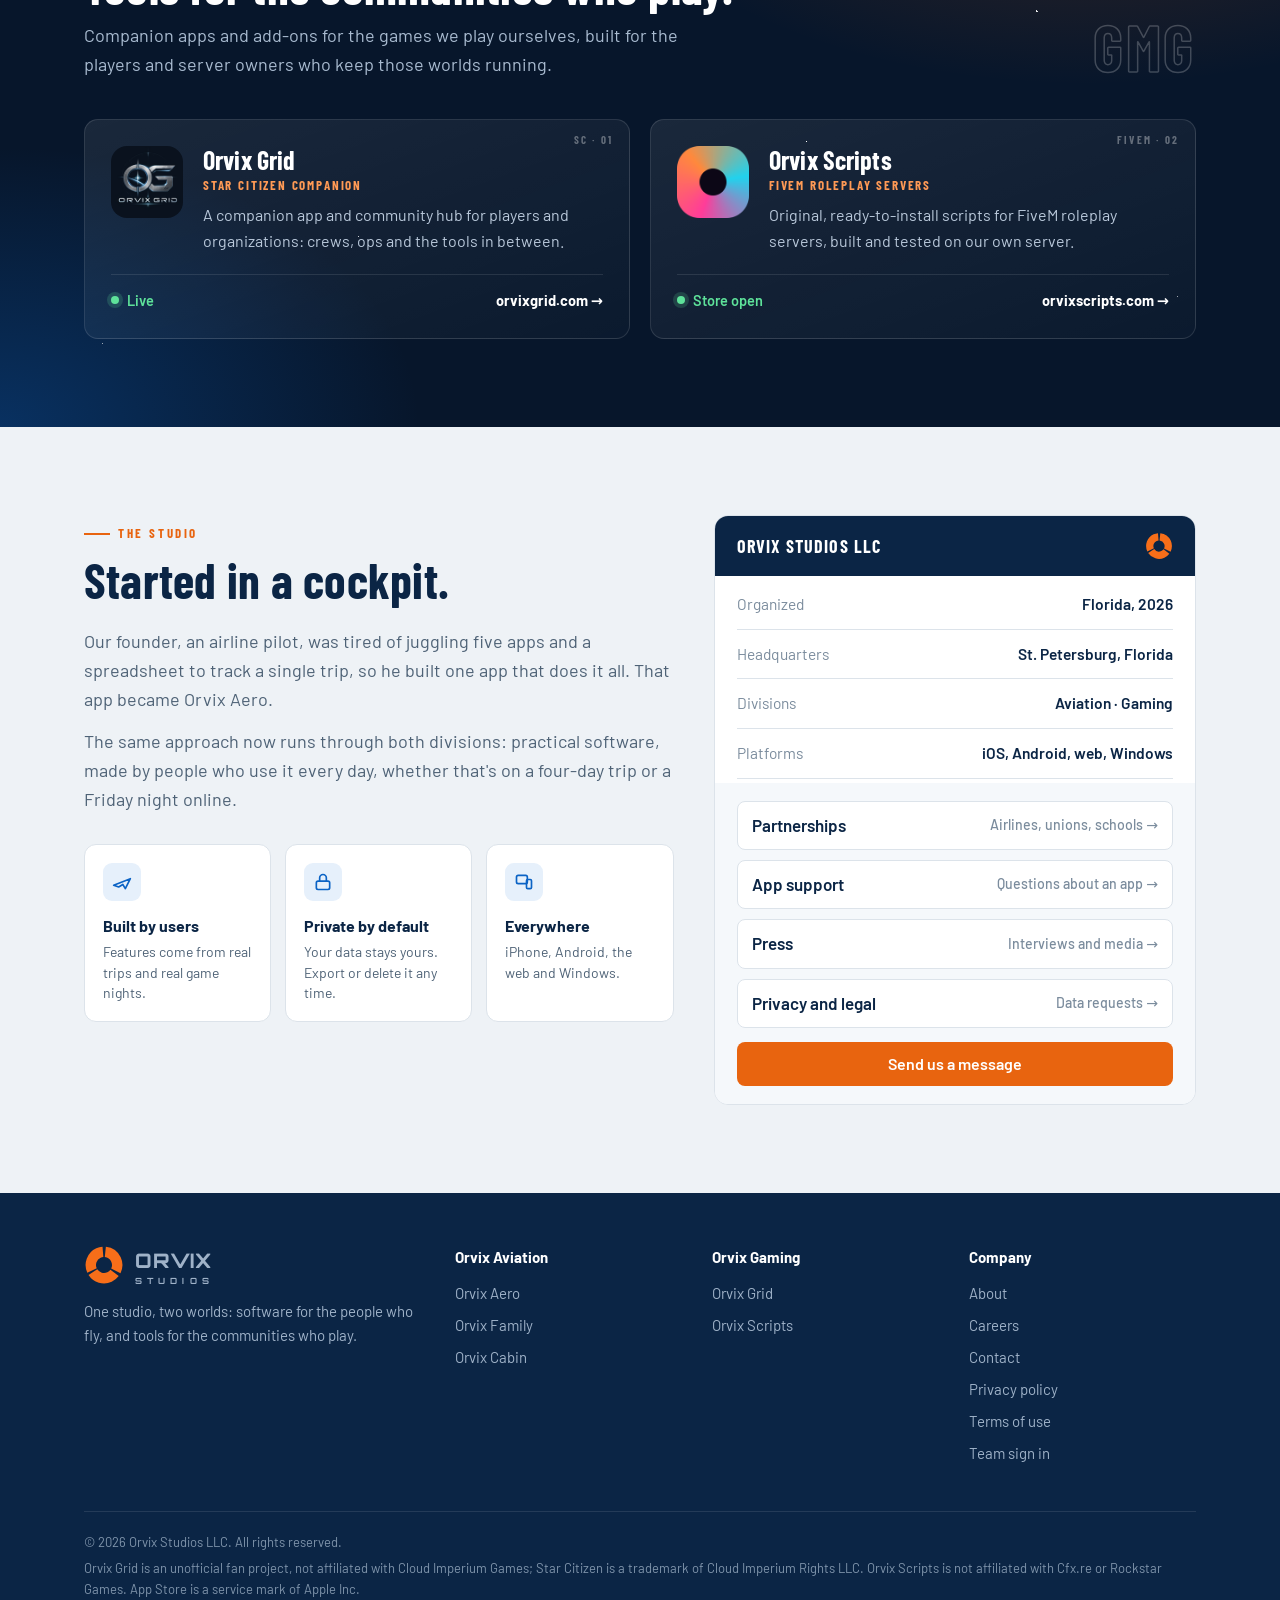
==== commit 0d66e12f: "Use the real Orvix Scripts logo Co-Authored-By: Claude Opus 5.5 <noreply@anthropic.com> Claude-Sessi" ====
--- a/index.html
+++ b/index.html
@@ -90,6 +90,7 @@
 .pass.gm{background:var(--night);color:#fff}
 .pass.gm .stub{border-left-color:rgba(255,255,255,.2)}
 .pass.gm .big{color:#FF9A55}
+.si-img{border-radius:9px}
 .si{display:grid;place-items:center;color:#fff;font:700 15px/1 Barlow,sans-serif;background:linear-gradient(140deg,#3B4FC4,#151C4A)}
 
 /* division switch bar */
@@ -316,7 +317,7 @@
             <div class="k">Division · 02</div>
             <h3>Orvix Gaming</h3>
             <p>Companion apps and tools for online gaming communities.</p>
-            <div class="ics"><img src="img/grid.png" alt="" width="34" height="34"><div class="si" aria-hidden="true">&lt;/&gt;</div></div>
+            <div class="ics"><img src="img/grid.png" alt="" width="34" height="34"><img class="si-img" src="img/scripts.png" alt="" width="34" height="34"></div>
           </div>
           <div class="stub"><div class="k">Products</div><div class="big">02</div><div class="small">Star Citizen · FiveM</div></div>
         </a>
@@ -382,7 +383,7 @@
         </a>
         <a class="gc" href="https://orvixscripts.com">
           <span class="hud">FIVEM · 02</span>
-          <div class="si" aria-hidden="true">&lt;/&gt;</div>
+          <img class="si-img" src="img/scripts.png" alt="" width="34" height="34">
           <div><h3>Orvix Scripts</h3><div class="for">FiveM roleplay servers</div><p>Original, ready-to-install scripts for FiveM roleplay servers, built and tested on our own server.</p></div>
           <div class="ft"><span>Store open</span><b>orvixscripts.com →</b></div>
         </a>
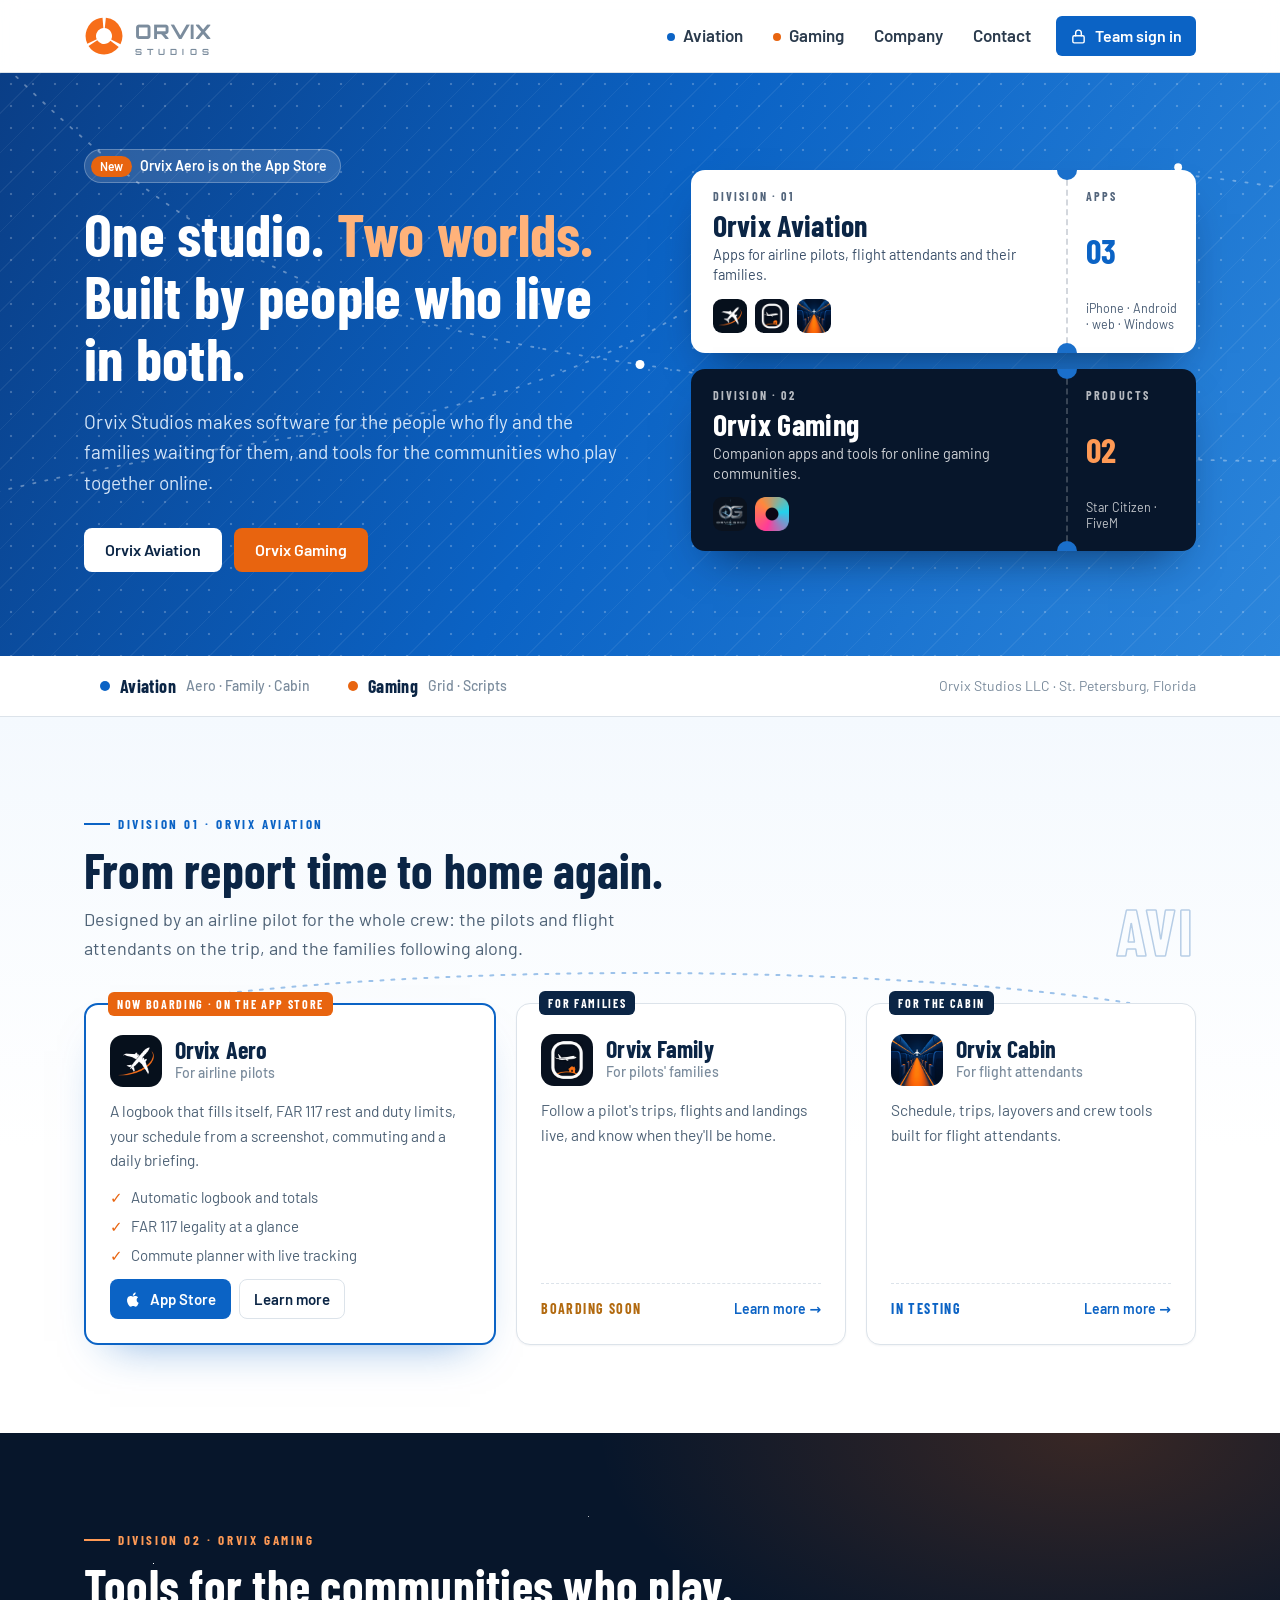
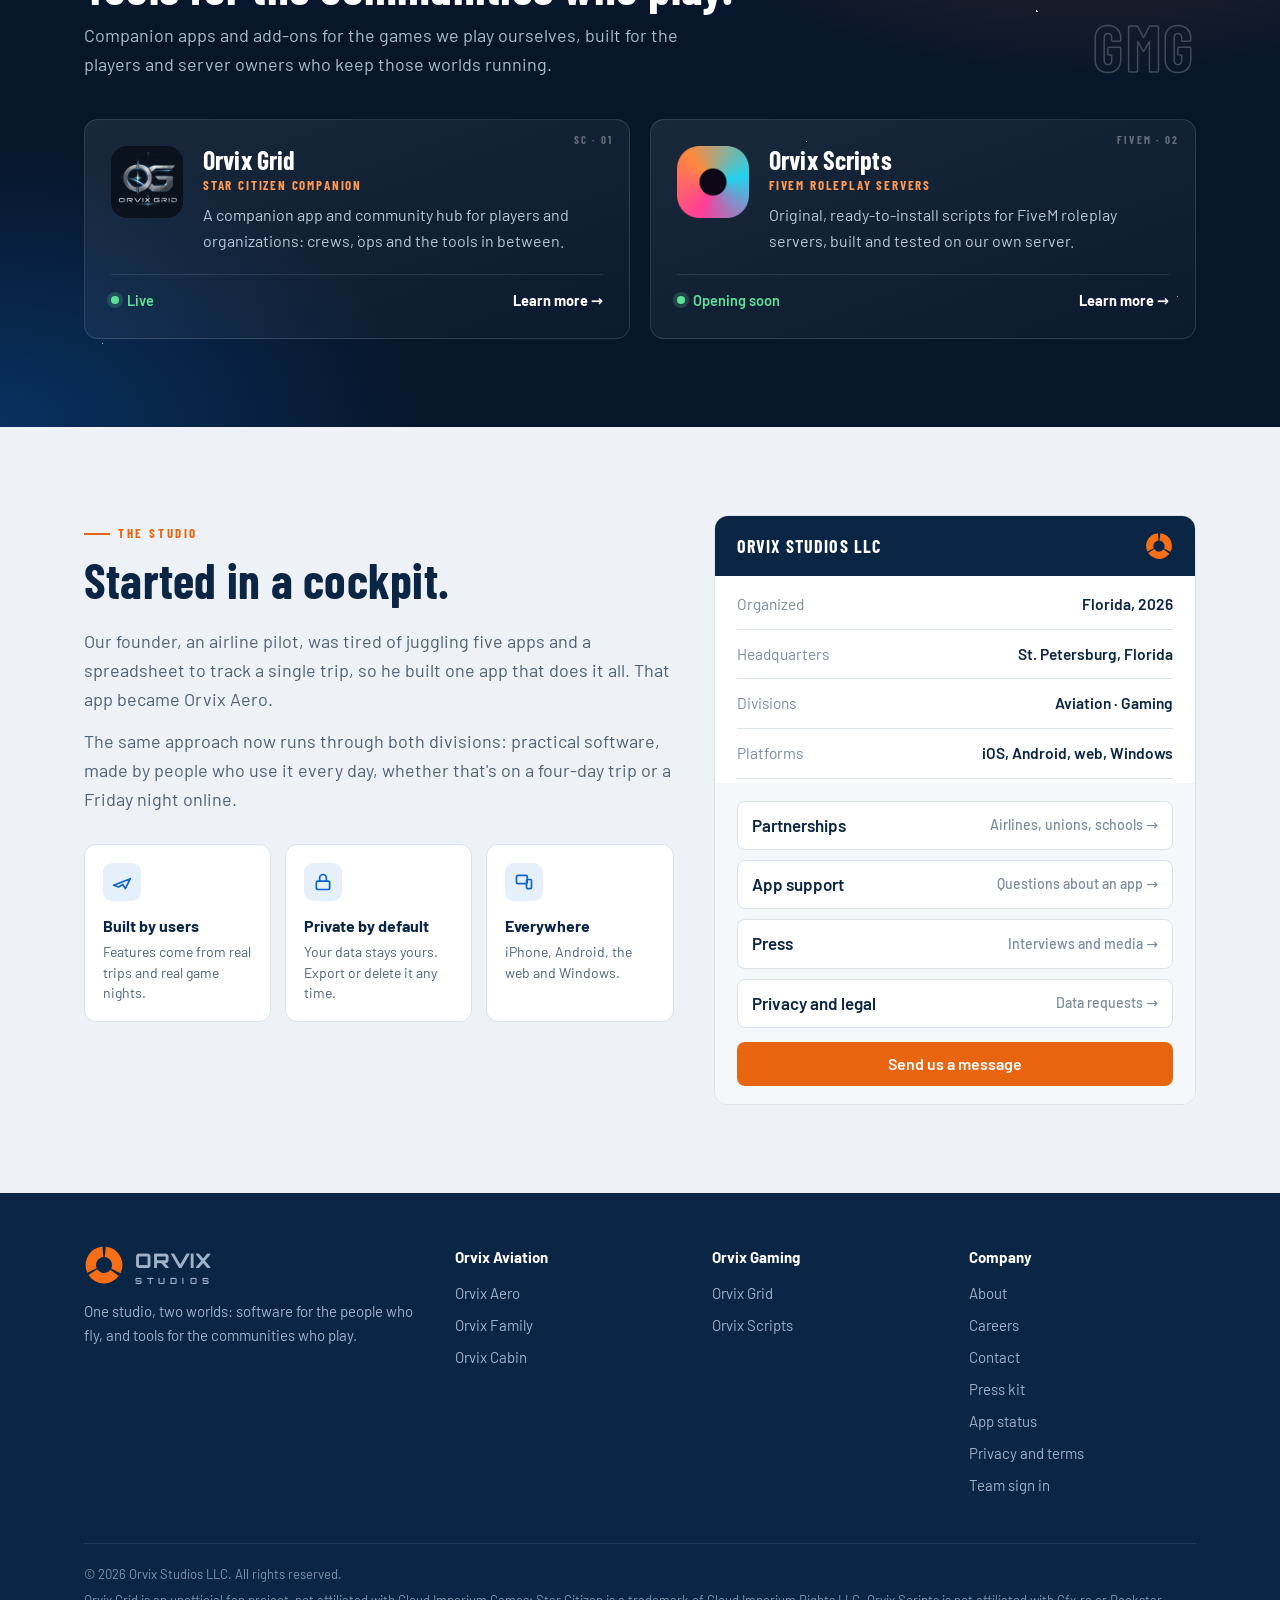
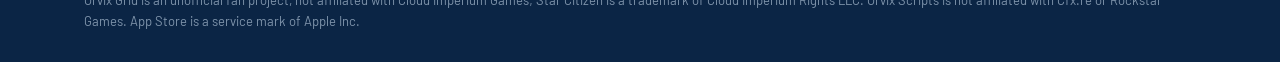
==== commit b08a5c12: "App pages, press kit, privacy and terms, app status, link preview image, visit counts Co-Authored-By" ====
--- a/index.html
+++ b/index.html
@@ -8,6 +8,10 @@
 <meta property="og:title" content="Orvix Studios">
 <meta property="og:description" content="Two divisions, one studio: apps for the people who fly, and tools for the communities who play.">
 <meta property="og:url" content="https://orvixstudios.net/">
+<meta property="og:image" content="https://orvixstudios.net/img/og.jpg">
+<meta property="og:image:width" content="1200"><meta property="og:image:height" content="630">
+<meta property="og:type" content="website">
+<meta name="twitter:card" content="summary_large_image">
 <meta name="theme-color" content="#0B63C5">
 <link rel="icon" href="favicon.svg" type="image/svg+xml">
 <link rel="preconnect" href="https://fonts.googleapis.com">
@@ -265,6 +269,7 @@
 @media (min-width: 1900px) { html { zoom: 1.06; } }
 @media (min-width: 2300px) { html { zoom: 1.2; } }
 @media (min-width: 3000px) { html { zoom: 1.5; } }
+.ft a.more{color:var(--blue);font-weight:600;text-decoration:none}.ft a.more:hover{text-decoration:underline}
 </style>
 </head>
 <body>
@@ -349,20 +354,20 @@
           <ul><li>Automatic logbook and totals</li><li>FAR 117 legality at a glance</li><li>Commute planner with live tracking</li></ul>
           <div class="acts">
             <a class="btn blue" href="https://apps.apple.com/us/app/orvix-aero-pilot-logbook/id6824412999"><svg viewBox="0 0 24 24" fill="currentColor"><path d="M16.4 12.6c0-2.4 2-3.6 2.1-3.7-1.2-1.7-3-1.9-3.6-1.9-1.5-.2-3 .9-3.8.9-.8 0-2-.9-3.3-.9-1.7 0-3.3 1-4.1 2.5-1.8 3.1-.5 7.6 1.3 10.1.9 1.2 1.9 2.6 3.2 2.5 1.3-.1 1.8-.8 3.3-.8 1.6 0 2 .8 3.3.8 1.4 0 2.3-1.2 3.1-2.5 1-1.4 1.4-2.8 1.4-2.9 0 0-2.7-1-2.9-4.1zM14 5.3c.7-.8 1.2-2 1-3.1-1 0-2.2.7-2.9 1.5-.6.7-1.2 1.9-1 3 1.1.1 2.2-.6 2.9-1.4z"/></svg>App Store</a>
-            <a class="btn line" href="https://orvixaero.com">orvixaero.com</a>
+            <a class="btn line" href="/aero.html">Learn more</a>
           </div>
         </article>
         <article class="ac">
           <span class="gate">FOR FAMILIES</span>
           <div class="hd"><img src="img/family.png" alt="Orvix Family icon" width="52" height="52"><div><h3>Orvix Family</h3><div class="for">For pilots' families</div></div></div>
           <p>Follow a pilot's trips, flights and landings live, and know when they'll be home.</p>
-          <div class="ft"><span class="st br">Boarding soon</span><span>App Store</span></div>
+          <div class="ft"><span class="st br">Boarding soon</span><a class="more" href="/family.html">Learn more →</a></div>
         </article>
         <article class="ac">
           <span class="gate">FOR THE CABIN</span>
           <div class="hd"><img src="img/cabin.png" alt="Orvix Cabin icon" width="52" height="52"><div><h3>Orvix Cabin</h3><div class="for">For flight attendants</div></div></div>
           <p>Schedule, trips, layovers and crew tools built for flight attendants.</p>
-          <div class="ft"><span class="st ts">In testing</span><span>iPhone and Android</span></div>
+          <div class="ft"><span class="st ts">In testing</span><a class="more" href="/cabin.html">Learn more →</a></div>
         </article>
       </div>
     </div>
@@ -375,17 +380,17 @@
         <div class="code" aria-hidden="true">GMG</div>
       </div>
       <div class="gg">
-        <a class="gc" href="https://orvixgrid.com">
+        <a class="gc" href="/grid.html">
           <span class="hud">SC · 01</span>
           <img src="img/grid.png" alt="Orvix Grid icon" width="72" height="72">
           <div><h3>Orvix Grid</h3><div class="for">Star Citizen companion</div><p>A companion app and community hub for players and organizations: crews, ops and the tools in between.</p></div>
-          <div class="ft"><span>Live</span><b>orvixgrid.com →</b></div>
+          <div class="ft"><span>Live</span><b>Learn more →</b></div>
         </a>
-        <a class="gc" href="https://orvixscripts.com">
+        <a class="gc" href="/scripts.html">
           <span class="hud">FIVEM · 02</span>
           <img class="si-img" src="img/scripts.png" alt="" width="34" height="34">
           <div><h3>Orvix Scripts</h3><div class="for">FiveM roleplay servers</div><p>Original, ready-to-install scripts for FiveM roleplay servers, built and tested on our own server.</p></div>
-          <div class="ft"><span>Store open</span><b>orvixscripts.com →</b></div>
+          <div class="ft"><span>Opening soon</span><b>Learn more →</b></div>
         </a>
       </div>
     </div>
@@ -430,9 +435,9 @@
         <a class="logo" href="/"><img src="img/mark.svg" alt="" width="36" height="36"><span class="wm"><b>ORVIX</b><span>STUDIOS</span></span></a>
         <p>One studio, two worlds: software for the people who fly, and tools for the communities who play.</p>
       </div>
-      <div><h4>Orvix Aviation</h4><a href="https://orvixaero.com">Orvix Aero</a><a href="#aviation">Orvix Family</a><a href="#aviation">Orvix Cabin</a></div>
-      <div><h4>Orvix Gaming</h4><a href="https://orvixgrid.com">Orvix Grid</a><a href="https://orvixscripts.com">Orvix Scripts</a></div>
-      <div><h4>Company</h4><a href="#studio">About</a><a href="/careers.html">Careers</a><a href="#contact">Contact</a><a href="https://orvixaero.com/privacy.html">Privacy policy</a><a href="https://orvixaero.com/terms.html">Terms of use</a><a href="https://orvixcentralhub.com">Team sign in</a></div>
+      <div><h4>Orvix Aviation</h4><a href="/aero.html">Orvix Aero</a><a href="/family.html">Orvix Family</a><a href="/cabin.html">Orvix Cabin</a></div>
+      <div><h4>Orvix Gaming</h4><a href="/grid.html">Orvix Grid</a><a href="/scripts.html">Orvix Scripts</a></div>
+      <div><h4>Company</h4><a href="#studio">About</a><a href="/careers.html">Careers</a><a href="#contact">Contact</a><a href="/press.html">Press kit</a><a href="/status.html">App status</a><a href="/legal.html">Privacy and terms</a><a href="https://orvixcentralhub.com">Team sign in</a></div>
     </div>
     <div class="fine">
       <span>© 2026 Orvix Studios LLC. All rights reserved.</span>
@@ -505,5 +510,6 @@
   });
 })();
 </script>
+<script>try{if(!/^(localhost|127\.)/.test(location.hostname)){var q=new URLSearchParams(location.search);fetch("https://uxnjglagrrprnsliyaed.supabase.co/functions/v1/site-hit",{method:"POST",keepalive:true,body:JSON.stringify({path:location.pathname,ref:document.referrer,tz:Intl.DateTimeFormat().resolvedOptions().timeZone,utm:{source:q.get("utm_source")||"",medium:q.get("utm_medium")||"",campaign:q.get("utm_campaign")||""}})}).catch(function(){})}}catch(e){}</script>
 </body>
 </html>
